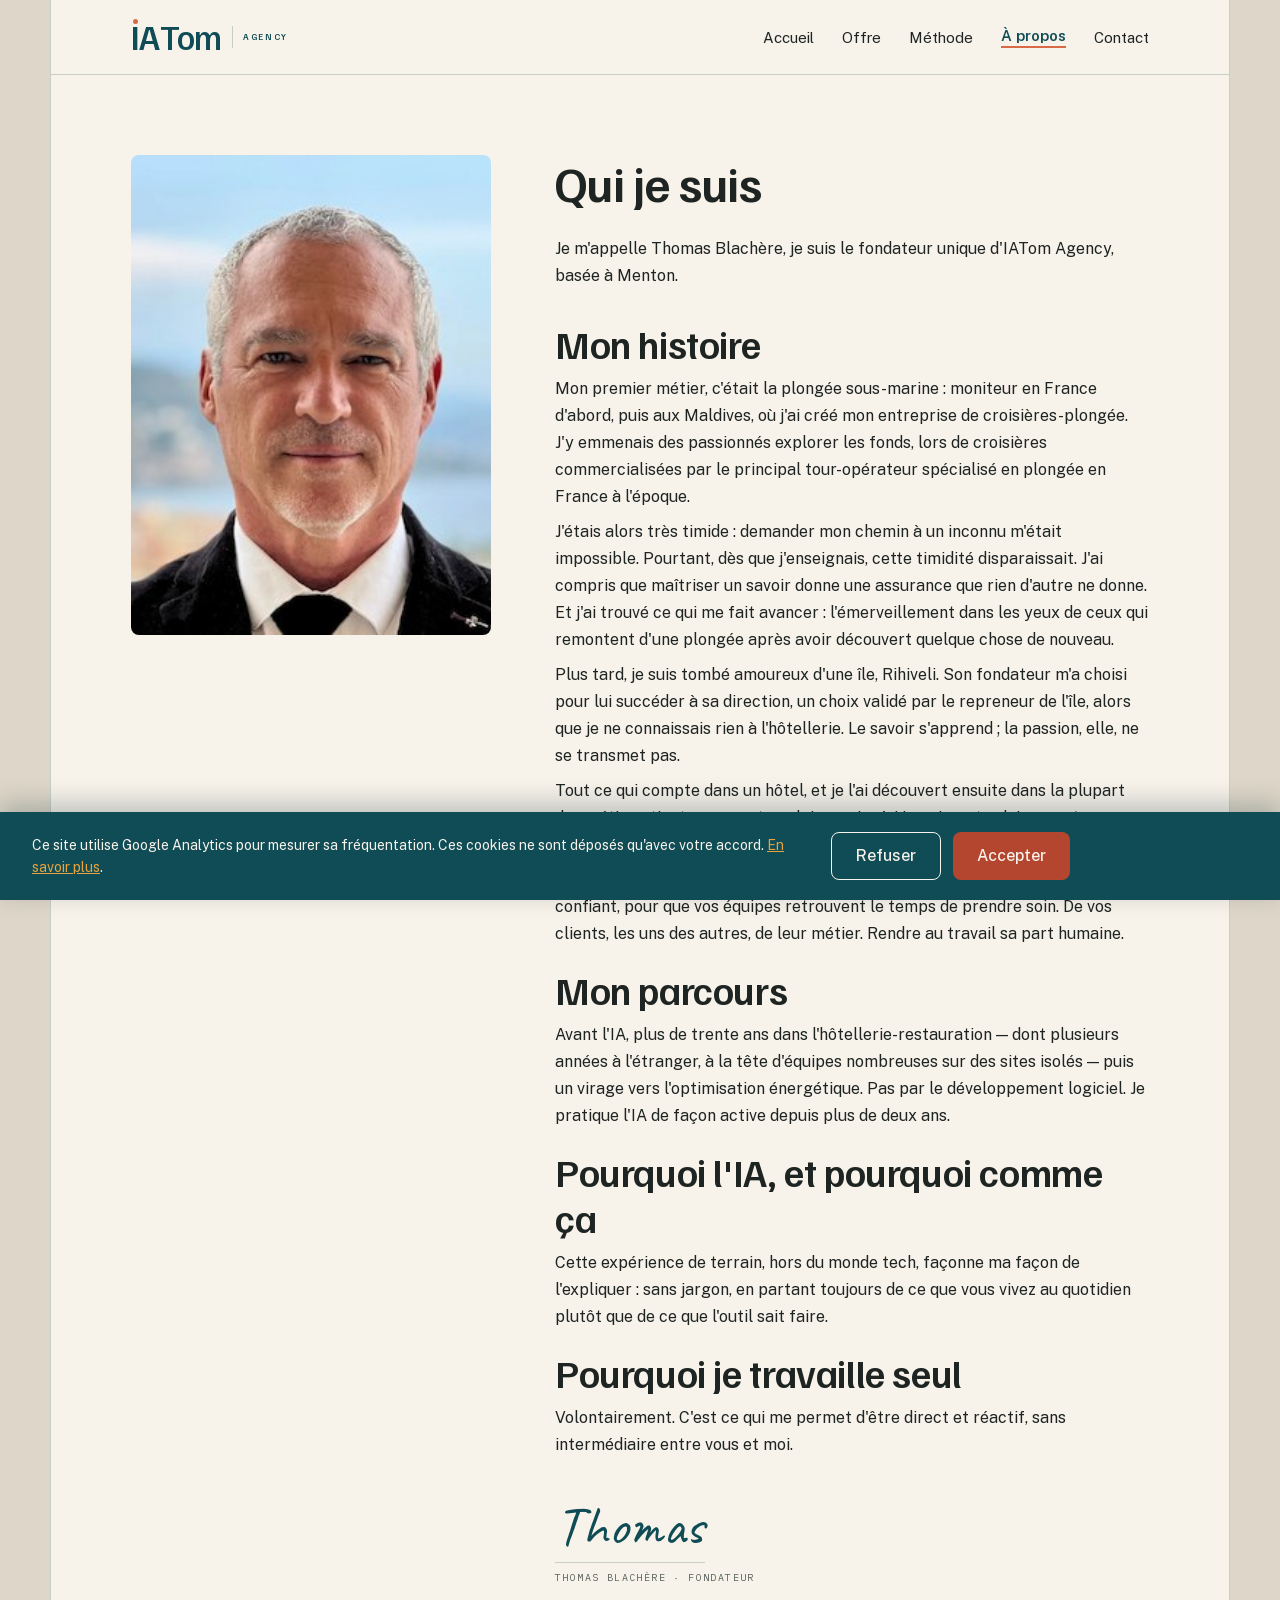
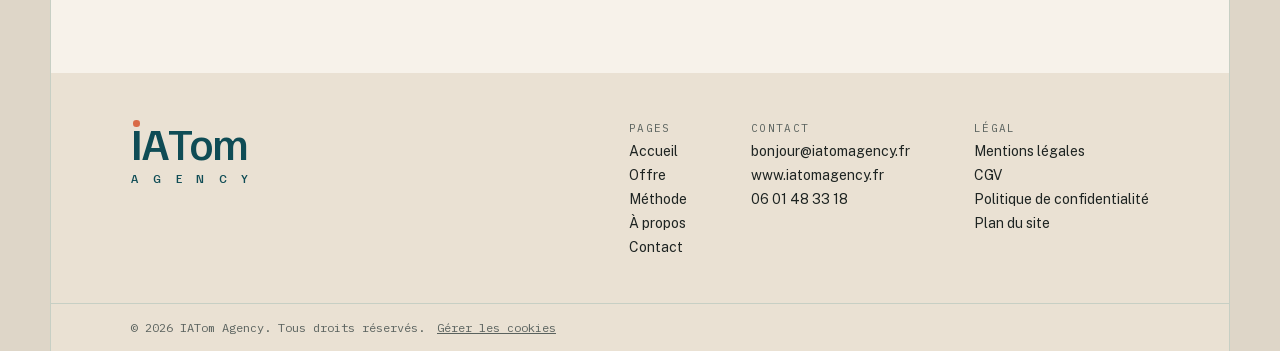
==== a-propos.html @ 8ddca134 "Merge pull request #6 from iatom-agency/siret-mentions-legales-textes Ajoute le SIRET et met à jour " ====
<!DOCTYPE html>
<html lang="fr">
<head>
<meta charset="UTF-8">
<meta name="viewport" content="width=device-width, initial-scale=1">
<link rel="icon" href="assets/favicon.svg" type="image/svg+xml">
<link rel="icon" href="assets/favicon-32x32.png" type="image/png" sizes="32x32">
<link rel="icon" href="favicon.ico" sizes="any">
<link rel="apple-touch-icon" href="assets/apple-touch-icon.png">
<title>À propos — IATom Agency</title>
<meta name="description" content="Thomas Blachère, fondateur d'IATom Agency : parcours et conviction sur l'adoption de l'IA.">
<link rel="canonical" href="https://iatomagency.fr/a-propos.html">
<meta property="og:type" content="website">
<meta property="og:site_name" content="IATom Agency">
<meta property="og:locale" content="fr_FR">
<meta property="og:title" content="À propos — IATom Agency">
<meta property="og:description" content="Thomas Blachère, fondateur d'IATom Agency : parcours et conviction sur l'adoption de l'IA.">
<meta property="og:url" content="https://iatomagency.fr/a-propos.html">
<meta property="og:image" content="https://iatomagency.fr/assets/img/thomas-blachere.jpg">
<meta name="twitter:card" content="summary">
<meta name="twitter:title" content="À propos — IATom Agency">
<meta name="twitter:description" content="Thomas Blachère, fondateur d'IATom Agency : parcours et conviction sur l'adoption de l'IA.">
<meta name="twitter:image" content="https://iatomagency.fr/assets/img/thomas-blachere.jpg">
<link rel="stylesheet" href="assets/fonts.css">
<link rel="stylesheet" href="assets/styles.css">
<link rel="stylesheet" href="assets/site.css">
<link rel="stylesheet" href="assets/effects.css">
<script type="application/ld+json">
{
  "@context": "https://schema.org",
  "@type": "ProfessionalService",
  "name": "IATom Agency",
  "description": "Accompagnement à l'adoption de l'IA pour PME, collectivités et syndics des Alpes-Maritimes et de Monaco.",
  "url": "https://iatomagency.fr/",
  "image": "https://iatomagency.fr/assets/img/thomas-blachere.jpg",
  "email": "bonjour@iatomagency.fr",
  "telephone": "+33601483318",
  "address": {
    "@type": "PostalAddress",
    "streetAddress": "Allée du 8 mai 1945, Les Bruyères, entrée A",
    "addressLocality": "Menton",
    "postalCode": "06500",
    "addressCountry": "FR"
  },
  "areaServed": ["Alpes-Maritimes", "Monaco"],
  "founder": {
    "@type": "Person",
    "name": "Thomas Blachère"
  }
}
</script>
</head>
<body>
<div class="iat-progress" aria-hidden="true"><div class="iat-progress__bar" id="scrollProgress"></div></div>
<div class="page">
<div class="site-header" style="display: flex; align-items: center; justify-content: space-between; padding: 20px 80px; border-bottom: 1px solid var(--iat-bordure);">
    <a href="index.html" style="text-decoration:none;" aria-label="Retour à l&#39;accueil"><span class="iat-logo iat-logo--principal iat-logo--horizontal" role="img" aria-label="IATom Agency" style="font-size: 34px;"><span class="iat-logo__mot"><span class="iat-logo__i">I<span class="iat-logo__point"></span></span><span class="iat-logo__ia">A</span><span class="iat-logo__tom">Tom</span></span><span class="iat-logo__filet"></span><span class="iat-logo__descripteur-inline">Agency</span></span></a>
    <button class="nav-burger" type="button" aria-label="Ouvrir le menu" aria-expanded="false"><span></span><span></span><span></span></button>
    <div class="site-nav" style="display: flex; align-items: center; gap: 28px; font-family: var(--iat-font-texte); font-size: 15px;">
      <a href="index.html" style="color: var(--iat-texte); text-decoration:none;">Accueil</a>
      <a href="offre.html" style="color: var(--iat-texte); text-decoration:none;">Offre</a>
      <a href="methode.html" style="color: var(--iat-texte); text-decoration:none;">Méthode</a>
      <a href="a-propos.html" style="color: var(--iat-petrole); font-weight: 600; border-bottom: 2px solid var(--iat-corail); padding-bottom: 2px; text-decoration:none;" aria-current="page">À propos</a>
      <a href="contact.html" style="color: var(--iat-texte); text-decoration:none;">Contact</a>
    </div>
  
  <div class="nav-backdrop"></div>
</div>
<main>

  <div class="grid-photo-bio" style="padding: 80px 80px 88px; display: grid; grid-template-columns: 360px 1fr; gap: 64px; align-items: start;">
    <div class="iat-photo" style="aspect-ratio: 3 / 4;"><img class="iat-photo__image" src="assets/img/thomas-blachere.jpg" alt="Thomas Blachère, fondateur d'IATom Agency"></div>
    <div style="display: flex; flex-direction: column; gap: 24px; max-width: 640px;">
      <h1 class="iat-heading iat-heading--h1" style="margin: 0px;">Qui je suis</h1>
      <p class="iat-text iat-text--corps" style="margin: 0px;">Je m'appelle Thomas Blachère, je suis le fondateur unique d'IATom Agency, basée à Menton.</p>
      <div style="display: flex; flex-direction: column; gap: 20px; padding-top: 8px;">
        <div style="display: flex; flex-direction: column; gap: 8px;">
        <h2 class="iat-heading iat-heading--h2" style="margin: 0px;">Mon histoire</h2>
        <p class="iat-text iat-text--corps" style="margin: 0px;">Mon premier métier, c'était la plongée sous-marine : moniteur en France d'abord, puis aux Maldives, où j'ai créé mon entreprise de croisières-plongée. J'y emmenais des passionnés explorer les fonds, lors de croisières commercialisées par le principal tour-opérateur spécialisé en plongée en France à l'époque.</p>
        <p class="iat-text iat-text--corps" style="margin: 0px;">J'étais alors très timide : demander mon chemin à un inconnu m'était impossible. Pourtant, dès que j'enseignais, cette timidité disparaissait. J'ai compris que maîtriser un savoir donne une assurance que rien d'autre ne donne. Et j'ai trouvé ce qui me fait avancer : l'émerveillement dans les yeux de ceux qui remontent d'une plongée après avoir découvert quelque chose de nouveau.</p>
        <p class="iat-text iat-text--corps" style="margin: 0px;">Plus tard, je suis tombé amoureux d'une île, Rihiveli. Son fondateur m'a choisi pour lui succéder à sa direction, un choix validé par le repreneur de l'île, alors que je ne connaissais rien à l'hôtellerie. Le savoir s'apprend ; la passion, elle, ne se transmet pas.</p>
        <p class="iat-text iat-text--corps" style="margin: 0px;">Tout ce qui compte dans un hôtel, et je l'ai découvert ensuite dans la plupart des métiers, tient en un mot anglais que je n'ai jamais su traduire : <em>caring</em>. Prendre soin de ses hôtes, de ses collègues, du travail bien fait.</p>
        <p class="iat-text iat-text--corps" style="margin: 0px;">C'est ce que je fais aujourd'hui avec l'IA : transmettre un savoir qui rend confiant, pour que vos équipes retrouvent le temps de prendre soin. De vos clients, les uns des autres, de leur métier. Rendre au travail sa part humaine.</p>
        </div>
        <div style="display: flex; flex-direction: column; gap: 8px;">
          <h2 class="iat-heading iat-heading--h2" style="margin: 0px;">Mon parcours</h2>
          <p class="iat-text iat-text--corps" style="margin: 0px;">Avant l'IA, plus de trente ans dans l'hôtellerie-restauration — dont plusieurs années à l'étranger, à la tête d'équipes nombreuses sur des sites isolés — puis un virage vers l'optimisation énergétique. Pas par le développement logiciel. Je pratique l'IA de façon active depuis plus de deux ans.</p>
        </div>
        <div style="display: flex; flex-direction: column; gap: 8px;">
          <h2 class="iat-heading iat-heading--h2" style="margin: 0px;">Pourquoi l'IA, et pourquoi comme ça</h2>
          <p class="iat-text iat-text--corps" style="margin: 0px;">Cette expérience de terrain, hors du monde tech, façonne ma façon de l'expliquer : sans jargon, en partant toujours de ce que vous vivez au quotidien plutôt que de ce que l'outil sait faire.</p>
        </div>
        <div style="display: flex; flex-direction: column; gap: 8px;">
          <h2 class="iat-heading iat-heading--h2" style="margin: 0px;">Pourquoi je travaille seul</h2>
          <p class="iat-text iat-text--corps" style="margin: 0px;">Volontairement. C'est ce qui me permet d'être direct et réactif, sans intermédiaire entre vous et moi.</p>
        </div>
      </div>
      
        <div style="padding-top: 16px;"><div class="iat-signature"><span class="iat-signature__trace iat-signature__trace--police" aria-label="Signature de Thomas Blachère" role="img" style="font-size: 56px;">Thomas</span><span class="iat-signature__filet"></span><span class="iat-signature__nom">Thomas Blachère · Fondateur</span></div></div>
      
    </div>
  </div>

  </main>
<div style="background: var(--iat-sable);">
  <div class="site-footer-top" style="padding: 48px 80px; display: flex; align-items: flex-start; justify-content: space-between; gap: 48px;">
    <span class="iat-logo iat-logo--principal iat-logo--standard" role="img" aria-label="IATom Agency" style="font-size: 44px;"><span class="iat-logo__mot"><span class="iat-logo__i">I<span class="iat-logo__point"></span></span><span class="iat-logo__ia">A</span><span class="iat-logo__tom">Tom</span></span><span class="iat-logo__descripteur"><span>A</span><span>G</span><span>E</span><span>N</span><span>C</span><span>Y</span></span></span>
    <div class="site-footer-cols" style="display: flex; gap: 64px; font-family: var(--iat-font-texte); font-size: 14px; color: var(--iat-texte);">
      <div style="display: flex; flex-direction: column; gap: 8px;">
        <div style="font-family: var(--iat-font-mono); font-size: 11px; letter-spacing: 0.12em; color: var(--iat-gris-texte);">PAGES</div>
        <a href="index.html" style="color:inherit;text-decoration:none;">Accueil</a><a href="offre.html" style="color:inherit;text-decoration:none;">Offre</a><a href="methode.html" style="color:inherit;text-decoration:none;">Méthode</a><a href="a-propos.html" style="color:inherit;text-decoration:none;">À propos</a><a href="contact.html" style="color:inherit;text-decoration:none;">Contact</a>
      </div>
      <div style="display: flex; flex-direction: column; gap: 8px;">
        <div style="font-family: var(--iat-font-mono); font-size: 11px; letter-spacing: 0.12em; color: var(--iat-gris-texte);">CONTACT</div>
        <a href="mailto:bonjour@iatomagency.fr" style="color:inherit;text-decoration:none;">bonjour@iatomagency.fr</a><a href="https://www.iatomagency.fr" style="color:inherit;text-decoration:none;">www.iatomagency.fr</a><a href="tel:+33601483318" style="color:inherit;text-decoration:none;">06 01 48 33 18</a>
      </div>
      <div style="display: flex; flex-direction: column; gap: 8px;">
        <div style="font-family: var(--iat-font-mono); font-size: 11px; letter-spacing: 0.12em; color: var(--iat-gris-texte);">LÉGAL</div>
        <a href="mentions-legales.html" style="color:inherit;text-decoration:none;">Mentions légales</a><a href="cgv.html" style="color:inherit;text-decoration:none;">CGV</a><a href="politique-confidentialite.html" style="color:inherit;text-decoration:none;">Politique de confidentialité</a><a href="plan-du-site.html" style="color:inherit;text-decoration:none;">Plan du site</a>
      </div>
    </div>
  </div>
  <div style="padding: 16px 80px; border-top: 1px solid var(--iat-bordure); font-family: var(--iat-font-mono); font-size: 12px; color: var(--iat-gris-texte);">© 2026 IATom Agency. Tous droits réservés.<button type="button" id="cookie-manage" class="cookie-manage-link">Gérer les cookies</button></div></div>
</div>
<div id="cookie-banner" class="cookie-banner" hidden>
  <p class="cookie-banner__text">Ce site utilise Google Analytics pour mesurer sa fréquentation. Ces cookies ne sont déposés qu'avec votre accord. <a href="politique-confidentialite.html">En savoir plus</a>.</p>
  <div class="cookie-banner__actions">
    <button type="button" id="cookie-refuse" class="iat-button iat-button--secondary">Refuser</button>
    <button type="button" id="cookie-accept" class="iat-button iat-button--primary">Accepter</button>
  </div>
</div>
<script src="assets/nav.js" defer></script>
<script src="assets/consent.js" defer></script>
<script src="assets/effects.js" defer></script>
</body>
</html>
---- assets/fonts.css ----
@font-face {
  font-family: "Caveat";
  font-style: normal;
  font-weight: 400;
  font-display: swap;
  src: url("fonts/caveat-400-normal.woff2") format("woff2");
}

@font-face {
  font-family: "Caveat";
  font-style: normal;
  font-weight: 500;
  font-display: swap;
  src: url("fonts/caveat-500-normal.woff2") format("woff2");
}

@font-face {
  font-family: "Caveat";
  font-style: normal;
  font-weight: 600;
  font-display: swap;
  src: url("fonts/caveat-600-normal.woff2") format("woff2");
}

@font-face {
  font-family: "Familjen Grotesk";
  font-style: normal;
  font-weight: 500;
  font-display: swap;
  src: url("fonts/familjen-grotesk-500-normal.woff2") format("woff2");
}

@font-face {
  font-family: "Familjen Grotesk";
  font-style: normal;
  font-weight: 600;
  font-display: swap;
  src: url("fonts/familjen-grotesk-600-normal.woff2") format("woff2");
}

@font-face {
  font-family: "Familjen Grotesk";
  font-style: normal;
  font-weight: 700;
  font-display: swap;
  src: url("fonts/familjen-grotesk-700-normal.woff2") format("woff2");
}

@font-face {
  font-family: "IBM Plex Mono";
  font-style: normal;
  font-weight: 400;
  font-display: swap;
  src: url("fonts/ibm-plex-mono-400-normal.woff2") format("woff2");
}

@font-face {
  font-family: "IBM Plex Mono";
  font-style: normal;
  font-weight: 500;
  font-display: swap;
  src: url("fonts/ibm-plex-mono-500-normal.woff2") format("woff2");
}

@font-face {
  font-family: "Public Sans";
  font-style: normal;
  font-weight: 400;
  font-display: swap;
  src: url("fonts/public-sans-400-normal.woff2") format("woff2");
}

@font-face {
  font-family: "Public Sans";
  font-style: normal;
  font-weight: 500;
  font-display: swap;
  src: url("fonts/public-sans-500-normal.woff2") format("woff2");
}

@font-face {
  font-family: "Public Sans";
  font-style: normal;
  font-weight: 600;
  font-display: swap;
  src: url("fonts/public-sans-600-normal.woff2") format("woff2");
}

@font-face {
  font-family: "Source Serif 4";
  font-style: italic;
  font-weight: 400;
  font-display: swap;
  src: url("fonts/source-serif-4-400-italic.woff2") format("woff2");
}

@font-face {
  font-family: "Source Serif 4";
  font-style: normal;
  font-weight: 400;
  font-display: swap;
  src: url("fonts/source-serif-4-400-normal.woff2") format("woff2");
}

@font-face {
  font-family: "Source Serif 4";
  font-style: normal;
  font-weight: 600;
  font-display: swap;
  src: url("fonts/source-serif-4-600-normal.woff2") format("woff2");
}
---- assets/styles.css ----
/* src/fonts.css */

/* src/tokens/tokens.css */
:root {
  --iat-petrole: #0F4C55;
  --iat-petrole-clair: #3C7A80;
  --iat-corail: #D96A47;
  --iat-ambre: #E8A33D;
  --iat-blanc-chaud: #F7F2EA;
  --iat-sable: #EAE1D3;
  --iat-sauge: #C7CFC4;
  --iat-gris-texte: #5A625E;
  --iat-anthracite: #1E2422;
  --iat-nuit: #0B2E33;
  --iat-nuit-surface: #123C42;
  --iat-succes: #4A7C59;
  --iat-alerte: #E8A33D;
  --iat-erreur: #B4462F;
  --iat-info: #3C7A80;
  --iat-serie-1: #0F4C55;
  --iat-serie-2: #D96A47;
  --iat-serie-3: #E8A33D;
  --iat-serie-4: #3C7A80;
  --iat-serie-5: #C7CFC4;
  --iat-serie-6: #5A625E;
  --iat-font-titre:
    "Familjen Grotesk",
    "Segoe UI",
    Helvetica,
    sans-serif;
  --iat-font-texte:
    "Public Sans",
    "Segoe UI",
    Helvetica,
    sans-serif;
  --iat-font-serif:
    "Source Serif 4",
    Georgia,
    serif;
  --iat-font-mono:
    "IBM Plex Mono",
    ui-monospace,
    monospace;
  --iat-font-signature: "Caveat", cursive;
  --iat-s1: 4px;
  --iat-s2: 8px;
  --iat-s3: 12px;
  --iat-s4: 16px;
  --iat-s5: 24px;
  --iat-s6: 32px;
  --iat-s7: 48px;
  --iat-s8: 64px;
  --iat-s9: 96px;
  --iat-s10: 128px;
  --iat-largeur-texte: 720px;
  --iat-largeur-contenu: 1200px;
  --iat-radius-s: 2px;
  --iat-radius-m: 8px;
  --iat-radius-l: 16px;
  --iat-ombre: 0 1px 2px rgba(30,36,34,.06), 0 8px 24px rgba(30,36,34,.06);
  --iat-ease: cubic-bezier(.22,1,.36,1);
  --iat-duree: 240ms;
  --iat-fond: var(--iat-blanc-chaud);
  --iat-surface: var(--iat-sable);
  --iat-surface-contraste: var(--iat-petrole);
  --iat-surface-neutre: var(--iat-blanc-chaud);
  --iat-fond-sombre: var(--iat-petrole);
  --iat-texte: var(--iat-anthracite);
  --iat-texte-secondaire: var(--iat-gris-texte);
  --iat-texte-sur-contraste: var(--iat-blanc-chaud);
  --iat-titre: var(--iat-petrole);
  --iat-bordure: var(--iat-sauge);
  --iat-bordure-forte: var(--iat-petrole);
  --iat-accent: var(--iat-corail);
  --iat-accent-survol: #B4462F;
  --iat-texte-sur-accent: var(--iat-blanc-chaud);
  --iat-focus: var(--iat-corail);
  --iat-lien: #B4462F;
  --iat-lien-hover: var(--iat-petrole);
  --iat-etat-succes: var(--iat-succes);
  --iat-etat-alerte: var(--iat-alerte);
  --iat-etat-erreur: var(--iat-erreur);
  --iat-etat-info: var(--iat-info);
  /* Correctif contraste (finding accessibilité Lighthouse, 2026-09-07) :
     --iat-corail (#D96A47) est trop clair pour du texte ou pour du texte
     blanc en fond plein sur les surfaces claires du site (ratios WCAG
     mesurés : 2.66:1 en texte sur --iat-surface, 3.09:1 en texte blanc sur
     fond corail — le seuil AA texte normal est 4.5:1). Ces deux variantes
     assombries, même teinte, comblent l'écart sans toucher --iat-corail
     lui-même (qui reste utilisé tel quel ailleurs — ex. les numéros
     01/02/03 de methode.html, en 32px, où le ratio de 3.09:1 respecte déjà
     le seuil AA "grand texte" de 3:1). Uniquement défini ici (thème clair) :
     le thème sombre n'est pas activé sur le site actuel.
  */
  --iat-corail-bouton: #B4462F;      /* fond des boutons primaires : 4.88:1 avec du texte blanc-chaud */
  --iat-corail-bouton-survol: #A94323; /* survol du bouton primaire : 5.36:1 */
  --iat-corail-texte: #A94323;       /* corail utilisé comme texte (eyebrow de carte) : 4.61:1 sur --iat-surface, 5.36:1 sur --iat-surface-neutre */
}
[data-theme=dark] {
  --iat-fond: var(--iat-nuit);
  --iat-surface: var(--iat-nuit-surface);
  --iat-surface-contraste: var(--iat-nuit-surface);
  --iat-surface-neutre: var(--iat-nuit-surface);
  --iat-fond-sombre: var(--iat-nuit);
  --iat-texte: var(--iat-blanc-chaud);
  --iat-texte-secondaire: var(--iat-sauge);
  --iat-texte-sur-contraste: var(--iat-blanc-chaud);
  --iat-titre: var(--iat-blanc-chaud);
  --iat-bordure: #2A555C;
  --iat-bordure-forte: var(--iat-sauge);
  --iat-accent: var(--iat-ambre);
  --iat-accent-survol: #F2B65C;
  --iat-texte-sur-accent: var(--iat-anthracite);
  --iat-focus: var(--iat-ambre);
  --iat-lien: var(--iat-blanc-chaud);
  --iat-lien-hover: var(--iat-ambre);
  --iat-etat-succes: #5F9F72;
  --iat-etat-alerte: var(--iat-ambre);
  --iat-etat-erreur: #D67763;
  --iat-etat-info: #4E9EA6;
  --iat-ombre: 0 1px 2px rgba(0,0,0,.35), 0 8px 24px rgba(0,0,0,.45);
  --iat-serie-1: #4E9EA6;
  --iat-serie-2: #E8865F;
  --iat-serie-3: #E8A33D;
  --iat-serie-4: #C7CFC4;
  --iat-serie-5: #7FA8A3;
  --iat-serie-6: #9AA6A1;
}

/* src/components/Button/Button.css */
.iat-button {
  display: inline-flex;
  align-items: center;
  justify-content: center;
  height: 48px;
  padding: 0 var(--iat-s5);
  border-radius: var(--iat-radius-m);
  border: none;
  font-family: var(--iat-font-texte);
  font-weight: 500;
  font-size: 16px;
  line-height: 1;
  cursor: pointer;
  transition:
    background-color var(--iat-duree) var(--iat-ease),
    color var(--iat-duree) var(--iat-ease),
    border-color var(--iat-duree) var(--iat-ease);
}
.iat-button:focus-visible {
  outline: 2px solid var(--iat-focus);
  outline-offset: 2px;
}
.iat-button:disabled {
  opacity: 0.5;
  cursor: not-allowed;
}
.iat-button--primary {
  background: var(--iat-corail-bouton);
  color: var(--iat-texte-sur-accent);
}
.iat-button--primary:hover:not(:disabled) {
  background: var(--iat-corail-bouton-survol);
}
.iat-button--secondary {
  background: transparent;
  color: var(--iat-bordure-forte);
  border: 1px solid var(--iat-bordure-forte);
}
.iat-button--secondary:hover:not(:disabled) {
  background: var(--iat-surface);
}
.iat-button--tertiary {
  background: transparent;
  color: var(--iat-bordure-forte);
  padding: 0 var(--iat-s2);
  text-decoration: underline solid transparent;
  text-underline-offset: 4px;
}
.iat-button--tertiary:hover:not(:disabled) {
  text-decoration-color: var(--iat-accent);
}

/* src/components/Card/Card.css */
.iat-card {
  border-radius: var(--iat-radius-m);
  padding: var(--iat-s5);
}
.iat-card--sable {
  background: var(--iat-surface);
  color: var(--iat-texte);
}
.iat-card--blanc {
  background: var(--iat-surface-neutre);
  color: var(--iat-texte);
}
.iat-card--petrole {
  background: var(--iat-surface-contraste);
  color: var(--iat-texte-sur-contraste);
}
.iat-card__eyebrow {
  margin: 0 0 var(--iat-s3);
  font-family: var(--iat-font-mono);
  font-size: 12px;
  font-weight: 500;
  letter-spacing: 0.12em;
  text-transform: uppercase;
  color: var(--iat-corail-texte);
}
.iat-card--petrole .iat-card__eyebrow {
  color: var(--iat-ambre);
}

/* src/components/Badge/Badge.css */
.iat-badge {
  display: inline-flex;
  align-items: center;
  height: 24px;
  padding: 0 var(--iat-s3);
  border-radius: var(--iat-radius-s);
  font-family: var(--iat-font-mono);
  font-size: 12px;
  font-weight: 500;
  letter-spacing: 0.04em;
  text-transform: uppercase;
  white-space: nowrap;
  background: color-mix(in srgb, currentColor 14%, transparent);
}
.iat-badge--succes {
  color: var(--iat-etat-succes);
}
.iat-badge--alerte {
  color: var(--iat-etat-alerte);
  background: color-mix(in srgb, var(--iat-etat-alerte) 22%, transparent);
}
.iat-badge--erreur {
  color: var(--iat-etat-erreur);
}
.iat-badge--info {
  color: var(--iat-etat-info);
}
.iat-badge--neutre {
  color: var(--iat-texte-secondaire);
  background: var(--iat-surface);
}
:root:not([data-theme=dark]) .iat-badge--alerte {
  color: var(--iat-anthracite);
}

/* src/components/Typography/Typography.css */
.iat-heading {
  margin: 0;
  font-family: var(--iat-font-titre);
  color: var(--iat-texte);
}
.iat-heading--display {
  font-size: 61px;
  line-height: 66px;
  font-weight: 600;
  letter-spacing: -0.02em;
}
.iat-heading--h1 {
  font-size: 49px;
  line-height: 56px;
  font-weight: 600;
  letter-spacing: -0.015em;
}
.iat-heading--h2 {
  font-size: 39px;
  line-height: 46px;
  font-weight: 600;
  letter-spacing: -0.01em;
}
.iat-heading--h3 {
  font-size: 31px;
  line-height: 38px;
  font-weight: 500;
}
.iat-heading--h4 {
  font-size: 25px;
  line-height: 32px;
  font-weight: 500;
}
.iat-text {
  margin: 0;
  color: var(--iat-texte);
}
.iat-text--chapo {
  font-family: var(--iat-font-texte);
  font-size: 20px;
  line-height: 32px;
  font-weight: 400;
}
.iat-text--corps {
  font-family: var(--iat-font-texte);
  font-size: 16px;
  line-height: 27px;
  font-weight: 400;
}
.iat-text--corps-rapport {
  font-family: var(--iat-font-serif);
  font-size: 17px;
  line-height: 29px;
  font-weight: 400;
}
.iat-text--petit {
  font-family: var(--iat-font-texte);
  font-size: 14px;
  line-height: 22px;
  font-weight: 400;
  color: var(--iat-texte-secondaire);
}
.iat-text--legende {
  font-family: var(--iat-font-mono);
  font-size: 12px;
  line-height: 18px;
  font-weight: 400;
  letter-spacing: 0.04em;
  color: var(--iat-texte-secondaire);
}
.iat-text--surtitre {
  font-family: var(--iat-font-mono);
  font-size: 12px;
  line-height: 16px;
  font-weight: 500;
  letter-spacing: 0.12em;
  text-transform: uppercase;
}

/* src/components/FormField/FormField.css */
.iat-field {
  display: flex;
  flex-direction: column;
  gap: var(--iat-s2);
}
.iat-field__label {
  font-family: var(--iat-font-texte);
  font-size: 14px;
  font-weight: 500;
  color: var(--iat-texte);
}
.iat-field__input {
  height: 48px;
  padding: 0 var(--iat-s4);
  border-radius: var(--iat-radius-m);
  border: 1px solid var(--iat-bordure);
  background: var(--iat-surface-neutre);
  color: var(--iat-texte);
  font-family: var(--iat-font-texte);
  font-size: 16px;
  transition: border-color var(--iat-duree) var(--iat-ease);
}
.iat-field__input::placeholder {
  color: var(--iat-texte-secondaire);
}
.iat-field__input:hover {
  border-color: var(--iat-bordure-forte);
}
.iat-field__input:focus-visible {
  outline: 2px solid var(--iat-focus);
  outline-offset: 2px;
  border-color: var(--iat-bordure-forte);
}
.iat-field__help {
  margin: 0;
  font-family: var(--iat-font-texte);
  font-size: 14px;
  color: var(--iat-texte-secondaire);
}
.iat-field--error .iat-field__input {
  border-color: var(--iat-etat-erreur);
}
.iat-field--error .iat-field__help {
  color: var(--iat-etat-erreur);
}

/* src/components/Logo/Logo.css */
.iat-logo {
  display: inline-flex;
  flex-direction: column;
  gap: 0.19em;
  width: fit-content;
  font-family: var(--iat-font-titre);
  line-height: 1;
  letter-spacing: -0.02em;
  color: var(--iat-petrole);
}
.iat-logo__mot {
  display: flex;
  align-items: baseline;
}
.iat-logo__i {
  position: relative;
  display: inline-block;
  font-weight: 600;
}
.iat-logo__point {
  position: absolute;
  left: 50%;
  top: -0.022em;
  width: 0.15em;
  height: 0.15em;
  margin-left: -0.075em;
  border-radius: 50%;
  background: var(--iat-corail);
}
@keyframes iat-point-tombe {
  from {
    transform: translateY(-0.30em);
  }
  to {
    transform: translateY(0);
  }
}
.iat-logo--anime .iat-logo__point {
  animation: iat-point-tombe 480ms var(--iat-ease) 1 both;
}
.iat-logo--anime.iat-logo--small .iat-logo__point {
  animation-name: iat-point-tombe-small;
}
@keyframes iat-point-tombe-small {
  from {
    transform: translateY(-0.42em);
  }
  to {
    transform: translateY(0);
  }
}
@media (prefers-reduced-motion: reduce) {
  .iat-logo--anime .iat-logo__point,
  .iat-logo--anime.iat-logo--small .iat-logo__point {
    animation: none;
  }
}
.iat-logo--small .iat-logo__point {
  top: -0.112em;
  width: 0.21em;
  height: 0.21em;
  margin-left: -0.105em;
}
.iat-logo__ia {
  font-weight: 600;
}
.iat-logo__tom {
  font-weight: 400;
}
.iat-logo__descripteur {
  display: flex;
  justify-content: space-between;
  width: 100%;
  box-sizing: border-box;
  padding: 0 0.03em;
  font-size: 0.27em;
  font-weight: 500;
  line-height: 1;
  letter-spacing: 0;
  text-transform: uppercase;
}
.iat-logo--inverse {
  color: var(--iat-blanc-chaud);
}
.iat-logo--inverse .iat-logo__point {
  background: var(--iat-ambre);
}
.iat-logo--mono-noir {
  color: var(--iat-anthracite);
}
.iat-logo--mono-noir .iat-logo__point {
  background: var(--iat-anthracite);
}
.iat-logo--mono-blanc {
  color: var(--iat-blanc-chaud);
}
.iat-logo--mono-blanc .iat-logo__point {
  background: var(--iat-blanc-chaud);
}
[data-theme=dark] .iat-logo--principal {
  color: var(--iat-blanc-chaud);
}
[data-theme=dark] .iat-logo--principal .iat-logo__point {
  background: var(--iat-ambre);
}
[data-theme=dark] .iat-logo--icone.iat-logo--principal {
  background: var(--iat-nuit-surface);
}
.iat-logo--icone {
  display: inline-flex;
  align-items: center;
  justify-content: center;
  width: 1.7em;
  height: 1.7em;
  border-radius: 0.22em;
  font-weight: 600;
}
.iat-logo--icone.iat-logo--principal {
  background: var(--iat-petrole);
  color: var(--iat-blanc-chaud);
}
.iat-logo--icone.iat-logo--principal .iat-logo__point {
  background: var(--iat-ambre);
}
.iat-logo--icone.iat-logo--inverse {
  background: var(--iat-blanc-chaud);
  color: var(--iat-petrole);
}
.iat-logo--icone.iat-logo--inverse .iat-logo__point {
  background: var(--iat-corail);
}
.iat-logo--icone.iat-logo--mono-noir {
  background: var(--iat-anthracite);
  color: var(--iat-blanc-chaud);
}
.iat-logo--icone.iat-logo--mono-noir .iat-logo__point {
  background: var(--iat-blanc-chaud);
}
.iat-logo--icone.iat-logo--mono-blanc {
  background: transparent;
  color: var(--iat-blanc-chaud);
}
.iat-logo--tagline {
  gap: 0.19em;
}
.iat-logo__tagline {
  margin-top: 0.28em;
  font-family: var(--iat-font-texte);
  font-size: 0.23em;
  font-weight: 400;
  line-height: 1.3;
  letter-spacing: 0;
  color: var(--iat-texte-secondaire);
}
.iat-logo--inverse .iat-logo__tagline,
.iat-logo--mono-blanc .iat-logo__tagline {
  color: currentColor;
  opacity: 0.85;
}
.iat-logo--mono-noir .iat-logo__tagline {
  color: currentColor;
}
.iat-logo--horizontal {
  flex-direction: row;
  align-items: center;
  gap: 0.3em;
}
.iat-logo__filet {
  width: 1px;
  height: 0.62em;
  background: var(--iat-bordure);
}
.iat-logo--inverse .iat-logo__filet,
.iat-logo--mono-blanc .iat-logo__filet {
  background: currentColor;
  opacity: 0.45;
}
.iat-logo--mono-noir .iat-logo__filet {
  background: currentColor;
  opacity: 0.35;
}
.iat-logo__descripteur-inline {
  font-size: 0.27em;
  font-weight: 500;
  line-height: 1;
  letter-spacing: 0.18em;
  text-transform: uppercase;
}

/* src/components/Signature/Signature.css */
.iat-signature {
  display: inline-flex;
  flex-direction: column;
  align-items: flex-start;
  gap: var(--iat-s2);
  color: var(--iat-titre);
}
.iat-signature__trace {
  display: block;
  line-height: 1;
  color: currentColor;
}
.iat-signature__trace--police {
  font-family: var(--iat-font-signature);
  font-weight: 400;
}
.iat-signature__filet {
  width: 150px;
  max-width: 100%;
  height: 1px;
  background: var(--iat-bordure);
}
.iat-signature__nom {
  font-family: var(--iat-font-mono);
  font-size: 10px;
  font-weight: 400;
  line-height: 1.4;
  letter-spacing: 0.14em;
  text-transform: uppercase;
  color: var(--iat-texte-secondaire);
}
.iat-signature--monochrome {
  color: var(--iat-texte);
}
.iat-signature--monochrome .iat-signature__nom {
  color: var(--iat-texte);
}

/* src/components/Link/Link.css */
.iat-link {
  color: var(--iat-lien);
  text-decoration: underline;
  text-underline-offset: 3px;
  text-decoration-thickness: 1px;
  transition: color var(--iat-duree) var(--iat-ease);
}
.iat-link:hover {
  color: var(--iat-lien-hover);
}
.iat-link:focus-visible {
  outline: 2px solid var(--iat-focus);
  outline-offset: 2px;
  border-radius: var(--iat-radius-s);
}
.iat-link--sombre {
  color: var(--iat-blanc-chaud);
}
.iat-link--sombre:hover {
  color: var(--iat-ambre);
}

/* src/components/Citation/Citation.css */
.iat-citation {
  margin: 0;
  display: flex;
  flex-direction: column;
  gap: var(--iat-s3);
}
.iat-citation__texte {
  margin: 0;
  font-family: var(--iat-font-serif);
  font-style: italic;
  font-size: 20px;
  line-height: 1.6;
  font-weight: 400;
  color: var(--iat-titre);
}
.iat-citation__source {
  font-family: var(--iat-font-mono);
  font-size: 12px;
  font-weight: 400;
  line-height: 1.4;
  letter-spacing: 0.12em;
  text-transform: uppercase;
  color: var(--iat-texte-secondaire);
}
.iat-citation__auteur {
  font-weight: 500;
}
.iat-citation--sombre .iat-citation__texte {
  color: var(--iat-texte-sur-contraste);
}
.iat-citation--sombre .iat-citation__source {
  color: var(--iat-ambre);
}

/* src/components/Icon/Icon.css */
.iat-icon {
  display: inline-block;
  flex: none;
  vertical-align: middle;
  color: var(--iat-titre);
}
.iat-icon--actif {
  color: var(--iat-accent);
}

/* src/components/Modal/Modal.css */
.iat-modal__voile {
  position: fixed;
  inset: 0;
  z-index: 100;
  display: flex;
  align-items: center;
  justify-content: center;
  padding: var(--iat-s5);
  background: rgba(15, 76, 85, 0.8);
}
.iat-modal {
  width: 100%;
  max-width: 520px;
  max-height: 100%;
  overflow-y: auto;
  display: flex;
  flex-direction: column;
  gap: var(--iat-s4);
  padding: var(--iat-s6);
  border-radius: var(--iat-radius-l);
  background: var(--iat-fond);
  color: var(--iat-texte);
  box-shadow: var(--iat-ombre);
}
.iat-modal:focus-visible {
  outline: 2px solid var(--iat-focus);
  outline-offset: 2px;
}
.iat-modal__entete {
  display: flex;
  align-items: flex-start;
  justify-content: space-between;
  gap: var(--iat-s4);
}
.iat-modal__titre {
  margin: 0;
  font-family: var(--iat-font-titre);
  font-size: 25px;
  line-height: 32px;
  font-weight: 500;
  color: var(--iat-titre);
}
.iat-modal__fermer {
  flex: none;
  display: inline-flex;
  align-items: center;
  justify-content: center;
  width: 32px;
  height: 32px;
  padding: 0;
  border: none;
  border-radius: var(--iat-radius-s);
  background: transparent;
  color: var(--iat-texte-secondaire);
  cursor: pointer;
}
.iat-modal__fermer:hover {
  color: var(--iat-texte);
}
.iat-modal__fermer:focus-visible {
  outline: 2px solid var(--iat-focus);
  outline-offset: 2px;
}
.iat-modal__corps {
  font-family: var(--iat-font-texte);
  font-size: 16px;
  line-height: 27px;
}
.iat-modal__actions {
  display: flex;
  justify-content: flex-end;
  gap: var(--iat-s3);
  flex-wrap: wrap;
}

/* src/components/Menu/Menu.css */
.iat-menu {
  position: relative;
  display: inline-block;
  align-self: flex-start;
}
.iat-menu__declencheur {
  display: inline-flex;
  align-items: center;
  gap: var(--iat-s2);
  height: 48px;
  padding: 0 var(--iat-s4);
  border: 1px solid var(--iat-bordure);
  border-radius: var(--iat-radius-m);
  background: transparent;
  color: var(--iat-texte);
  font-family: var(--iat-font-texte);
  font-size: 16px;
  font-weight: 500;
  cursor: pointer;
  transition: border-color var(--iat-duree) var(--iat-ease);
}
.iat-menu__declencheur:hover {
  border-color: var(--iat-bordure-forte);
}
.iat-menu__declencheur:focus-visible {
  outline: 2px solid var(--iat-focus);
  outline-offset: 2px;
}
.iat-menu__chevron {
  flex: none;
  color: var(--iat-texte-secondaire);
}
.iat-menu__panneau {
  position: absolute;
  top: calc(100% + var(--iat-s2));
  left: 0;
  z-index: 50;
  min-width: 220px;
  padding: var(--iat-s2);
  display: flex;
  flex-direction: column;
  border-radius: var(--iat-radius-m);
  background: var(--iat-fond);
  box-shadow: var(--iat-ombre);
  border: 1px solid var(--iat-bordure);
}
.iat-menu__panneau--droite {
  left: auto;
  right: 0;
}
.iat-menu__item {
  display: block;
  width: 100%;
  padding: var(--iat-s3) var(--iat-s3);
  border: none;
  border-radius: var(--iat-radius-s);
  background: transparent;
  color: var(--iat-texte);
  font-family: var(--iat-font-texte);
  font-size: 16px;
  text-align: left;
  cursor: pointer;
}
.iat-menu__item:hover:not(:disabled) {
  background: var(--iat-surface);
}
.iat-menu__item:focus-visible {
  outline: 2px solid var(--iat-focus);
  outline-offset: -2px;
}
.iat-menu__item:disabled {
  opacity: 0.5;
  cursor: not-allowed;
}

/* src/components/SignatureEmail/SignatureEmail.css */
.iat-signature-email {
  max-width: 480px;
}

/* src/components/CarteVisite/CarteVisite.css */
.iat-carte {
  box-sizing: border-box;
  width: 85mm;
  height: 55mm;
  padding: 12mm;
  display: flex;
  flex-direction: column;
  overflow: hidden;
}
.iat-carte--recto {
  justify-content: center;
  gap: 4mm;
  background: var(--iat-blanc-chaud);
}
.iat-carte__tagline {
  font-family: var(--iat-font-texte);
  font-size: 8pt;
  line-height: 1.3;
  color: var(--iat-gris-texte);
}
.iat-carte--verso {
  justify-content: space-between;
  background: var(--iat-petrole);
}
.iat-carte__identite {
  display: flex;
  flex-direction: column;
  gap: 1.5mm;
}
.iat-carte__nom {
  font-family: var(--iat-font-titre);
  font-weight: 600;
  font-size: 11pt;
  line-height: 1.1;
  color: var(--iat-blanc-chaud);
}
.iat-carte__fonction {
  font-family: var(--iat-font-mono);
  font-size: 7.5pt;
  line-height: 1.1;
  letter-spacing: 0.14em;
  text-transform: uppercase;
  color: var(--iat-ambre);
}
.iat-carte__pied {
  display: flex;
  align-items: flex-end;
  justify-content: space-between;
  gap: 6mm;
}
.iat-carte--verso .iat-logo--icone {
  color: var(--iat-ambre);
}
.iat-carte--verso .iat-logo--icone .iat-logo__point {
  background: var(--iat-ambre);
}
.iat-carte__coordonnees {
  display: flex;
  flex-direction: column;
  font-family: var(--iat-font-texte);
  font-size: 8pt;
  line-height: 4mm;
  color: var(--iat-blanc-chaud);
}

/* src/components/Slide/Slide.css */
.iat-slide-cadre {
  position: relative;
  overflow: hidden;
  flex: none;
}
.iat-slide {
  position: absolute;
  top: 0;
  left: 0;
  transform-origin: top left;
  box-sizing: border-box;
  width: 1920px;
  height: 1080px;
  padding: 120px;
  display: flex;
  flex-direction: column;
  font-family: var(--iat-font-texte);
  background: var(--iat-blanc-chaud);
  color: var(--iat-anthracite);
}
.iat-slide__surtitre {
  font-family: var(--iat-font-mono);
  font-size: 26px;
  font-weight: 500;
  line-height: 1;
  letter-spacing: 0.14em;
  text-transform: uppercase;
  color: var(--iat-petrole-clair);
}
.iat-slide__titre {
  margin: 0;
  font-family: var(--iat-font-titre);
  font-weight: 600;
  letter-spacing: -0.02em;
  line-height: 1.05;
  text-wrap: pretty;
}
.iat-slide__contenu {
  flex: 1;
  min-height: 0;
  display: flex;
  flex-direction: column;
  justify-content: center;
}
.iat-slide__source {
  font-family: var(--iat-font-mono);
  font-size: 24px;
  line-height: 1.4;
  color: var(--iat-gris-texte);
}
.iat-slide__logo {
  margin-top: auto;
  align-self: flex-start;
}
.iat-slide--couverture,
.iat-slide--section,
.iat-slide--cloture {
  background: var(--iat-petrole);
  color: var(--iat-blanc-chaud);
  justify-content: space-between;
}
.iat-slide--couverture .iat-slide__surtitre,
.iat-slide--section .iat-slide__surtitre,
.iat-slide--cloture .iat-slide__surtitre {
  color: var(--iat-ambre);
}
.iat-slide--couverture .iat-slide__titre {
  font-size: 120px;
  max-width: 20ch;
  margin-top: auto;
  padding-bottom: 56px;
}
.iat-slide--couverture .iat-slide__logo {
  margin-top: 0;
}
.iat-slide--section .iat-slide__titre {
  font-size: 96px;
  max-width: 22ch;
  margin-top: auto;
  padding-bottom: 56px;
}
.iat-slide--section .iat-slide__logo {
  margin-top: 0;
}
.iat-slide--enonce {
  justify-content: center;
}
.iat-slide--enonce .iat-slide__titre {
  font-size: 72px;
  max-width: 60%;
  color: var(--iat-petrole);
}
.iat-slide--deux-colonnes .iat-slide__titre {
  font-size: 72px;
  color: var(--iat-petrole);
  padding-bottom: 64px;
}
.iat-slide__colonnes {
  flex: 1;
  min-height: 0;
  display: flex;
  align-items: flex-start;
  gap: 64px;
}
.iat-slide__colonne {
  flex: 1;
  font-size: 32px;
  line-height: 1.5;
}
.iat-slide__filet {
  align-self: stretch;
  width: 1px;
  flex: none;
  background: var(--iat-sauge);
}
.iat-slide--donnees .iat-slide__titre {
  font-size: 56px;
  color: var(--iat-petrole);
  padding-bottom: 40px;
}
.iat-slide--donnees .iat-slide__contenu {
  justify-content: stretch;
  padding-bottom: 32px;
}
.iat-slide .iat-graphique {
  flex: 1;
  min-height: 0;
  gap: 32px;
}
.iat-slide .iat-graphique__barres {
  flex: 1;
  height: auto;
  min-height: 0;
  gap: 48px;
}
.iat-slide .iat-graphique__valeur {
  font-size: 40px;
}
.iat-slide .iat-graphique__libelle,
.iat-slide .iat-graphique__legende-item {
  font-size: 24px;
  line-height: 32px;
}
.iat-slide .iat-graphique__abscisse,
.iat-slide .iat-graphique__annotation {
  font-size: 22px;
}
.iat-slide .iat-graphique__parts-valeur {
  font-size: 40px;
}
.iat-slide .iat-graphique__parts-libelle {
  font-size: 28px;
}
.iat-slide .iat-graphique__titre:empty {
  display: none;
}
.iat-slide--cloture .iat-slide__titre {
  font-size: 88px;
  margin-top: auto;
}
.iat-slide__coordonnees {
  font-size: 32px;
  line-height: 1.5;
  padding-top: 40px;
}
.iat-slide--cloture .iat-slide__logo {
  margin-top: 40px;
}

/* src/components/GraphiqueBarres/Graphique.css */
.iat-graphique {
  margin: 0;
  display: flex;
  flex-direction: column;
  gap: var(--iat-s4);
  max-width: 100%;
}
.iat-graphique__titre {
  font-family: var(--iat-font-titre);
  font-size: 25px;
  line-height: 32px;
  font-weight: 500;
  color: var(--iat-titre);
  text-wrap: pretty;
}
.iat-graphique__source {
  font-family: var(--iat-font-mono);
  font-size: 12px;
  line-height: 18px;
  letter-spacing: 0.04em;
  color: var(--iat-texte-secondaire);
}
.iat-graphique__barres {
  display: flex;
  align-items: flex-end;
  gap: var(--iat-s5);
  height: 220px;
}
.iat-graphique__colonne {
  flex: 1;
  min-width: 0;
  height: 100%;
  display: flex;
  flex-direction: column;
  justify-content: flex-end;
  align-items: stretch;
  gap: var(--iat-s2);
}
.iat-graphique__valeur {
  font-family: var(--iat-font-titre);
  font-size: 20px;
  font-weight: 600;
  line-height: 1;
  color: var(--iat-titre);
  text-align: center;
}
.iat-graphique__barre {
  border-radius: var(--iat-radius-s) var(--iat-radius-s) 0 0;
  min-height: 2px;
}
.iat-graphique__libelle {
  font-family: var(--iat-font-mono);
  font-size: 12px;
  line-height: 16px;
  letter-spacing: 0.04em;
  text-transform: uppercase;
  color: var(--iat-texte-secondaire);
  text-align: center;
  overflow-wrap: anywhere;
}
.iat-graphique__svg {
  width: 100%;
  height: auto;
  overflow: visible;
}
.iat-graphique__annotation {
  font-family: var(--iat-font-titre);
  font-size: 17px;
  font-weight: 600;
}
.iat-graphique__abscisse {
  font-family: var(--iat-font-mono);
  font-size: 12px;
  letter-spacing: 0.04em;
  fill: var(--iat-texte-secondaire);
}
.iat-graphique__legende {
  display: flex;
  flex-wrap: wrap;
  gap: var(--iat-s4);
}
.iat-graphique__legende-item {
  display: inline-flex;
  align-items: center;
  gap: var(--iat-s2);
  font-family: var(--iat-font-mono);
  font-size: 12px;
  letter-spacing: 0.04em;
  text-transform: uppercase;
  color: var(--iat-texte-secondaire);
}
.iat-graphique__pastille {
  width: 10px;
  height: 10px;
  border-radius: var(--iat-radius-s);
  flex: none;
}
.iat-graphique__parts {
  display: flex;
  align-items: center;
  gap: var(--iat-s6);
  flex-wrap: wrap;
}
.iat-graphique__parts-liste {
  margin: 0;
  padding: 0;
  list-style: none;
  display: flex;
  flex-direction: column;
  gap: var(--iat-s3);
}
.iat-graphique__parts-liste li {
  display: flex;
  align-items: baseline;
  gap: var(--iat-s3);
}
.iat-graphique__parts-valeur {
  font-family: var(--iat-font-titre);
  font-size: 20px;
  font-weight: 600;
  color: var(--iat-titre);
  min-width: 3.5ch;
}
.iat-graphique__parts-libelle {
  font-family: var(--iat-font-texte);
  font-size: 16px;
  color: var(--iat-texte);
}
.iat-graphique__refus {
  margin: 0;
  padding: var(--iat-s4);
  border-radius: var(--iat-radius-m);
  background: var(--iat-surface);
  font-family: var(--iat-font-texte);
  font-size: 14px;
  line-height: 22px;
  color: var(--iat-etat-erreur);
}

/* src/components/PostReseau/PostReseau.css */
.iat-post-cadre {
  position: relative;
  overflow: hidden;
  flex: none;
}
.iat-post {
  position: absolute;
  top: 0;
  left: 0;
  transform-origin: top left;
  box-sizing: border-box;
  display: flex;
  flex-direction: column;
  font-family: var(--iat-font-texte);
  background: var(--iat-petrole);
  color: var(--iat-blanc-chaud);
}
.iat-post--avatar {
  width: 512px;
  height: 512px;
  align-items: center;
  justify-content: center;
}
.iat-post--avatar .iat-logo--icone {
  background: transparent;
}
.iat-post--banniere {
  width: 1584px;
  height: 396px;
  flex-direction: row;
  align-items: center;
  justify-content: space-between;
  padding: 0 96px;
}
.iat-post__tagline {
  font-family: var(--iat-font-titre);
  font-weight: 600;
  font-size: 60px;
  line-height: 1.1;
  letter-spacing: -0.02em;
}
.iat-post--citation,
.iat-post--carrousel-couverture,
.iat-post--carrousel-page {
  width: 1080px;
  height: 1350px;
  padding: 88px;
  justify-content: space-between;
}
.iat-post--citation {
  background: var(--iat-blanc-chaud);
  color: var(--iat-petrole);
}
.iat-post--citation.iat-post--sombre,
.iat-post--carrousel-couverture {
  background: var(--iat-petrole);
  color: var(--iat-blanc-chaud);
}
.iat-post--carrousel-page {
  background: var(--iat-blanc-chaud);
  color: var(--iat-petrole);
}
.iat-post--carrousel-page.iat-post--sombre {
  background: var(--iat-petrole);
  color: var(--iat-blanc-chaud);
}
.iat-post__surtitre {
  font-family: var(--iat-font-mono);
  font-size: 28px;
  font-weight: 500;
  line-height: 1;
  letter-spacing: 0.14em;
  text-transform: uppercase;
  color: var(--iat-ambre);
}
.iat-post--citation:not(.iat-post--sombre) .iat-post__surtitre,
.iat-post--carrousel-page:not(.iat-post--sombre) .iat-post__surtitre {
  color: var(--iat-corail);
}
.iat-post__texte {
  flex: 1;
  display: flex;
  align-items: center;
  font-family: var(--iat-font-titre);
  font-weight: 600;
  font-size: 64px;
  line-height: 1.2;
  letter-spacing: -0.02em;
  text-wrap: pretty;
}
.iat-post__contenu {
  flex: 1;
  display: flex;
  flex-direction: column;
  justify-content: center;
  font-size: 34px;
  line-height: 1.5;
}
.iat-post__pied {
  display: flex;
  align-items: flex-end;
  justify-content: space-between;
  gap: 48px;
}
.iat-post__numero {
  font-family: var(--iat-font-mono);
  font-size: 28px;
  letter-spacing: 0.14em;
  opacity: 0.7;
}
.iat-post--sous-titre {
  width: 1080px;
  height: 300px;
  align-items: center;
  justify-content: center;
  padding: 0 72px;
  background: rgba(15, 76, 85, 0.85);
}
.iat-post__sous-titre {
  font-family: var(--iat-font-texte);
  font-weight: 600;
  font-size: 56px;
  line-height: 1.3;
  text-align: center;
  color: var(--iat-blanc-chaud);
  text-wrap: pretty;
}

/* src/components/Photo/Photo.css */
.iat-photo {
  position: relative;
  overflow: hidden;
  border-radius: var(--iat-radius-m);
  display: flex;
  align-items: center;
  justify-content: center;
  padding: var(--iat-s5);
}
.iat-photo__image {
  position: absolute;
  inset: 0;
  width: 100%;
  height: 100%;
  object-fit: cover;
}
.iat-photo--raye {
  background-color: var(--iat-sable);
  background-image:
    repeating-linear-gradient(
      -45deg,
      transparent 0 10px,
      var(--iat-sauge) 10px 11px);
}
.iat-photo--raye .iat-photo__libelle {
  background: var(--iat-sable);
  padding: var(--iat-s2) var(--iat-s3);
  border-radius: var(--iat-radius-s);
  color: var(--iat-gris-texte);
}
.iat-photo--aplat {
  background: var(--iat-petrole);
}
.iat-photo--aplat .iat-photo__libelle {
  font-family: var(--iat-font-titre);
  font-size: 25px;
  line-height: 32px;
  font-weight: 500;
  letter-spacing: 0;
  text-transform: none;
  color: var(--iat-blanc-chaud);
  max-width: 24ch;
}
.iat-photo__libelle {
  position: relative;
  font-family: var(--iat-font-mono);
  font-size: 12px;
  line-height: 18px;
  letter-spacing: 0.12em;
  text-transform: uppercase;
  text-align: center;
  text-wrap: pretty;
}
.iat-photo--voile::after {
  content: "";
  position: absolute;
  inset: 0;
  background: rgba(15, 76, 85, 0.8);
}
.iat-photo__surcouche {
  position: relative;
  z-index: 1;
  display: flex;
  flex-direction: column;
  align-items: flex-start;
  gap: var(--iat-s3);
  width: 100%;
}

/* src/styles.css */
* {
  box-sizing: border-box;
}
body {
  background: var(--iat-fond);
  color: var(--iat-texte);
  font-family: var(--iat-font-texte);
}
[data-theme=dark] {
  background: var(--iat-fond);
  color: var(--iat-texte);
}
---- assets/site.css ----
/* site.css — mise en page du site réel (habillage autour du design system IATom) */

html {
  box-sizing: border-box;
}
body {
  margin: 0;
  background: #DED6C8;
}

.page {
  max-width: 1180px;
  margin: 0 auto;
  background: var(--iat-fond);
  border-left: 1px solid var(--iat-bordure);
  border-right: 1px solid var(--iat-bordure);
  min-height: 100vh;
  overflow-x: hidden;
}

a {
  color: inherit;
}

img {
  max-width: 100%;
  height: auto;
}

/* ---------------------------------------------------------------------
   Burger (bouton menu mobile) — masqué par défaut, affiché sous 900px
   --------------------------------------------------------------------- */
.nav-burger {
  display: none;
  flex-direction: column;
  justify-content: center;
  align-items: center;
  gap: 5px;
  width: 36px;
  height: 36px;
  padding: 0;
  border: none;
  background: transparent;
  cursor: pointer;
  flex: none;
  z-index: 210;
}
.nav-burger span {
  display: block;
  width: 22px;
  height: 2px;
  background: var(--iat-anthracite);
  transition: transform 0.2s ease, opacity 0.2s ease;
}
.nav-burger--open span:nth-child(1) { transform: translateY(7px) rotate(45deg); }
.nav-burger--open span:nth-child(2) { opacity: 0; }
.nav-burger--open span:nth-child(3) { transform: translateY(-7px) rotate(-45deg); }

.nav-backdrop {
  display: none;
  position: fixed;
  inset: 0;
  background: rgba(11, 46, 51, 0.45);
  z-index: 190;
  opacity: 0;
  transition: opacity 0.2s ease;
}

/* ---------------------------------------------------------------------
   Grilles structurelles → empilées en une colonne sur tablette/mobile.
   Ces classes sont posées par build_site.py sur les grid-template-columns
   fixes du design (sidebar 260/360/120px, cartes 3 colonnes, formulaire).
   --------------------------------------------------------------------- */
@media (max-width: 900px) {
  .grid-photo-bio,
  .grid-offre-section,
  .grid-methode-step,
  .grid-contact-layout,
  .grid-cards-3,
  .grid-form-pair {
    grid-template-columns: 1fr !important;
  }
  .grid-photo-bio { gap: 32px !important; }
  .grid-contact-layout { gap: 40px !important; }
}

/* ---------------------------------------------------------------------
   Header : bascule vers le menu burger sous 900px
   --------------------------------------------------------------------- */
@media (max-width: 900px) {
  .nav-burger { display: flex; }

  .site-nav {
    position: fixed;
    top: 0;
    right: 0;
    height: 100vh;
    width: min(320px, 82vw);
    background: var(--iat-fond);
    flex-direction: column !important;
    align-items: flex-start !important;
    justify-content: flex-start !important;
    gap: 4px !important;
    padding: 96px 32px 32px !important;
    margin: 0;
    transform: translateX(100%);
    transition: transform 0.25s var(--iat-ease, ease);
    box-shadow: -12px 0 32px rgba(11, 46, 51, 0.18);
    z-index: 200;
    font-size: 17px !important;
    box-sizing: border-box;
  }
  .site-nav--open {
    transform: translateX(0);
  }
  .site-nav a {
    display: block;
    width: 100%;
    padding: 14px 0;
    border-bottom: 1px solid var(--iat-bordure);
  }
  body.nav-open {
    overflow: hidden;
  }
  body.nav-open .nav-backdrop {
    display: block;
    opacity: 1;
  }
}

/* ---------------------------------------------------------------------
   Bannière CTA pleine largeur (accueil) : passe en colonne sur mobile
   --------------------------------------------------------------------- */
@media (max-width: 700px) {
  [style*="padding: 72px 80px"] {
    flex-direction: column !important;
    align-items: flex-start !important;
  }
}

/* ---------------------------------------------------------------------
   Pied de page : logo + colonnes de liens empilés
   --------------------------------------------------------------------- */
@media (max-width: 700px) {
  .site-footer-top {
    flex-direction: column !important;
    gap: 28px !important;
  }
  .site-footer-cols {
    flex-direction: column !important;
    gap: 24px !important;
    width: 100%;
  }
}

/* ---------------------------------------------------------------------
   Réduction des marges horizontales (80px de base sur tout le site).
   Vérifié : "80px" n'apparaît en dur, dans le HTML généré, que sur les
   paddings horizontaux — la substitution est donc sûre sur tout le site.
   --------------------------------------------------------------------- */
@media (max-width: 900px) {
  .page [style*="80px"] {
    padding-left: 40px !important;
    padding-right: 40px !important;
  }
}
@media (max-width: 560px) {
  .page [style*="80px"] {
    padding-left: 20px !important;
    padding-right: 20px !important;
  }
}

/* ---------------------------------------------------------------------
   Typographie : on resserre l'échelle sur mobile pour éviter les titres
   disproportionnés par rapport à la largeur d'écran.
   --------------------------------------------------------------------- */
@media (max-width: 700px) {
  .iat-heading--display { font-size: 38px; line-height: 44px; }
  .iat-heading--h1      { font-size: 32px; line-height: 38px; }
  .iat-heading--h2      { font-size: 27px; line-height: 33px; }
  .iat-heading--h3      { font-size: 23px; line-height: 29px; }
  .iat-heading--h4      { font-size: 20px; line-height: 27px; }
  .iat-text--chapo      { font-size: 17px; line-height: 26px; }
}

/* Logos (en-tête 34px / pied de page 44px) légèrement réduits sur mobile */
@media (max-width: 560px) {
  [style*="font-size: 34px"] { font-size: 26px !important; }
  [style*="font-size: 44px"] { font-size: 32px !important; }
}

/* ---------------------------------------------------------------------
   Pied de page : les colonnes de liens gardent une largeur lisible
   quand elles sont empilées (évite un texte étiré sur toute la largeur)
   --------------------------------------------------------------------- */
@media (max-width: 700px) {
  .site-footer-cols > div {
    max-width: 100%;
  }
}

/* ---------------------------------------------------------------------
   Bandeau de consentement cookies (Google Analytics)
   --------------------------------------------------------------------- */
.cookie-banner {
  position: fixed;
  left: 0;
  right: 0;
  bottom: 0;
  z-index: 300;
  display: flex;
  align-items: center;
  justify-content: space-between;
  gap: 24px;
  /* Le padding-right réserve l'espace occupé par le badge "Powered by
     Netlify" (plan gratuit), fixé lui aussi en bas à droite avec un
     z-index supérieur au nôtre : sans cette marge, le badge recouvre
     et intercepte les clics sur le bouton "Accepter". */
  padding: 20px 210px 20px 32px;
  background: var(--iat-petrole);
  color: var(--iat-blanc-chaud);
  box-shadow: 0 -8px 24px rgba(11, 46, 51, 0.25);
}
/* Le sélecteur [hidden] seul a la même spécificité que .cookie-banner et
   perd la cascade puisque site.css est chargé après le style natif du
   navigateur : sans cette règle, le bandeau reste "display:flex" (donc
   visible et cliquable) même avec l'attribut hidden posé par consent.js. */
.cookie-banner[hidden] {
  display: none;
}
.cookie-banner__text {
  margin: 0;
  font-family: var(--iat-font-texte);
  font-size: 14px;
  line-height: 22px;
  max-width: 760px;
}
.cookie-banner__text a {
  color: var(--iat-ambre);
  text-decoration: underline;
}
.cookie-banner__actions {
  display: flex;
  gap: 12px;
  flex: none;
}
.cookie-banner__actions .iat-button--secondary {
  color: var(--iat-blanc-chaud);
  border-color: var(--iat-blanc-chaud);
}
.cookie-banner__actions .iat-button--secondary:hover {
  background: rgba(247, 242, 234, 0.12);
}
@media (max-width: 700px) {
  .cookie-banner {
    flex-direction: column;
    align-items: stretch;
    /* Sur mobile, la ligne de boutons passe en bas du bandeau : on la
       remonte au-dessus du badge "Powered by Netlify" (lui aussi fixé
       en bas d'écran) via ce padding-bottom, plutôt que de réserver de
       la largeur comme en desktop. */
    padding: 20px 20px 68px;
  }
  .cookie-banner__actions {
    justify-content: stretch;
  }
  .cookie-banner__actions .iat-button {
    flex: 1;
  }
}

.cookie-manage-link {
  margin-left: 12px;
  color: inherit;
  text-decoration: underline;
  cursor: pointer;
  background: none;
  border: none;
  padding: 0;
  font: inherit;
}

/* ---------------------------------------------------------------------
   Bloc de réservation Google Agenda (page contact) : on habille le
   conteneur avec les codes visuels du site (ombre, angles arrondis),
   sans toucher au code de l'iframe fourni par Google, qui est déjà
   responsive nativement (width: 100%). La largeur générale (80px, puis
   40px/20px sous 900px/560px) est reprise via la règle générique
   .page [style*="80px"] déjà en place plus haut dans ce fichier.
   --------------------------------------------------------------------- */
.iat-booking-frame {
  border-radius: var(--iat-radius-m);
  box-shadow: var(--iat-ombre);
  overflow: hidden;
  max-width: 820px;
}
.iat-booking-frame iframe {
  display: block;
}
---- assets/effects.css ----
/* effects.css — améliorations UI "site moderne" (sept. 2026, validé par
   Thomas le 24/09/2026 : en-tête sticky, apparition au scroll, survol
   cartes/boutons, barre de progression, défilement fluide, feedback
   formulaire contact — mode sombre explicitement exclu du périmètre).
   Complété le 24/09/2026 (deuxième vague, validée par Thomas) : transition
   douce entre les pages, FAQ en accordéon (accueil), coche animée sur la
   page de confirmation (merci.html), sous-menu scroll-spy (offre.html).
   Complété le 25/09/2026 (troisième vague, niveaux 1 et 2 validés par
   Thomas) : pulsation du point du logo, soulignement animé de la nav,
   flèche des CTA au survol, reveal dédié du titre d'accueil, ligne de
   connexion des étapes (méthode.html), focus animé des champs de contact,
   spinner d'envoi (contact.html).

   Fichier additif et autonome : n'importe quelle règle ci-dessous peut être
   retirée sans toucher à site.css ni styles.css. Pour tout annuler d'un
   coup : supprimer ce fichier + effects.js + les balises <link>/<script>
   correspondantes + la classe "site-header" injectée par add_mobile_nav
   dans build_site.py. */

/* ---------------------------------------------------------------------
   1) En-tête sticky + masquage au scroll vers le bas / réapparition au
   scroll vers le haut — mobile ET tablette (même seuil que le burger).
   --------------------------------------------------------------------- */
@media (max-width: 900px) {
  /* position: sticky ne fonctionne pas ici : .page a "overflow-x: hidden"
     (nécessaire pour éviter le débordement horizontal des éléments à
     largeur fixe du design), ce qui force overflow-y à "auto" par la
     spec CSS et neutralise le sticky de tout descendant. On utilise donc
     position: fixed, ancré à la fenêtre plutôt qu'à .page, avec un
     padding-top compensatoire sur <main> (calculé par effects.js selon
     la hauteur réelle de l'en-tête) pour ne pas masquer le haut de page. */
  .site-header {
    position: fixed;
    top: 0;
    left: 0;
    right: 0;
    z-index: 150;
    background: var(--iat-fond);
    transition:
      transform 0.25s var(--iat-ease, ease),
      box-shadow 0.25s var(--iat-ease, ease);
  }
  .site-header--hidden {
    transform: translateY(-100%);
  }
  .site-header--scrolled {
    box-shadow: var(--iat-ombre);
  }
  main {
    padding-top: var(--iat-header-h, 0px);
  }
}

/* ---------------------------------------------------------------------
   2) Apparition progressive au scroll (sections de <main> + cartes).
   Appliquée par effects.js via IntersectionObserver. --iat-reveal-order
   sert à décaler légèrement les cartes d'une même grille (effet de
   cascade) ; 0 par défaut pour les blocs qui ne sont pas des cartes.
   --------------------------------------------------------------------- */
.iat-reveal {
  opacity: 0;
  transform: translateY(24px);
  transition:
    opacity 600ms var(--iat-ease, ease),
    transform 600ms var(--iat-ease, ease);
  transition-delay: calc(var(--iat-reveal-order, 0) * 80ms);
}
.iat-reveal--visible {
  opacity: 1;
  transform: translateY(0);
}

/* ---------------------------------------------------------------------
   3) Survol plus "vivant" sur les cartes et les boutons — s'ajoute aux
   transitions de couleur déjà définies dans styles.css, ne les remplace
   pas (une seule propriété "transition" par sélecteur au final, le
   navigateur combine simplement les deux fichiers).
   --------------------------------------------------------------------- */
.iat-card {
  transition:
    transform var(--iat-duree, 240ms) var(--iat-ease, ease),
    box-shadow var(--iat-duree, 240ms) var(--iat-ease, ease);
}
.iat-card:hover {
  transform: translateY(-4px);
  box-shadow: var(--iat-ombre);
}
.iat-button {
  transition:
    transform var(--iat-duree, 240ms) var(--iat-ease, ease),
    box-shadow var(--iat-duree, 240ms) var(--iat-ease, ease);
}
.iat-button--primary:hover:not(:disabled),
.iat-button--secondary:hover:not(:disabled) {
  transform: translateY(-2px);
  box-shadow: var(--iat-ombre);
}

/* ---------------------------------------------------------------------
   4) Barre de progression de lecture — fine ligne fixée en haut de
   l'écran, couleurs de marque, au-dessus de tout le reste (z-index 300).
   --------------------------------------------------------------------- */
.iat-progress {
  position: fixed;
  top: 0;
  left: 0;
  right: 0;
  height: 3px;
  z-index: 300;
  background: transparent;
  pointer-events: none;
}
.iat-progress__bar {
  height: 100%;
  width: 0%;
  background: linear-gradient(90deg, var(--iat-corail), var(--iat-ambre));
  transition: width 100ms linear;
}

/* ---------------------------------------------------------------------
   5) Défilement fluide vers les ancres (ex. sommaire de offre.html).
   --------------------------------------------------------------------- */
html {
  scroll-behavior: smooth;
}

/* ---------------------------------------------------------------------
   6) Feedback d'envoi du formulaire de contact — le bouton passe déjà en
   opacité réduite via .iat-button:disabled (styles.css) ; on ajoute
   juste un curseur "attente" tant que l'envoi est en cours.
   --------------------------------------------------------------------- */
.iat-button--loading {
  cursor: wait;
}

/* ---------------------------------------------------------------------
   7) Transition douce entre les pages (View Transitions API, navigation
   multi-documents). Purement progressif : un navigateur qui ne connaît
   pas @view-transition ignore simplement la règle et garde le
   comportement actuel (aucun fallback à écrire). Le fondu par défaut du
   navigateur suffit ; on ne personnalise pas la durée pour rester sur des
   valeurs éprouvées et cohérentes entre navigateurs.
   --------------------------------------------------------------------- */
@view-transition {
  navigation: auto;
}

/* ---------------------------------------------------------------------
   8) FAQ en accordéon (accueil, section "Vos questions avant de vous
   lancer"). Une seule question ouverte à la fois (logique dans
   effects.js) ; l'ouverture/fermeture est animée en CSS pur via la
   technique grid-template-rows 0fr -> 1fr (pas de mesure de hauteur en
   JS, pas de saut visuel).
   --------------------------------------------------------------------- */
.iat-faq__item {
  border-top: 1px solid var(--iat-bordure);
}
.iat-faq__item:last-child {
  border-bottom: 1px solid var(--iat-bordure);
}
.iat-faq__question {
  display: flex;
  align-items: center;
  justify-content: space-between;
  gap: 16px;
  width: 100%;
  padding: 18px 0;
  margin: 0;
  background: none;
  border: none;
  text-align: left;
  color: inherit;
  cursor: pointer;
  font: inherit;
  -webkit-appearance: none;
  appearance: none;
}
.iat-faq__question:hover {
  color: var(--iat-petrole);
}
.iat-faq__chevron {
  flex-shrink: 0;
  width: 10px;
  height: 10px;
  margin-top: 2px;
  border-right: 2px solid currentColor;
  border-bottom: 2px solid currentColor;
  transform: rotate(45deg);
  transition: transform var(--iat-duree, 240ms) var(--iat-ease, ease);
}
.iat-faq__item--open .iat-faq__chevron {
  transform: rotate(-135deg);
  margin-top: 6px;
}
.iat-faq__panel {
  display: grid;
  grid-template-rows: 0fr;
  transition: grid-template-rows var(--iat-duree, 240ms) var(--iat-ease, ease);
}
.iat-faq__panel > .iat-faq__answer-inner {
  overflow: hidden;
  min-height: 0;
}
.iat-faq__answer {
  margin: 0;
  padding-bottom: 20px;
}
.iat-faq__item--open .iat-faq__panel {
  grid-template-rows: 1fr;
}

/* ---------------------------------------------------------------------
   9) Coche animée sur la page de confirmation (merci.html) — le tracé du
   cercle puis de la coche se dessine au chargement (stroke-dashoffset),
   séquence courte (cercle puis coche) pour marquer visuellement "c'est
   fait" après l'envoi du formulaire de contact.
   --------------------------------------------------------------------- */
.iat-check {
  display: block;
  margin-bottom: 4px;
}
.iat-check__circle,
.iat-check__mark {
  fill: none;
  stroke: var(--iat-corail);
  stroke-width: 2.5;
  stroke-linecap: round;
  stroke-linejoin: round;
}
.iat-check__circle {
  stroke-dasharray: 160;
  stroke-dashoffset: 160;
  animation: iat-check-draw 500ms var(--iat-ease, ease) forwards;
}
.iat-check__mark {
  stroke-dasharray: 36;
  stroke-dashoffset: 36;
  animation: iat-check-draw 300ms var(--iat-ease, ease) 450ms forwards;
}
@keyframes iat-check-draw {
  to {
    stroke-dashoffset: 0;
  }
}

/* ---------------------------------------------------------------------
   10) Sous-menu "scroll-spy" (offre.html uniquement) — PME / Collectivités
   / Syndics. Périmètre volontairement réduit à cette seule page (validé
   par Thomas le 24/09/2026) : methode.html est trop courte pour justifier
   une navigation de ce type.

   position: sticky ne fonctionne PAS ici, pour la même raison que
   l'en-tête (règle 1 ci-dessus) : .page a "overflow-x: hidden", ce qui
   force overflow-y à "auto" par la spec CSS et neutralise le sticky de
   tout descendant. On reproduit donc le même mécanisme que l'en-tête :
   position: fixed appliquée par effects.js (classe .iat-offre-subnav--
   pinned) une fois que le scroll dépasse la position d'origine du
   sous-menu, avec un "espaceur" (.iat-offre-subnav-spacer, hauteur
   calculée en JS) pour éviter tout saut de mise en page au moment de
   l'épinglage/désépinglage. Sous le bandeau d'en-tête fixe sur
   mobile/tablette (--iat-header-h, même variable que la règle 1) ;
   directement en haut au-delà de 900px puisque l'en-tête n'y est pas
   fixe et a déjà défilé hors champ à ce moment-là.

   La mise en évidence de la section active (indépendante de
   l'épinglage) est gérée par effects.js via IntersectionObserver.
   --------------------------------------------------------------------- */
.iat-offre-subnav {
  z-index: 120;
  display: flex;
  gap: 32px;
  padding: 14px 80px;
  background: var(--iat-fond);
  border-bottom: 1px solid var(--iat-bordure);
}
.iat-offre-subnav--pinned {
  position: fixed;
  top: 0;
  left: 0;
  right: 0;
}
.iat-offre-subnav-spacer {
  height: 0px;
}
@media (max-width: 900px) {
  .iat-offre-subnav {
    padding: 14px 24px;
    gap: 20px;
  }
  .iat-offre-subnav--pinned {
    top: var(--iat-header-h, 0px);
  }
}
.iat-offre-subnav__link {
  font-family: var(--iat-font-mono);
  font-size: 11px;
  letter-spacing: 0.12em;
  color: var(--iat-gris-texte);
  text-decoration: none;
  padding-bottom: 4px;
  border-bottom: 2px solid transparent;
  transition:
    color var(--iat-duree, 240ms) var(--iat-ease, ease),
    border-color var(--iat-duree, 240ms) var(--iat-ease, ease);
}
.iat-offre-subnav__link:hover {
  color: var(--iat-petrole);
}
.iat-offre-subnav__link--active {
  color: var(--iat-petrole);
  border-bottom-color: var(--iat-corail);
}

/* Ancres des 3 sous-sections (PME / Collectivités / Syndics) : marge de
   défilement augmentée par rapport à l'origine (24px) pour tenir compte
   du sous-menu qui peut désormais se trouver épinglé par-dessus au
   moment du clic. */
.iat-offre-anchor {
  scroll-margin-top: 90px;
}
@media (max-width: 900px) {
  .iat-offre-anchor {
    scroll-margin-top: calc(var(--iat-header-h, 0px) + 90px);
  }
}

/* ---------------------------------------------------------------------
   11) Point du logo qui respire — pulsation douce et continue, sur toutes
   les occurrences du logo (en-tête, pied de page), quelle que soit la
   variante. Purement décoratif, n'affecte ni la position ni la taille de
   l'élément (déjà positionné en absolu par styles.css) : seules opacity
   et transform sont animées. Si la classe .iat-logo--anime (déjà définie
   dans styles.css pour une animation ponctuelle "le point tombe" au
   chargement) est un jour posée sur un logo, elle reprend la main sans
   conflit — sa règle est plus spécifique que celle-ci.
   --------------------------------------------------------------------- */
@keyframes iat-logo-respire {
  0%,
  100% {
    opacity: 1;
    transform: scale(1);
  }
  50% {
    opacity: 0.55;
    transform: scale(1.35);
  }
}
.iat-logo__point {
  animation: iat-logo-respire 3200ms ease-in-out infinite;
  transform-origin: center;
}

/* ---------------------------------------------------------------------
   12) Soulignement animé de la navigation au survol — trait corail qui
   grandit de gauche à droite (0 → 100% de la largeur du lien). Exclut le
   lien de la page active : celui-ci garde son soulignement statique déjà
   posé par build_site.py (linkify_header_nav), pour éviter un double
   trait au survol.
   --------------------------------------------------------------------- */
.site-nav a {
  position: relative;
}
.site-nav a:not([aria-current="page"])::after {
  content: "";
  position: absolute;
  left: 0;
  right: 100%;
  bottom: -4px;
  height: 2px;
  background: var(--iat-corail);
  transition: right var(--iat-duree, 240ms) var(--iat-ease, ease);
}
.site-nav a:not([aria-current="page"]):hover::after {
  right: 0;
}

/* ---------------------------------------------------------------------
   13) Flèche des boutons/CTA principaux et secondaires au survol — en
   plus du léger soulèvement déjà en place (règle 3). Positionnée en
   absolu dans la zone de padding du bouton (jamais dans la zone de texte,
   quelle que soit la longueur du libellé) : n'affecte donc jamais la
   largeur ni le centrage du bouton, contrairement à un ajout dans le flux
   normal. Exclue des boutons tertiaires (simples liens soulignés).
   --------------------------------------------------------------------- */
.iat-button--primary,
.iat-button--secondary {
  position: relative;
}
.iat-button--primary::after,
.iat-button--secondary::after {
  content: "→";
  position: absolute;
  right: 8px;
  top: 50%;
  opacity: 0;
  transform: translate(-6px, -50%);
  transition:
    opacity var(--iat-duree, 240ms) var(--iat-ease, ease),
    transform var(--iat-duree, 240ms) var(--iat-ease, ease);
  pointer-events: none;
}
.iat-button--primary:hover:not(:disabled)::after,
.iat-button--secondary:hover:not(:disabled)::after {
  opacity: 1;
  transform: translate(0, -50%);
}

/* ---------------------------------------------------------------------
   14) Titre de l'accueil ("L'IA, version humaine.") : apparition dédiée
   au chargement, plus marquée que le fade générique appliqué au reste de
   <main> (règle 2 ci-dessus, qui continue de s'appliquer au bloc parent
   — les deux effets se superposent sans se contredire, même direction et
   même famille d'easing). .iat-heading--display n'existe qu'une fois sur
   tout le site (le H1 de l'accueil) : aucun risque de débordement sur
   d'autres pages.
   --------------------------------------------------------------------- */
@keyframes iat-hero-titre {
  from {
    opacity: 0;
    transform: translateY(18px);
  }
  to {
    opacity: 1;
    transform: translateY(0);
  }
}
.iat-heading--display {
  animation: iat-hero-titre 900ms var(--iat-ease, ease) 150ms both;
}

/* ---------------------------------------------------------------------
   15) Méthode : ligne de connexion entre les 3 étapes (Observer /
   Diagnostiquer / Accompagner), qui se dessine au fil du scroll
   (méthode.html uniquement). Piste fixe discrète + remplissage corail
   dont la hauteur est pilotée en JS (effects.js, section 7) selon la
   progression du lecteur entre le premier et le dernier numéro. Purement
   décorative (aria-hidden) : la grille de contenu (grid-methode-step)
   n'est pas modifiée. Masquée sous 900px, où grid-methode-step repasse
   en une colonne (site.css) — la ligne, alignée sur la colonne des
   numéros à 120px, n'a alors plus de sens géométrique.
   --------------------------------------------------------------------- */
.iat-methode-etapes {
  position: relative;
}
.iat-methode-ligne {
  position: absolute;
  top: 32px;
  bottom: 32px;
  left: 60px;
  width: 2px;
  background: var(--iat-bordure);
  transform: translateX(-1px);
}
.iat-methode-ligne__remplissage {
  width: 100%;
  height: 0%;
  background: var(--iat-corail);
}
@media (max-width: 900px) {
  .iat-methode-ligne {
    display: none;
  }
}

/* ---------------------------------------------------------------------
   16) Contact : trait corail qui se dessine sous le champ actif (au
   focus), en plus de l'anneau de focus déjà présent (styles.css,
   accessibilité — non touché). :focus-within sur .iat-field plutôt que
   :focus sur l'input : couvre aussi bien les champs texte que le select
   et le textarea sans règle dédiée à chacun.
   --------------------------------------------------------------------- */
.iat-field {
  position: relative;
}
.iat-field::after {
  content: "";
  position: absolute;
  left: 0;
  bottom: 0;
  height: 2px;
  width: 0%;
  background: var(--iat-corail);
  transition: width var(--iat-duree, 240ms) var(--iat-ease, ease);
  pointer-events: none;
}
.iat-field:focus-within::after {
  width: 100%;
}

/* ---------------------------------------------------------------------
   17) Contact : petit indicateur de chargement (spinner SVG en rotation)
   inséré par effects.js à côté du texte "Envoi en cours…", même famille
   technique que la coche animée de merci.html (cercle SVG, stroke
   corail) mais en rotation continue plutôt qu'en tracé unique — plus
   adapté à une attente de durée inconnue.
   --------------------------------------------------------------------- */
@keyframes iat-spin {
  to {
    transform: rotate(360deg);
  }
}
.iat-spinner {
  display: inline-block;
  margin-right: 8px;
  vertical-align: -3px;
  animation: iat-spin 800ms linear infinite;
}

/* ---------------------------------------------------------------------
   Accessibilité : si l'utilisateur a demandé "reduce motion" au niveau
   système, on neutralise tous les effets de mouvement ci-dessus (même
   principe que l'animation du logo déjà présente dans styles.css) sans
   rien retirer côté contenu ou fonctionnalité.
   --------------------------------------------------------------------- */
@media (prefers-reduced-motion: reduce) {
  .site-header {
    transition: none;
  }
  .site-header--hidden {
    transform: none;
  }
  .iat-reveal {
    opacity: 1;
    transform: none;
    transition: none;
  }
  .iat-card,
  .iat-button {
    transition:
      background-color var(--iat-duree, 240ms) var(--iat-ease, ease),
      color var(--iat-duree, 240ms) var(--iat-ease, ease),
      border-color var(--iat-duree, 240ms) var(--iat-ease, ease);
  }
  .iat-card:hover,
  .iat-button--primary:hover:not(:disabled),
  .iat-button--secondary:hover:not(:disabled) {
    transform: none;
  }
  html {
    scroll-behavior: auto;
  }
  .iat-progress__bar {
    transition: none;
  }
  @view-transition {
    navigation: none;
  }
  .iat-faq__chevron,
  .iat-faq__panel {
    transition: none;
  }
  .iat-check__circle,
  .iat-check__mark {
    animation: none;
    stroke-dashoffset: 0;
  }
  .iat-offre-subnav__link {
    transition: none;
  }
  .iat-logo__point {
    animation: none;
  }
  .site-nav a:not([aria-current="page"])::after {
    transition: none;
  }
  .iat-button--primary::after,
  .iat-button--secondary::after {
    transition: none;
  }
  .iat-heading--display {
    animation: none;
    opacity: 1;
    transform: none;
  }
  .iat-methode-ligne__remplissage {
    height: 100%;
  }
  .iat-field::after {
    transition: none;
  }
  .iat-spinner {
    animation: none;
  }
}
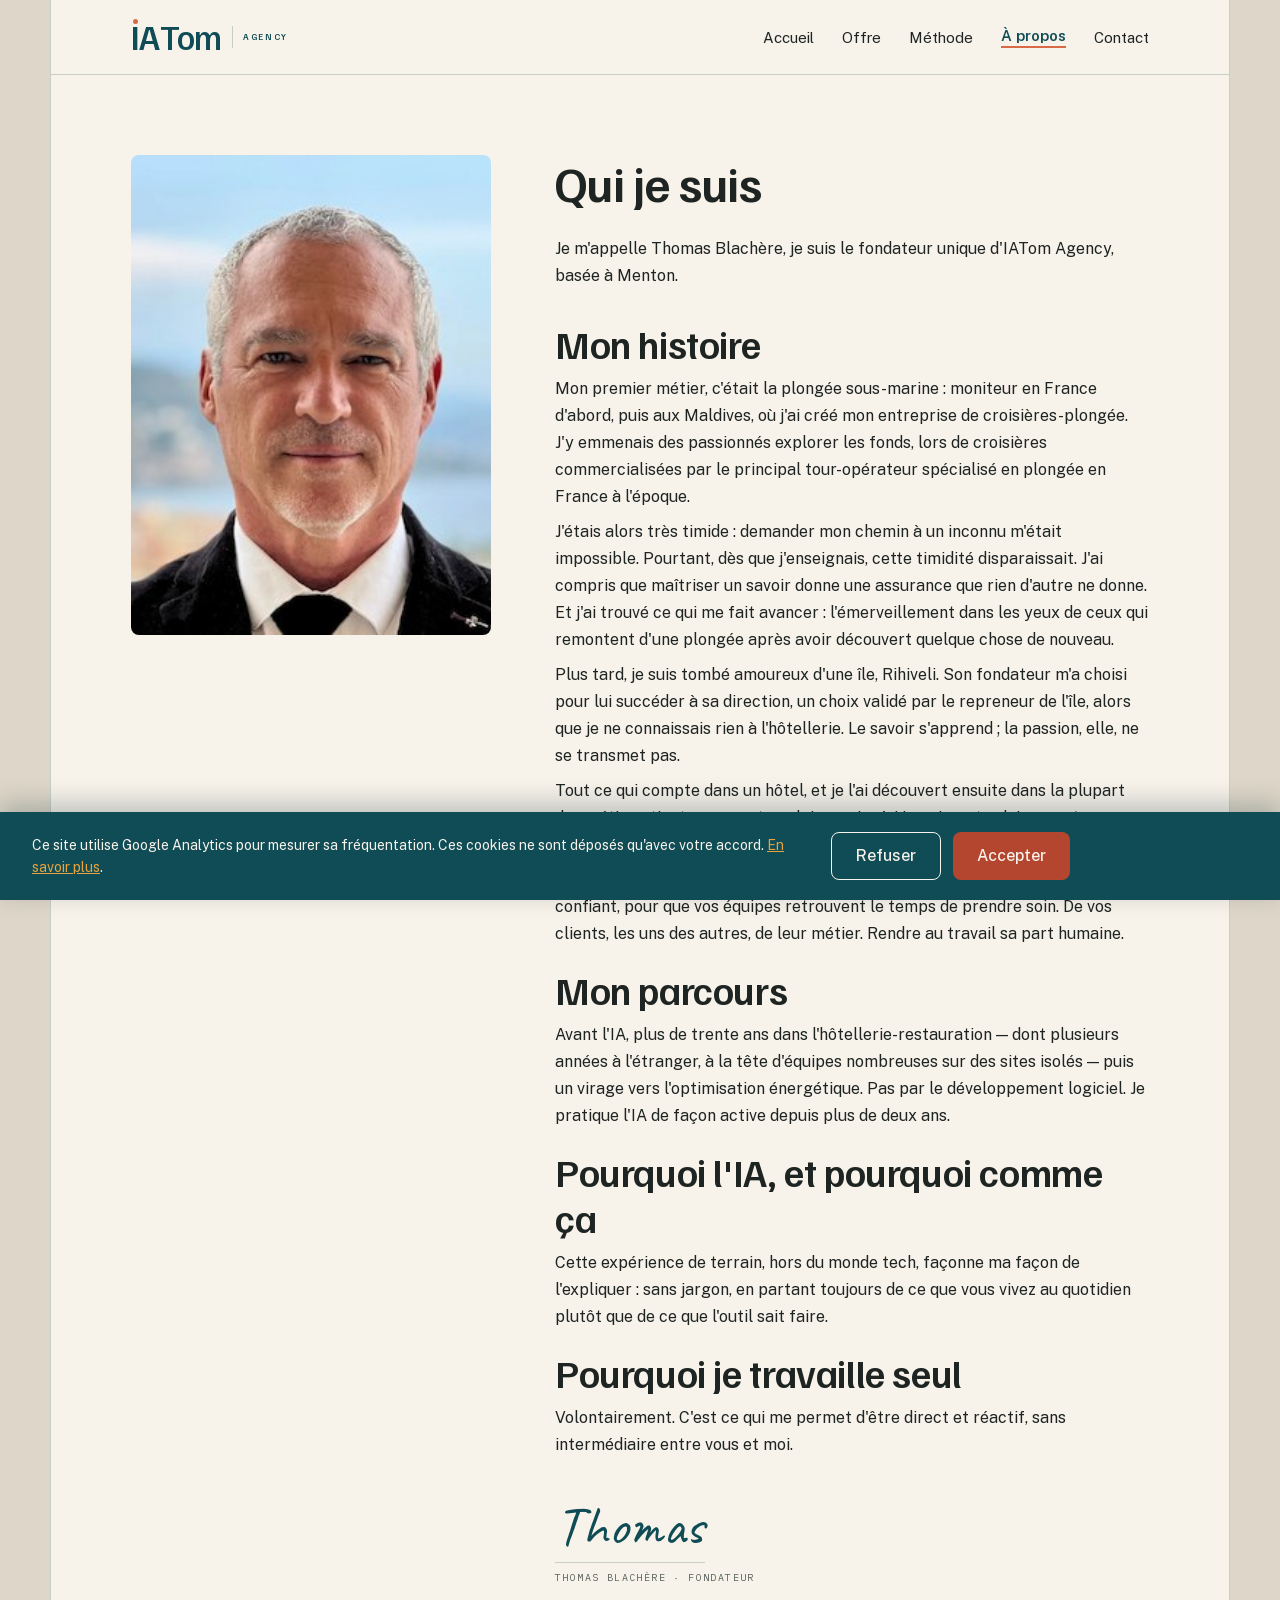
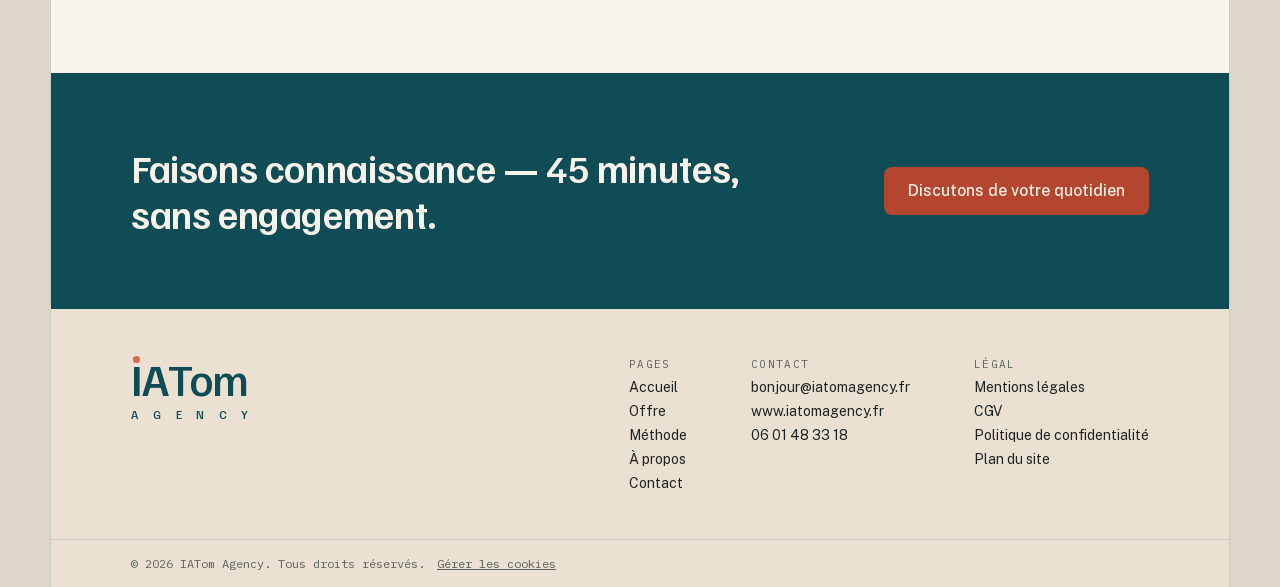
==== commit 957c88bc: "Accueil : visuels, exemples concrets, avant/après, boutons d'action et animations - Accueil en deux " ====
--- a/a-propos.html
+++ b/a-propos.html
@@ -16,11 +16,13 @@
 <meta property="og:title" content="À propos — IATom Agency">
 <meta property="og:description" content="Thomas Blachère, fondateur d'IATom Agency : parcours et conviction sur l'adoption de l'IA.">
 <meta property="og:url" content="https://iatomagency.fr/a-propos.html">
-<meta property="og:image" content="https://iatomagency.fr/assets/img/thomas-blachere.jpg">
-<meta name="twitter:card" content="summary">
+<meta property="og:image" content="https://iatomagency.fr/assets/img/og-image.png">
+<meta property="og:image:width" content="1200">
+<meta property="og:image:height" content="630">
+<meta name="twitter:card" content="summary_large_image">
 <meta name="twitter:title" content="À propos — IATom Agency">
 <meta name="twitter:description" content="Thomas Blachère, fondateur d'IATom Agency : parcours et conviction sur l'adoption de l'IA.">
-<meta name="twitter:image" content="https://iatomagency.fr/assets/img/thomas-blachere.jpg">
+<meta name="twitter:image" content="https://iatomagency.fr/assets/img/og-image.png">
 <link rel="stylesheet" href="assets/fonts.css">
 <link rel="stylesheet" href="assets/styles.css">
 <link rel="stylesheet" href="assets/site.css">
@@ -37,9 +39,7 @@
   "telephone": "+33601483318",
   "address": {
     "@type": "PostalAddress",
-    "streetAddress": "Allée du 8 mai 1945, Les Bruyères, entrée A",
     "addressLocality": "Menton",
-    "postalCode": "06500",
     "addressCountry": "FR"
   },
   "areaServed": ["Alpes-Maritimes", "Monaco"],
@@ -101,6 +101,12 @@
     </div>
   </div>
 
+  <!-- refonte : appel à l'action en bas de page -->
+  <div style="background: var(--iat-petrole); padding: 72px 80px; display: flex; align-items: center; justify-content: space-between; gap: 48px;">
+    <h2 class="iat-heading iat-heading--h2" style="margin: 0px; color: var(--iat-blanc-chaud); max-width: 640px;">Faisons connaissance — 45 minutes, sans engagement.</h2>
+    <a class="iat-button iat-button--primary" href="contact.html" style="text-decoration:none;">Discutons de votre quotidien</a>
+  </div>
+
   </main>
 <div style="background: var(--iat-sable);">
   <div class="site-footer-top" style="padding: 48px 80px; display: flex; align-items: flex-start; justify-content: space-between; gap: 48px;">
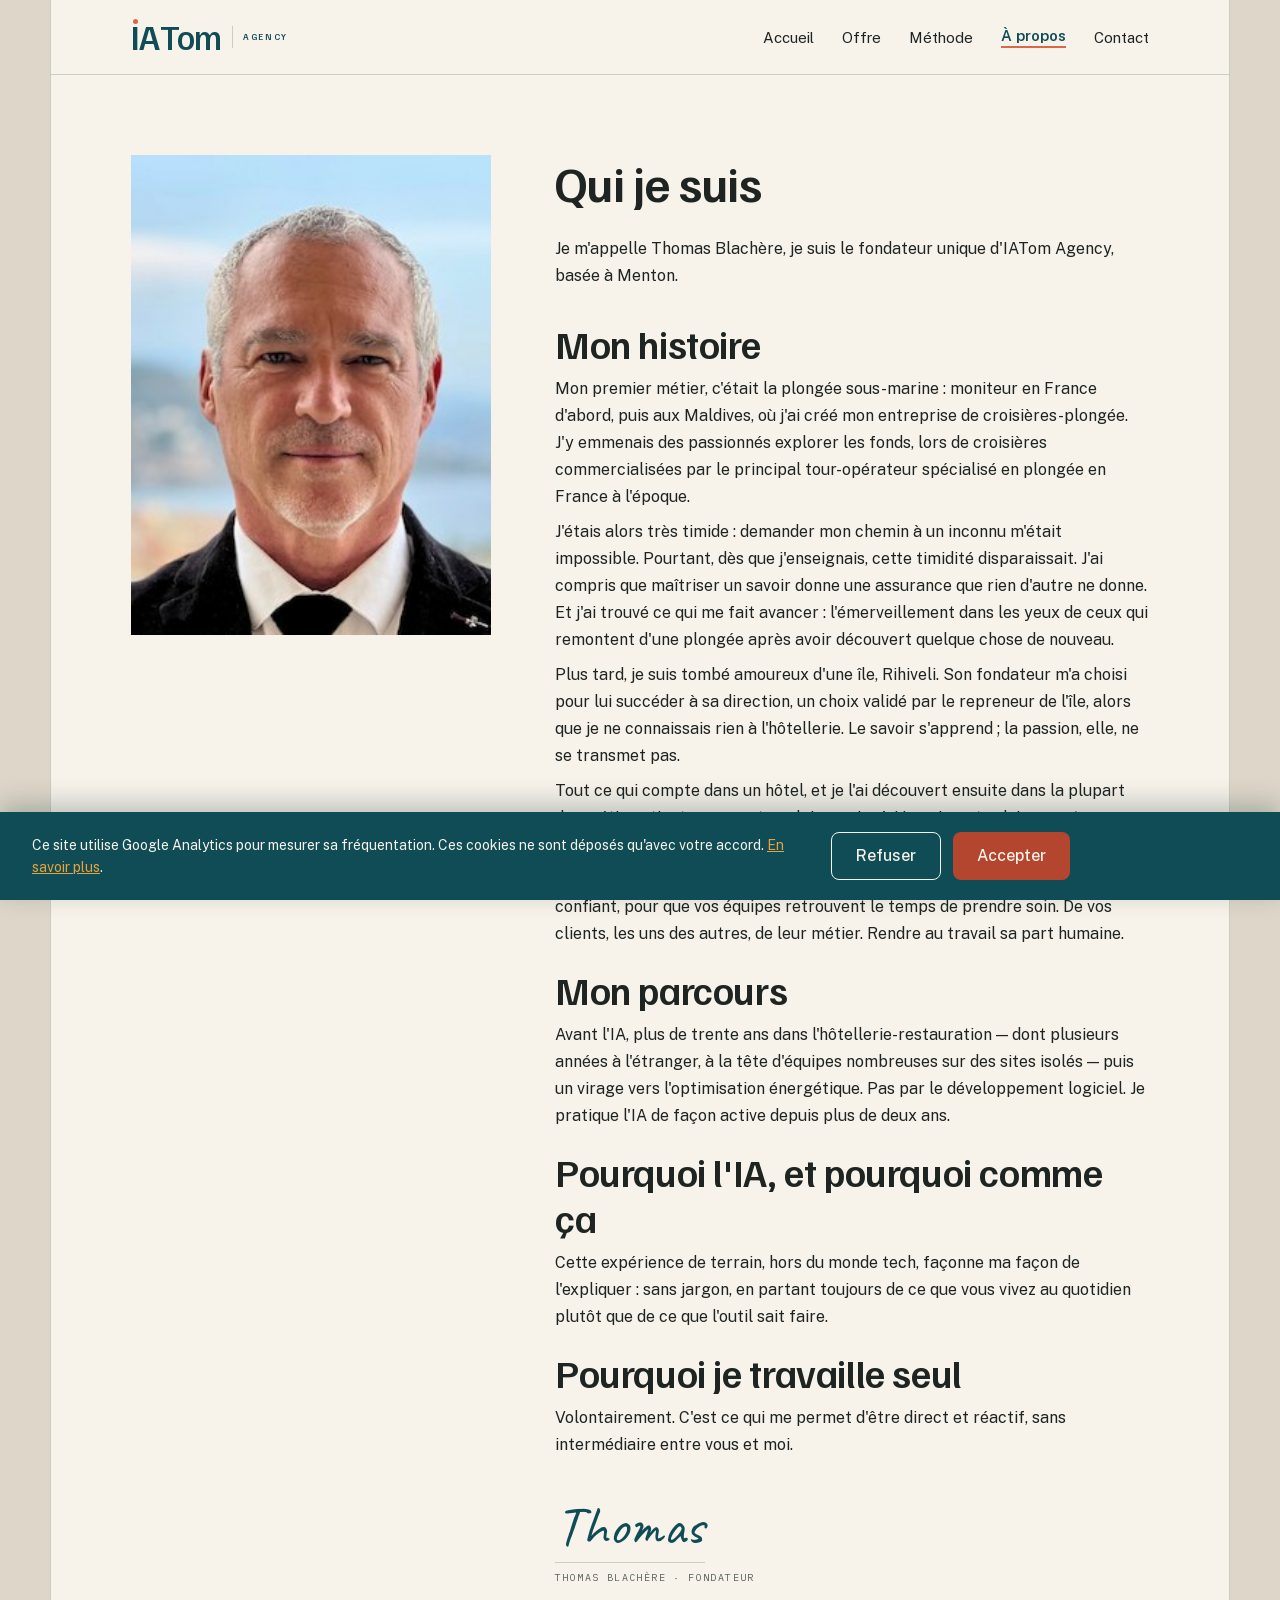
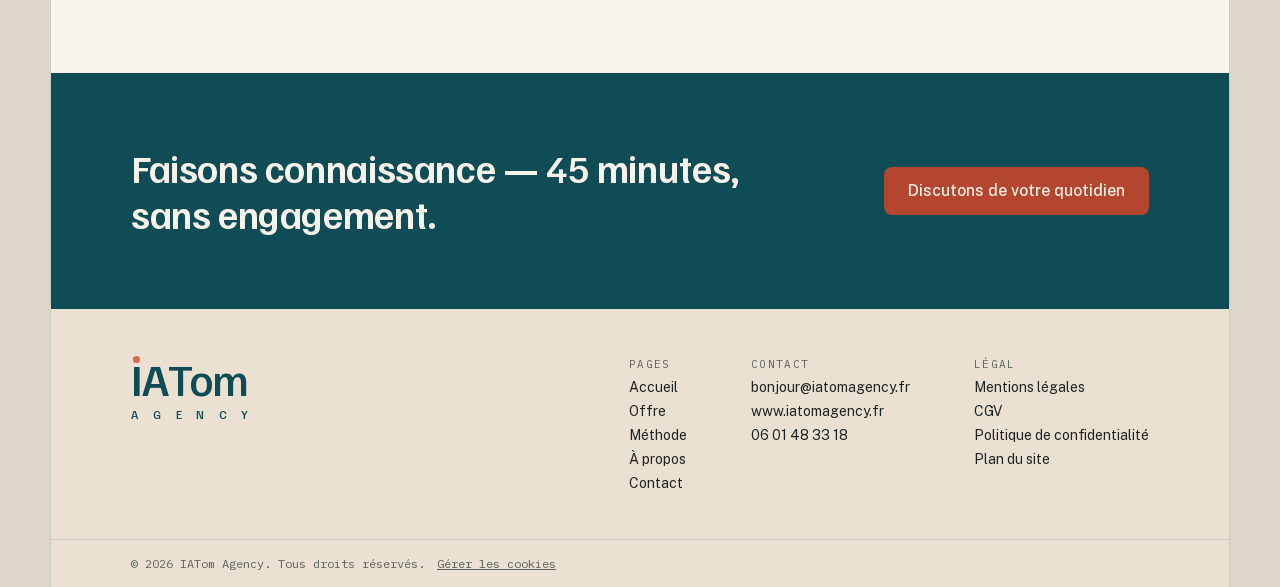
==== commit b25d1233: "Survol : tuiles qui changent de motif, lueur, inclinaison, boutons aimantés, bandeau défilant - Cart" ====
--- a/a-propos.html
+++ b/a-propos.html
@@ -27,6 +27,7 @@
 <link rel="stylesheet" href="assets/styles.css">
 <link rel="stylesheet" href="assets/site.css">
 <link rel="stylesheet" href="assets/effects.css">
+<link rel="stylesheet" href="assets/survol.css">
 <script type="application/ld+json">
 {
   "@context": "https://schema.org",
@@ -138,5 +139,6 @@
 <script src="assets/nav.js" defer></script>
 <script src="assets/consent.js" defer></script>
 <script src="assets/effects.js" defer></script>
+<script src="assets/survol.js" defer></script>
 </body>
 </html>
--- a/assets/survol.css
+++ b/assets/survol.css
@@ -0,0 +1,485 @@
+/* survol.css — interactions au passage de la souris : tuiles qui changent
+   de fond et de motif, lueur qui suit le curseur, inclinaison 3D, boutons
+   aimantés, bandeau défilant, survols de la Méthode, de
+   la FAQ, du pied de page et de la photo (novembre 2026). Fichier additif,
+   dans l'esprit de effects.css / refonte.css : pour tout annuler, retirer
+   ce fichier, survol.js et les balises correspondantes.
+
+   Principe : survol.js pose la classe .iat-tuile sur les blocs concernés et
+   bascule .iat-actif quand la souris (ou le clavier : focus) est dessus.
+   Aucun effet n'existe au toucher, et tout mouvement est coupé en mode
+   « réduire les animations » (les changements de couleur restent). */
+
+:root {
+  /* Motifs en SVG intégré (clair = sur fond sombre, sombre = sur fond clair) */
+  --motif-points: url("data:image/svg+xml,%3Csvg xmlns='http://www.w3.org/2000/svg' width='24' height='24'%3E%3Ccircle cx='4' cy='4' r='1.8' fill='%23F7F2EA' fill-opacity='.4'/%3E%3C/svg%3E");
+  --motif-colonnes: url("data:image/svg+xml,%3Csvg xmlns='http://www.w3.org/2000/svg' width='28' height='28'%3E%3Crect width='1.6' height='28' fill='%23F7F2EA' fill-opacity='.28'/%3E%3C/svg%3E");
+  --motif-grille: url("data:image/svg+xml,%3Csvg xmlns='http://www.w3.org/2000/svg' width='28' height='28'%3E%3Cpath d='M0 .8H28M.8 0V28' stroke='%23F7F2EA' stroke-opacity='.25' stroke-width='1.6' fill='none'/%3E%3C/svg%3E");
+  --motif-hachures: url("data:image/svg+xml,%3Csvg xmlns='http://www.w3.org/2000/svg' width='20' height='20'%3E%3Cpath d='M0 20L20 0M-5 5L5 -5M15 25L25 15' stroke='%23F7F2EA' stroke-opacity='.3' stroke-width='1.6' fill='none'/%3E%3C/svg%3E");
+  --motif-diagonales: url("data:image/svg+xml,%3Csvg xmlns='http://www.w3.org/2000/svg' width='40' height='40'%3E%3Cpath d='M0 40L40 0M-10 10L10 -10M30 50L50 30' stroke='%23E8A33D' stroke-opacity='.4' stroke-width='1.6' fill='none'/%3E%3C/svg%3E");
+  --motif-points-sombre: url("data:image/svg+xml,%3Csvg xmlns='http://www.w3.org/2000/svg' width='24' height='24'%3E%3Ccircle cx='4' cy='4' r='1.8' fill='%230F4C55' fill-opacity='.2'/%3E%3C/svg%3E");
+  --motif-hachures-sombre: url("data:image/svg+xml,%3Csvg xmlns='http://www.w3.org/2000/svg' width='20' height='20'%3E%3Cpath d='M0 20L20 0M-5 5L5 -5M15 25L25 15' stroke='%230F4C55' stroke-opacity='.14' stroke-width='1.6' fill='none'/%3E%3C/svg%3E");
+}
+
+/* ---------------------------------------------------------------------
+   1) Tuiles : fond qui bascule, motif qui défile, lueur qui suit la souris.
+   Les deux couches (motif, lueur) sont des pseudo-éléments sous le contenu
+   (z-index négatif dans un contexte d'empilement isolé).
+   --------------------------------------------------------------------- */
+.iat-tuile {
+  position: relative;
+  isolation: isolate;
+  transition:
+    background-color 450ms var(--iat-ease, ease),
+    box-shadow 450ms var(--iat-ease, ease),
+    transform 600ms var(--iat-ease, ease),
+    opacity 600ms var(--iat-ease, ease);
+}
+.iat-tuile::before,
+.iat-tuile::after {
+  content: "";
+  position: absolute;
+  inset: 0;
+  z-index: -1;
+  opacity: 0;
+  pointer-events: none;
+  border-radius: inherit;
+  transition: opacity 450ms var(--iat-ease, ease);
+}
+.iat-tuile::before {
+  background-image: var(--motif);
+  background-size: var(--taille, 24px);
+}
+.iat-tuile::after {
+  background: radial-gradient(
+    420px circle at var(--mx, 50%) var(--my, 50%),
+    var(--lueur, rgba(232, 163, 61, 0.22)),
+    transparent 65%
+  );
+}
+.iat-tuile.iat-actif::before,
+.iat-tuile.iat-actif::after {
+  opacity: 1;
+}
+.iat-tuile.iat-actif::before {
+  animation: iat-motif 8s linear infinite;
+}
+@keyframes iat-motif {
+  to {
+    background-position: var(--taille, 24px) var(--taille, 24px);
+  }
+}
+.iat-tuile[data-motif="points"] { --motif: var(--motif-points); --taille: 24px; }
+.iat-tuile[data-motif="colonnes"] { --motif: var(--motif-colonnes); --taille: 28px; }
+.iat-tuile[data-motif="grille"] { --motif: var(--motif-grille); --taille: 28px; }
+.iat-tuile[data-motif="hachures"] { --motif: var(--motif-hachures); --taille: 20px; }
+.iat-tuile[data-motif="diagonales"] { --motif: var(--motif-diagonales); --taille: 40px; }
+.iat-tuile[data-motif="points-sombre"] { --motif: var(--motif-points-sombre); --taille: 24px; }
+.iat-tuile[data-motif="hachures-sombre"] { --motif: var(--motif-hachures-sombre); --taille: 20px; }
+
+/* Tuiles qui s'inversent (fond pétrole, texte clair) : cartes des cibles et
+   exemples concrets. !important car le fond est posé en ligne dans le HTML. */
+.iat-tuile--sombre :is(.iat-heading, .iat-text, .iat-cible__qui, .iat-exemple__apres, .iat-exemple__avant, .iat-exemple__garde, .iat-note, .iat-exemple__unite) {
+  transition: color 450ms var(--iat-ease, ease), border-color 450ms var(--iat-ease, ease);
+}
+.iat-tuile--sombre {
+  overflow: hidden;
+}
+.iat-tuile--sombre.iat-actif {
+  background-color: var(--iat-petrole) !important;
+  box-shadow: 0 18px 40px rgba(11, 46, 51, 0.28);
+  --lueur: rgba(232, 163, 61, 0.28);
+}
+.iat-tuile--sombre.iat-actif :is(.iat-heading, .iat-text) {
+  color: var(--iat-blanc-chaud);
+}
+.iat-tuile--sombre.iat-actif .iat-cible__qui {
+  color: var(--iat-ambre);
+}
+.iat-tuile--sombre.iat-actif .iat-exemple__avant {
+  color: var(--iat-sauge);
+  text-decoration-color: var(--iat-ambre);
+}
+.iat-tuile--sombre.iat-actif .iat-exemple__apres,
+.iat-tuile--sombre.iat-actif .iat-exemple__apres .iat-exemple__chiffre,
+.iat-tuile--sombre.iat-actif .iat-exemple__apres .iat-exemple__unite {
+  color: var(--iat-ambre);
+}
+.iat-tuile--sombre.iat-actif .iat-exemple__garde {
+  color: var(--iat-blanc-chaud);
+  border-top-color: rgba(247, 242, 234, 0.3);
+}
+.iat-tuile--sombre.iat-actif .iat-button--secondary {
+  color: var(--iat-blanc-chaud);
+  border-color: var(--iat-blanc-chaud);
+}
+.iat-tuile--sombre.iat-actif .iat-button--secondary:hover {
+  background: var(--iat-blanc-chaud);
+  color: var(--iat-petrole);
+}
+.iat-tuile--sombre.iat-actif .iat-cible__img {
+  scale: 1.07;
+  translate: var(--ix, 0px) 0;
+}
+.iat-tuile--sombre .iat-cible__img {
+  transition:
+    scale 700ms var(--iat-ease, ease),
+    translate 250ms var(--iat-ease, ease);
+}
+/* le petit trait corail de chaque carte s'allonge */
+.iat-tuile--sombre > div:first-of-type[style*="height: 2px"] {
+  transition: width 600ms var(--iat-ease, ease);
+}
+.iat-tuile--sombre.iat-actif > div:first-of-type[style*="height: 2px"] {
+  width: 96px !important;
+  background: var(--iat-ambre) !important;
+}
+
+/* Tuiles claires (cartes sable, avant/après) : seuls motif et lueur */
+.iat-tuile--douce {
+  --lueur: rgba(217, 106, 71, 0.16);
+}
+
+/* Bandeau d'appel à l'action (fond pétrole) : motif et lueur ambre */
+.iat-tuile--bandeau {
+  overflow: hidden;
+  --lueur: rgba(232, 163, 61, 0.26);
+}
+.iat-tuile--bandeau .iat-heading {
+  transition: letter-spacing 700ms var(--iat-ease, ease);
+}
+.iat-tuile--bandeau.iat-actif .iat-heading {
+  letter-spacing: 0.005em;
+}
+
+/* Inclinaison 3D (cartes des cibles, exemples, visuel d'accueil) */
+.iat-incline {
+  transform: perspective(900px) rotateX(var(--rx, 0deg)) rotateY(var(--ry, 0deg));
+}
+.iat-incline.iat-actif {
+  transition:
+    background-color 450ms var(--iat-ease, ease),
+    box-shadow 450ms var(--iat-ease, ease),
+    transform 140ms ease-out;
+}
+
+/* ---------------------------------------------------------------------
+   2) Accueil : le visuel suit la souris, une trame de points se révèle
+   sous le curseur et une lueur éclaire le fond.
+   --------------------------------------------------------------------- */
+.iat-hero {
+  position: relative;
+  isolation: isolate;
+}
+.iat-hero::before,
+.iat-hero::after {
+  content: "";
+  position: absolute;
+  inset: 0;
+  z-index: -1;
+  pointer-events: none;
+  opacity: 0;
+  transition: opacity 500ms var(--iat-ease, ease);
+}
+.iat-hero::before {
+  background: radial-gradient(
+    520px circle at var(--hx, 50%) var(--hy, 50%),
+    rgba(232, 163, 61, 0.16),
+    transparent 65%
+  );
+}
+.iat-hero::after {
+  background-image: var(--motif-points-sombre);
+  background-size: 24px 24px;
+  -webkit-mask-image: radial-gradient(260px circle at var(--hx, 50%) var(--hy, 50%), #000, transparent);
+  mask-image: radial-gradient(260px circle at var(--hx, 50%) var(--hy, 50%), #000, transparent);
+}
+.iat-hero.iat-actif::before,
+.iat-hero.iat-actif::after {
+  opacity: 1;
+}
+.iat-hero__visuel {
+  transition: transform 700ms var(--iat-ease, ease);
+}
+.iat-hero__visuel.iat-incline {
+  transform: perspective(1000px) rotateX(var(--rx, 0deg)) rotateY(var(--ry, 0deg));
+}
+.iat-hero__visuel img {
+  translate: calc(var(--px, 0) * -16px) calc(var(--py, 0) * -16px);
+  transition: translate 500ms var(--iat-ease, ease);
+}
+.iat-hero__lignes {
+  translate: calc(var(--px, 0) * 12px) calc(var(--py, 0) * 12px);
+  transition: translate 500ms var(--iat-ease, ease);
+}
+
+/* ---------------------------------------------------------------------
+   3) Boutons aimantés (translate individuel : sans conflit avec le
+   transform du survol déjà défini dans effects.css).
+   --------------------------------------------------------------------- */
+.iat-magnet {
+  translate: var(--tx, 0px) var(--ty, 0px);
+  transition:
+    translate 300ms var(--iat-ease, ease),
+    transform var(--iat-duree, 240ms) var(--iat-ease, ease),
+    box-shadow var(--iat-duree, 240ms) var(--iat-ease, ease),
+    background-color var(--iat-duree, 240ms) var(--iat-ease, ease),
+    color var(--iat-duree, 240ms) var(--iat-ease, ease);
+}
+
+/* ---------------------------------------------------------------------
+   4) Bandeau défilant sous l'accueil : mots en contour qui se remplissent
+   au survol ; le défilement se met en pause.
+   --------------------------------------------------------------------- */
+.iat-defile {
+  overflow: hidden;
+  padding: 22px 0;
+  margin-bottom: 72px;
+  background: var(--iat-sable);
+  border-top: 1px solid var(--iat-bordure);
+  border-bottom: 1px solid var(--iat-bordure);
+}
+.iat-defile__piste {
+  display: flex;
+  align-items: center;
+  gap: 40px;
+  width: max-content;
+  animation: iat-defile 46s linear infinite;
+}
+.iat-defile:hover .iat-defile__piste {
+  animation-play-state: paused;
+}
+.iat-defile__mot {
+  font-family: var(--iat-font-titre);
+  font-size: 38px;
+  line-height: 1.1;
+  font-weight: 600;
+  letter-spacing: -0.01em;
+  color: transparent;
+  -webkit-text-stroke: 1.2px var(--iat-petrole);
+  white-space: nowrap;
+  transition: color 350ms var(--iat-ease, ease), -webkit-text-stroke-color 350ms var(--iat-ease, ease);
+  cursor: default;
+}
+.iat-defile__mot:hover {
+  color: var(--iat-petrole);
+}
+.iat-defile__mot--calli {
+  font-family: var(--iat-font-signature);
+  font-size: 46px;
+  -webkit-text-stroke: 0;
+  color: var(--iat-corail);
+}
+.iat-defile__mot--calli:hover {
+  color: var(--iat-petrole);
+}
+.iat-defile__sep {
+  flex: none;
+  width: 10px;
+  height: 10px;
+  border-radius: 50%;
+  background: var(--iat-ambre);
+  transition: transform 400ms var(--iat-ease, ease);
+}
+.iat-defile:hover .iat-defile__sep {
+  transform: scale(1.5);
+}
+@keyframes iat-defile {
+  to {
+    transform: translateX(-50%);
+  }
+}
+@media (max-width: 700px) {
+  .iat-defile__mot { font-size: 28px; }
+  .iat-defile__mot--calli { font-size: 34px; }
+  .iat-defile { margin-bottom: 48px; }
+}
+
+/* ---------------------------------------------------------------------
+   5) Méthode : au survol, un fond sable glisse derrière l'étape, le
+   numéro grossit et le titre se décale.
+   --------------------------------------------------------------------- */
+@media (hover: hover) and (pointer: fine) {
+  .grid-methode-step {
+    position: relative;
+    isolation: isolate;
+  }
+  .grid-methode-step::before {
+    content: "";
+    position: absolute;
+    inset: 0 -20px;
+    z-index: -1;
+    background: var(--iat-sable);
+    border-radius: 8px;
+    transform: scaleX(0);
+    transform-origin: left center;
+    transition: transform 550ms var(--iat-ease, ease);
+  }
+  .grid-methode-step:hover::before {
+    transform: scaleX(1);
+  }
+  .grid-methode-step .iat-methode-num {
+    display: inline-block;
+    transform-origin: left center;
+  }
+  .grid-methode-step:hover .iat-methode-num {
+    scale: 1.25;
+  }
+  .grid-methode-step:hover > div:last-child {
+    translate: 10px 0;
+  }
+  .grid-methode-step > div:last-child,
+  .grid-methode-step .iat-methode-num {
+    transition-property: opacity, transform, color, scale, translate;
+  }
+
+  /* FAQ : trait corail et fond qui glissent, question décalée */
+  .iat-faq__item {
+    position: relative;
+    isolation: isolate;
+  }
+  .iat-faq__item::before {
+    content: "";
+    position: absolute;
+    inset: 0 -12px;
+    z-index: -1;
+    background: var(--iat-sable);
+    border-radius: 6px;
+    transform: scaleX(0);
+    transform-origin: left center;
+    transition: transform 500ms var(--iat-ease, ease);
+  }
+  .iat-faq__item::after {
+    content: "";
+    position: absolute;
+    left: -12px;
+    top: 10px;
+    bottom: 10px;
+    width: 3px;
+    background: var(--iat-corail);
+    border-radius: 2px;
+    transform: scaleY(0);
+    transition: transform 400ms var(--iat-ease, ease);
+  }
+  .iat-faq__item:hover::before {
+    transform: scaleX(1);
+  }
+  .iat-faq__item:hover::after {
+    transform: scaleY(1);
+  }
+  .iat-faq__question {
+    transition: translate 350ms var(--iat-ease, ease), color 250ms ease;
+  }
+  .iat-faq__item:hover .iat-faq__question {
+    translate: 8px 0;
+  }
+
+  /* Pied de page : les liens glissent avec un trait corail */
+  .site-footer-cols a {
+    display: inline-block;
+    background-image: linear-gradient(var(--iat-corail), var(--iat-corail));
+    background-repeat: no-repeat;
+    background-size: 0% 2px;
+    background-position: 0 100%;
+    transition: background-size 350ms var(--iat-ease, ease), translate 350ms var(--iat-ease, ease);
+  }
+  .site-footer-cols a:hover {
+    background-size: 100% 2px;
+    translate: 4px 0;
+  }
+
+  /* Logo : le point rebondit */
+  .iat-logo:hover .iat-logo__point {
+    animation: iat-point-saut 700ms var(--iat-ease, ease);
+  }
+  @keyframes iat-point-saut {
+    0% { transform: translateY(0) scale(1); }
+    35% { transform: translateY(-9px) scale(1.5); }
+    70% { transform: translateY(2px) scale(0.9); }
+    100% { transform: translateY(0) scale(1); }
+  }
+
+  /* Photo : cadre corail décalé et léger zoom */
+  .iat-photo {
+    position: relative;
+    overflow: visible;
+  }
+  .iat-photo::after {
+    content: "";
+    position: absolute;
+    inset: 0;
+    border: 2px solid var(--iat-corail);
+    border-radius: inherit;
+    translate: 0 0;
+    opacity: 0;
+    z-index: -1;
+    transition: translate 500ms var(--iat-ease, ease), opacity 400ms ease;
+    pointer-events: none;
+  }
+  .iat-photo:hover::after {
+    translate: 14px 14px;
+    opacity: 1;
+  }
+  .iat-photo__image {
+    transition: scale 700ms var(--iat-ease, ease);
+  }
+  .iat-photo:hover .iat-photo__image {
+    scale: 1.03;
+  }
+
+  /* Pastilles « pour qui » : le fond se remplit de gauche à droite */
+  .iat-pour-qui a {
+    background-image: linear-gradient(var(--iat-petrole), var(--iat-petrole));
+    background-repeat: no-repeat;
+    background-size: 0% 100%;
+    background-position: 0 0;
+    transition:
+      background-size 400ms var(--iat-ease, ease),
+      color 300ms ease,
+      translate 300ms var(--iat-ease, ease),
+      transform var(--iat-duree, 240ms) var(--iat-ease, ease);
+  }
+  .iat-pour-qui a:hover {
+    background-color: transparent;
+    background-image: linear-gradient(var(--iat-petrole), var(--iat-petrole));
+    background-size: 100% 100%;
+    color: var(--iat-blanc-chaud);
+  }
+
+  /* Champs du formulaire : léger relief au survol */
+  .iat-field:hover :is(input, select, textarea) {
+    border-color: var(--iat-petrole);
+    box-shadow: 0 4px 14px rgba(15, 76, 85, 0.1);
+  }
+}
+.iat-photo {
+  isolation: isolate;
+}
+
+/* ---------------------------------------------------------------------
+   6) Mouvement réduit : plus de déplacement, d'inclinaison, de défilement
+   ni de curseur animé ; les changements de couleur restent.
+   --------------------------------------------------------------------- */
+@media (prefers-reduced-motion: reduce) {
+  .iat-incline,
+  .iat-incline.iat-actif,
+  .iat-hero__visuel.iat-incline {
+    transform: none;
+  }
+  .iat-tuile.iat-actif::before {
+    animation: none;
+  }
+  .iat-tuile--sombre.iat-actif .iat-cible__img,
+  .iat-hero__visuel img,
+  .iat-hero__lignes,
+  .iat-magnet {
+    scale: none;
+    translate: none;
+  }
+  .iat-defile__piste {
+    animation: none;
+  }
+  .iat-logo:hover .iat-logo__point {
+    animation: none;
+  }
+}
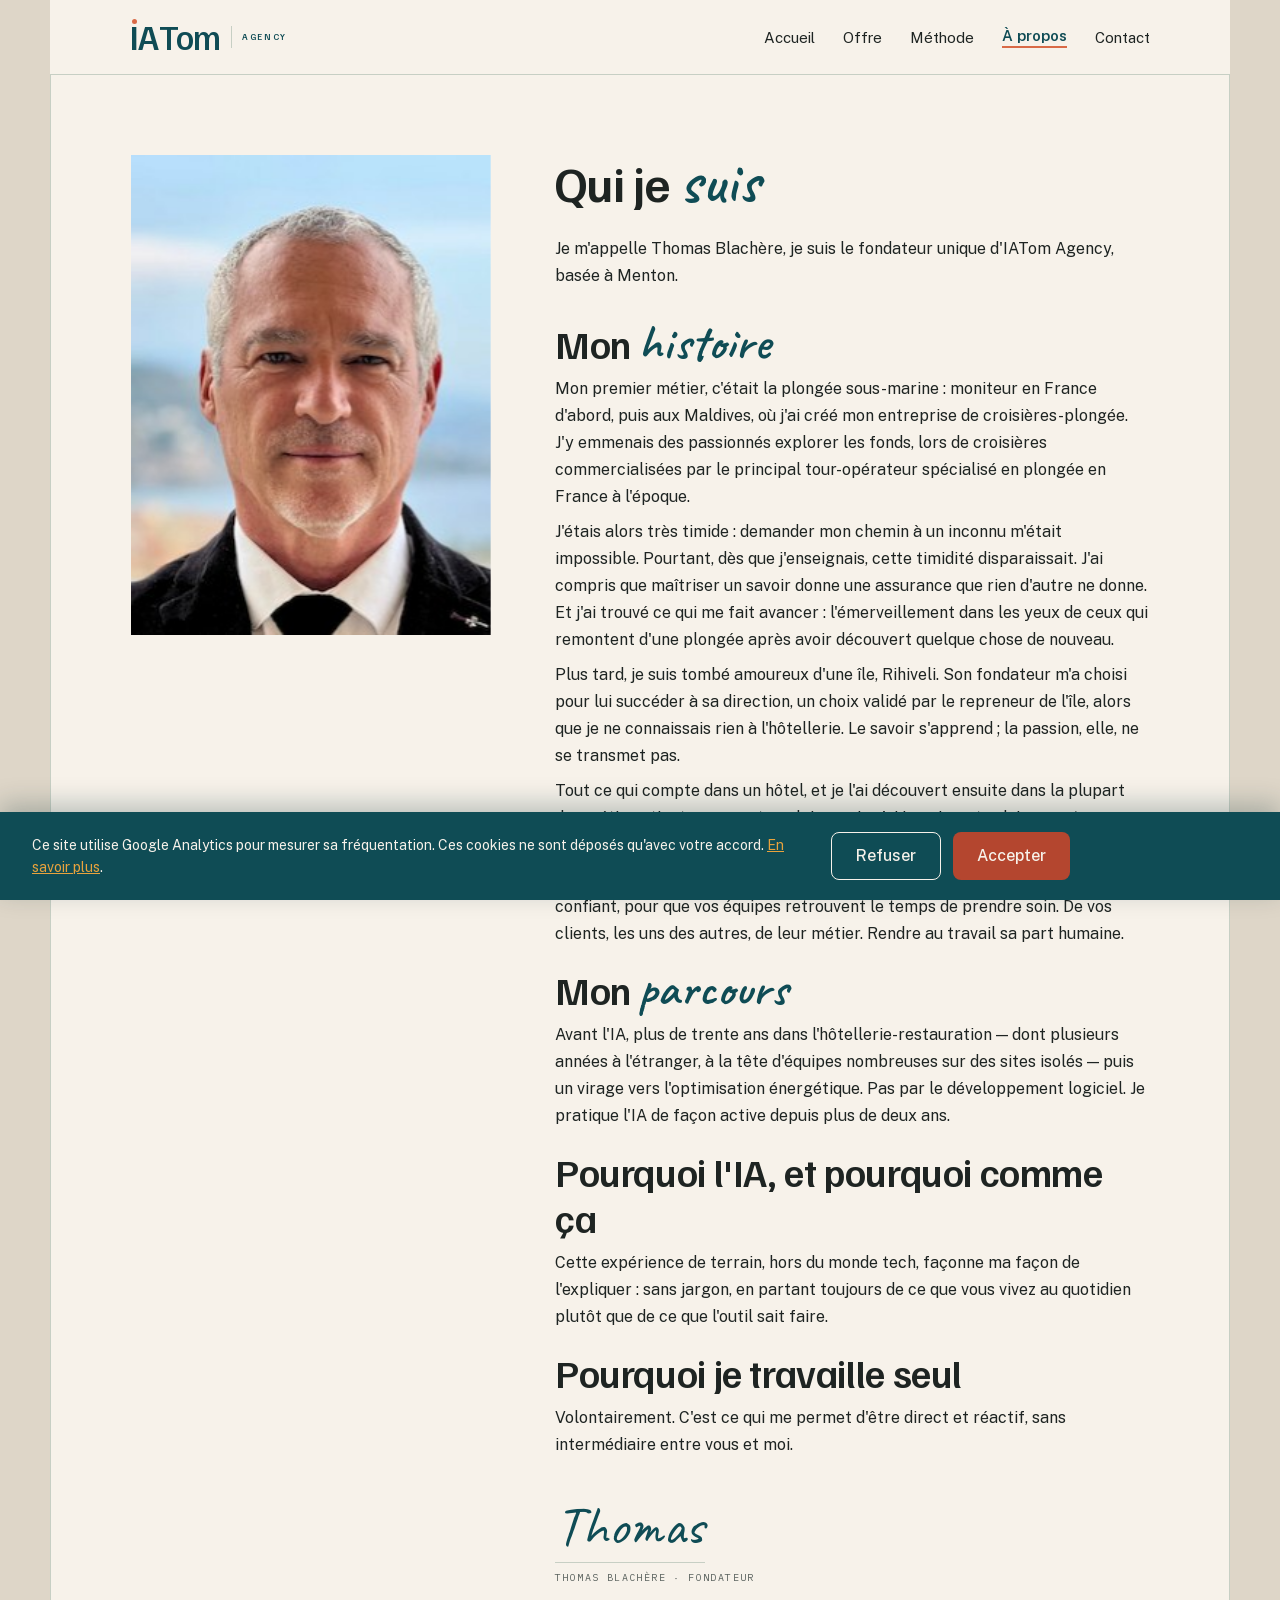
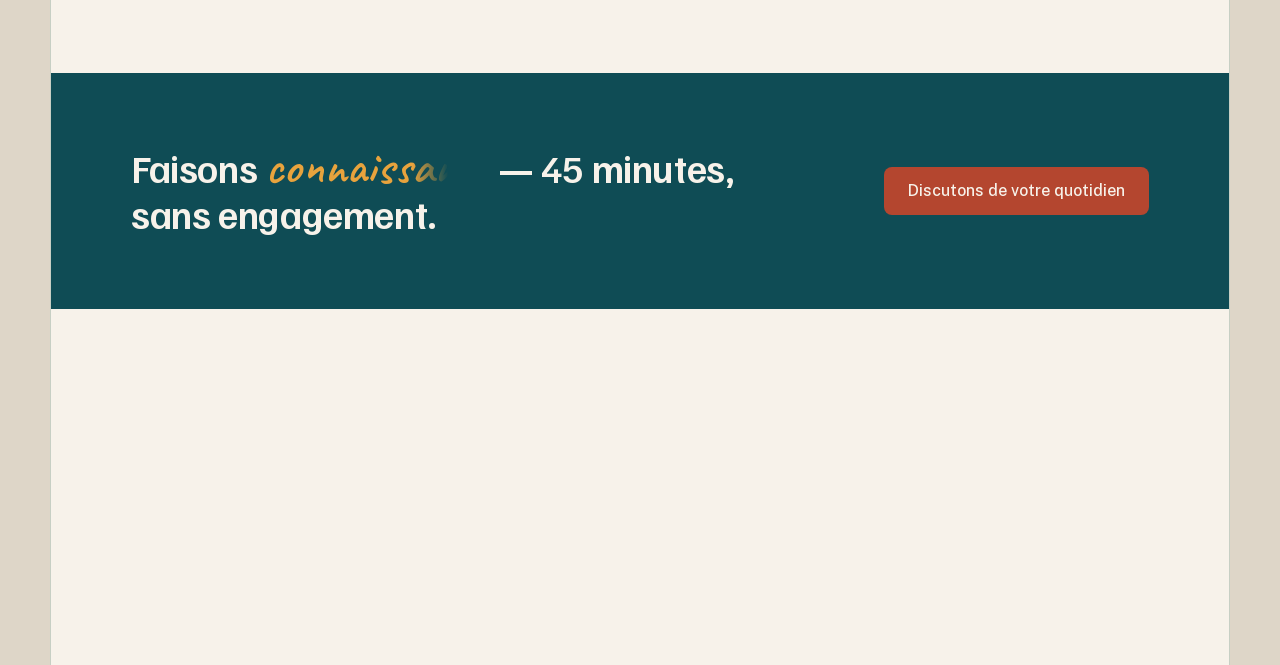
==== commit 5b409c21: "Animations reprises de la page d'Adeline, QR code et téléphone au format +33 (0)6 (vague 5) - Accuei" ====
--- a/a-propos.html
+++ b/a-propos.html
@@ -23,11 +23,25 @@
 <meta name="twitter:title" content="À propos — IATom Agency">
 <meta name="twitter:description" content="Thomas Blachère, fondateur d'IATom Agency : parcours et conviction sur l'adoption de l'IA.">
 <meta name="twitter:image" content="https://iatomagency.fr/assets/img/og-image.png">
+<script>
+/* Chorégraphie (choreo.js) : la classe « ch » n'est posée que si l'appareil n'a pas demandé de réduire les animations ;
+   retirée automatiquement si choreo.js ne démarre pas. L'ouverture en particules : accueil seulement, arrivée depuis l'extérieur du site. */
+(function(){var d=document.documentElement;try{
+if(window.matchMedia&&window.matchMedia('(prefers-reduced-motion: reduce)').matches){return;}
+d.classList.add('ch');
+var p=location.pathname,ext=true;
+try{ext=!document.referrer||new URL(document.referrer).origin!==location.origin;}catch(e){}
+var robot=/bot|crawl|spider|slurp|preview|lighthouse|headless|facebookexternalhit/i.test(navigator.userAgent);
+if((p==='/'||/\/index\.html$/.test(p))&&!location.hash&&ext&&!robot){d.classList.add('ouverture');}
+window.__chTimer=window.setTimeout(function(){if(!window.__ch){d.classList.remove('ch','ouverture');}},4000);
+}catch(e){}})();
+</script>
 <link rel="stylesheet" href="assets/fonts.css">
 <link rel="stylesheet" href="assets/styles.css">
 <link rel="stylesheet" href="assets/site.css">
 <link rel="stylesheet" href="assets/effects.css">
 <link rel="stylesheet" href="assets/survol.css">
+<link rel="stylesheet" href="assets/choreo.css">
 <script type="application/ld+json">
 {
   "@context": "https://schema.org",
@@ -72,11 +86,11 @@
   <div class="grid-photo-bio" style="padding: 80px 80px 88px; display: grid; grid-template-columns: 360px 1fr; gap: 64px; align-items: start;">
     <div class="iat-photo" style="aspect-ratio: 3 / 4;"><img class="iat-photo__image" src="assets/img/thomas-blachere.jpg" alt="Thomas Blachère, fondateur d'IATom Agency"></div>
     <div style="display: flex; flex-direction: column; gap: 24px; max-width: 640px;">
-      <h1 class="iat-heading iat-heading--h1" style="margin: 0px;">Qui je suis</h1>
+      <h1 class="iat-heading iat-heading--h1" style="margin: 0px;">Qui je <em>suis</em></h1>
       <p class="iat-text iat-text--corps" style="margin: 0px;">Je m'appelle Thomas Blachère, je suis le fondateur unique d'IATom Agency, basée à Menton.</p>
       <div style="display: flex; flex-direction: column; gap: 20px; padding-top: 8px;">
         <div style="display: flex; flex-direction: column; gap: 8px;">
-        <h2 class="iat-heading iat-heading--h2" style="margin: 0px;">Mon histoire</h2>
+        <h2 class="iat-heading iat-heading--h2" style="margin: 0px;">Mon <em>histoire</em></h2>
         <p class="iat-text iat-text--corps" style="margin: 0px;">Mon premier métier, c'était la plongée sous-marine : moniteur en France d'abord, puis aux Maldives, où j'ai créé mon entreprise de croisières-plongée. J'y emmenais des passionnés explorer les fonds, lors de croisières commercialisées par le principal tour-opérateur spécialisé en plongée en France à l'époque.</p>
         <p class="iat-text iat-text--corps" style="margin: 0px;">J'étais alors très timide : demander mon chemin à un inconnu m'était impossible. Pourtant, dès que j'enseignais, cette timidité disparaissait. J'ai compris que maîtriser un savoir donne une assurance que rien d'autre ne donne. Et j'ai trouvé ce qui me fait avancer : l'émerveillement dans les yeux de ceux qui remontent d'une plongée après avoir découvert quelque chose de nouveau.</p>
         <p class="iat-text iat-text--corps" style="margin: 0px;">Plus tard, je suis tombé amoureux d'une île, Rihiveli. Son fondateur m'a choisi pour lui succéder à sa direction, un choix validé par le repreneur de l'île, alors que je ne connaissais rien à l'hôtellerie. Le savoir s'apprend ; la passion, elle, ne se transmet pas.</p>
@@ -84,7 +98,7 @@
         <p class="iat-text iat-text--corps" style="margin: 0px;">C'est ce que je fais aujourd'hui avec l'IA : transmettre un savoir qui rend confiant, pour que vos équipes retrouvent le temps de prendre soin. De vos clients, les uns des autres, de leur métier. Rendre au travail sa part humaine.</p>
         </div>
         <div style="display: flex; flex-direction: column; gap: 8px;">
-          <h2 class="iat-heading iat-heading--h2" style="margin: 0px;">Mon parcours</h2>
+          <h2 class="iat-heading iat-heading--h2" style="margin: 0px;">Mon <em>parcours</em></h2>
           <p class="iat-text iat-text--corps" style="margin: 0px;">Avant l'IA, plus de trente ans dans l'hôtellerie-restauration — dont plusieurs années à l'étranger, à la tête d'équipes nombreuses sur des sites isolés — puis un virage vers l'optimisation énergétique. Pas par le développement logiciel. Je pratique l'IA de façon active depuis plus de deux ans.</p>
         </div>
         <div style="display: flex; flex-direction: column; gap: 8px;">
@@ -104,7 +118,7 @@
 
   <!-- refonte : appel à l'action en bas de page -->
   <div style="background: var(--iat-petrole); padding: 72px 80px; display: flex; align-items: center; justify-content: space-between; gap: 48px;">
-    <h2 class="iat-heading iat-heading--h2" style="margin: 0px; color: var(--iat-blanc-chaud); max-width: 640px;">Faisons connaissance — 45 minutes, sans engagement.</h2>
+    <h2 class="iat-heading iat-heading--h2" style="margin: 0px; color: var(--iat-blanc-chaud); max-width: 640px;">Faisons <em>connaissance</em> — 45 minutes, sans engagement.</h2>
     <a class="iat-button iat-button--primary" href="contact.html" style="text-decoration:none;">Discutons de votre quotidien</a>
   </div>
 
@@ -119,7 +133,7 @@
       </div>
       <div style="display: flex; flex-direction: column; gap: 8px;">
         <div style="font-family: var(--iat-font-mono); font-size: 11px; letter-spacing: 0.12em; color: var(--iat-gris-texte);">CONTACT</div>
-        <a href="mailto:bonjour@iatomagency.fr" style="color:inherit;text-decoration:none;">bonjour@iatomagency.fr</a><a href="https://www.iatomagency.fr" style="color:inherit;text-decoration:none;">www.iatomagency.fr</a><a href="tel:+33601483318" style="color:inherit;text-decoration:none;">06 01 48 33 18</a>
+        <a href="mailto:bonjour@iatomagency.fr" style="color:inherit;text-decoration:none;">bonjour@iatomagency.fr</a><a href="https://www.iatomagency.fr" style="color:inherit;text-decoration:none;">www.iatomagency.fr</a><a href="tel:+33601483318" style="color:inherit;text-decoration:none;">+33 (0)6 01 48 33 18</a><a class="footer-qr" href="https://s.vkard.io/p/30e7bf2a-7fc1-4e2c-b51f-27ae4fcb69c5/4a1ca84212?source=qr" target="_blank" rel="noopener"><img src="assets/img/qr-contact-thomas.svg" width="84" height="84" alt="QR code de la carte de contact de Thomas Blachère" loading="lazy"><span class="footer-qr-texte"><strong>Enregistrer mon contact</strong><span>Scannez ou cliquez pour ajouter Thomas à vos contacts.</span></span></a>
       </div>
       <div style="display: flex; flex-direction: column; gap: 8px;">
         <div style="font-family: var(--iat-font-mono); font-size: 11px; letter-spacing: 0.12em; color: var(--iat-gris-texte);">LÉGAL</div>
@@ -140,5 +154,6 @@
 <script src="assets/consent.js" defer></script>
 <script src="assets/effects.js" defer></script>
 <script src="assets/survol.js" defer></script>
+<script src="assets/choreo.js" defer></script>
 </body>
 </html>
--- a/assets/survol.css
+++ b/assets/survol.css
@@ -18,6 +18,8 @@
   --motif-hachures: url("data:image/svg+xml,%3Csvg xmlns='http://www.w3.org/2000/svg' width='20' height='20'%3E%3Cpath d='M0 20L20 0M-5 5L5 -5M15 25L25 15' stroke='%23F7F2EA' stroke-opacity='.3' stroke-width='1.6' fill='none'/%3E%3C/svg%3E");
   --motif-diagonales: url("data:image/svg+xml,%3Csvg xmlns='http://www.w3.org/2000/svg' width='40' height='40'%3E%3Cpath d='M0 40L40 0M-10 10L10 -10M30 50L50 30' stroke='%23E8A33D' stroke-opacity='.4' stroke-width='1.6' fill='none'/%3E%3C/svg%3E");
   --motif-points-sombre: url("data:image/svg+xml,%3Csvg xmlns='http://www.w3.org/2000/svg' width='24' height='24'%3E%3Ccircle cx='4' cy='4' r='1.8' fill='%230F4C55' fill-opacity='.2'/%3E%3C/svg%3E");
+  --motif-colonnes-sombre: url("data:image/svg+xml,%3Csvg xmlns='http://www.w3.org/2000/svg' width='28' height='28'%3E%3Crect width='1.6' height='28' fill='%230F4C55' fill-opacity='.16'/%3E%3C/svg%3E");
+  --motif-grille-sombre: url("data:image/svg+xml,%3Csvg xmlns='http://www.w3.org/2000/svg' width='28' height='28'%3E%3Cpath d='M0 .8H28M.8 0V28' stroke='%230F4C55' stroke-opacity='.14' stroke-width='1.6' fill='none'/%3E%3C/svg%3E");
   --motif-hachures-sombre: url("data:image/svg+xml,%3Csvg xmlns='http://www.w3.org/2000/svg' width='20' height='20'%3E%3Cpath d='M0 20L20 0M-5 5L5 -5M15 25L25 15' stroke='%230F4C55' stroke-opacity='.14' stroke-width='1.6' fill='none'/%3E%3C/svg%3E");
 }
 
@@ -483,3 +485,43 @@
     animation: none;
   }
 }
+
+/* ---------------------------------------------------------------------
+   8) Écrans tactiles (pas de survol) : chaque tuile garde en permanence
+   sa propre couleur et son motif, pour qu'elles se distinguent. Une tuile
+   sur trois est pétrole (état « actif » posé par survol.js), les deux
+   autres sont sauge et ambre clair. Les motifs sont fixes (pas d'animation).
+   --------------------------------------------------------------------- */
+@media (hover: none) {
+  .iat-tuile.iat-actif::before {
+    animation: none;
+  }
+  .grid-cards-3 > .iat-tuile:nth-child(2) {
+    background-color: var(--iat-sauge) !important;
+    --motif: var(--motif-colonnes-sombre);
+  }
+  .grid-cards-3 > .iat-tuile:nth-child(3) {
+    background-color: #f3ddb0 !important;
+    --motif: var(--motif-grille-sombre);
+  }
+  .iat-exemples-grille > .iat-exemple:nth-child(1) {
+    background-color: var(--iat-sauge);
+    --motif: var(--motif-hachures-sombre);
+  }
+  .iat-exemples-grille > .iat-exemple:nth-child(2) {
+    background-color: #f3ddb0;
+    --motif: var(--motif-hachures-sombre);
+  }
+  .grid-cards-3 > .iat-tuile:is(:nth-child(2), :nth-child(3))::before,
+  .iat-exemples-grille > .iat-exemple:is(:nth-child(1), :nth-child(2))::before {
+    opacity: 1;
+  }
+  /* textes secondaires plus foncés sur les fonds colorés (contraste) */
+  .grid-cards-3 > .iat-tuile:is(:nth-child(2), :nth-child(3)) .iat-cible__qui,
+  .iat-exemples-grille > .iat-exemple:is(:nth-child(1), :nth-child(2)) :is(.iat-cible__qui, .iat-exemple__avant) {
+    color: var(--iat-texte);
+  }
+  .grid-cards-3 > .iat-tuile:is(:nth-child(2), :nth-child(3)) .iat-cible__img {
+    border-bottom-color: rgba(15, 76, 85, 0.25);
+  }
+}
--- a/assets/choreo.css
+++ b/assets/choreo.css
@@ -0,0 +1,399 @@
+/* choreo.css — « chorégraphie » reprise de la page d'Adeline (novembre 2026) :
+   accueil en particules 3D, titres mot par mot, mots manuscrits qui
+   s'écrivent, paragraphes qui montent en flou, cartes en cascade, photos
+   qui se dévoilent, en-tête qui s'efface, bouton flottant, pied de page
+   qui se dévoile. Adaptée à la charte IATom (pétrole, corail, Caveat).
+   Fichier additif, avec choreo.js et particules.js : pour tout annuler,
+   retirer ces trois fichiers, le petit script en tête de chaque page et
+   les balises correspondantes.
+
+   Principe de sécurité (comme chez Adeline) : la classe « ch » n'est posée
+   (en tête de page) que si l'appareil n'a PAS demandé de réduire les
+   animations. Si choreo.js ne démarre pas dans les 4 s, la classe est
+   retirée et tout s'affiche. Sans JavaScript, rien n'est masqué. */
+
+/* Le contenu reste masqué quelques instants le temps que le script prépare
+   les éléments (évite d'afficher puis de masquer). */
+.ch:not(.ch-pret) main {
+  opacity: 0;
+}
+
+/* L'ancienne apparition d'effects.css est remplacée par celle-ci */
+.ch .iat-reveal {
+  opacity: 1 !important;
+  transform: none !important;
+  transition: none !important;
+}
+
+/* ---------------------------------------------------------------------
+   1) Titres mot par mot (chaque mot monte de son masque) + mots manuscrits.
+   --------------------------------------------------------------------- */
+.mot {
+  display: inline-block;
+  overflow: hidden;
+  vertical-align: top;
+  padding-bottom: 0.1em;
+  margin-bottom: -0.1em;
+}
+.mot > span {
+  display: inline-block;
+}
+.ch [data-ch="mots"]:not(.mots-prets) {
+  opacity: 0;
+}
+.ch .mots-prets:not(.ch-fait) .mot > span {
+  transform: translateY(110%);
+}
+
+/* Mots en écriture manuscrite (balise <em> des titres) */
+main h1 em,
+main h2 em {
+  font-family: var(--iat-font-signature);
+  font-style: normal;
+  font-weight: 600;
+  font-size: 1.28em;
+  line-height: 0.8;
+  letter-spacing: 0;
+  color: var(--iat-petrole);
+}
+.iat-bandeau h2 em {
+  color: var(--iat-ambre);
+}
+.ch em.ecrit {
+  --r: -18%;
+  -webkit-mask-image: linear-gradient(90deg, #000 var(--r), transparent calc(var(--r) + 16%));
+  mask-image: linear-gradient(90deg, #000 var(--r), transparent calc(var(--r) + 16%));
+}
+
+/* ---------------------------------------------------------------------
+   2) Paragraphes, blocs, enfants de groupes (cartes, FAQ, étapes…).
+   L'état de départ ne vaut que pour les éléments marqués par choreo.js ;
+   la classe « ch-fait » (posée à la fin de l'animation) le lève.
+   --------------------------------------------------------------------- */
+.ch [data-ch="p"]:not(.ch-fait),
+.ch [data-ch="bloc"]:not(.ch-fait),
+.ch [data-ch="enfant"]:not(.ch-fait) {
+  opacity: 0;
+}
+.ch [data-ch="photo"]:not(.ch-fait) {
+  clip-path: inset(0 100% 0 0);
+}
+
+/* Appui : léger enfoncement des boutons */
+.iat-button:active:not(:disabled) {
+  scale: 0.97;
+  transition: scale 0.12s ease-out;
+}
+
+/* ---------------------------------------------------------------------
+   3) En-tête : fixe à toute largeur, il s'efface quand on descend et
+   revient dès que l'on remonte (comme le bandeau d'Adeline).
+   --------------------------------------------------------------------- */
+.ch .site-header {
+  position: fixed;
+  top: 0;
+  left: 50%;
+  right: auto;
+  width: min(100%, 1180px);
+  translate: -50% 0;
+  z-index: 150;
+  background: var(--iat-fond);
+  transition: transform 0.45s var(--iat-ease, ease), box-shadow 0.3s ease, opacity 0.9s var(--iat-ease, ease);
+}
+.ch .site-header--hidden {
+  transform: translateY(-100%);
+}
+.ch .site-header--scrolled {
+  box-shadow: var(--iat-ombre);
+}
+.ch main {
+  padding-top: var(--iat-header-h, 0px);
+}
+/* Le sous-menu de l'Offre se cale sous l'en-tête, ou en haut quand il est caché */
+.ch .iat-offre-subnav--pinned {
+  top: var(--iat-header-h, 0px);
+  transition: top 0.45s var(--iat-ease, ease);
+}
+.ch.ch-entete-cache .iat-offre-subnav--pinned {
+  top: 0;
+}
+
+/* ---------------------------------------------------------------------
+   4) Bouton flottant « Discutons de votre quotidien » : il apparaît quand
+   l'en-tête s'efface (après l'accueil), en haut à droite.
+   --------------------------------------------------------------------- */
+.iat-flottant {
+  position: fixed;
+  top: 14px;
+  right: max(20px, calc((100vw - 1180px) / 2 + 24px));
+  z-index: 160;
+  opacity: 0;
+  visibility: hidden;
+  translate: 0 -14px;
+  text-decoration: none;
+  transition: opacity 0.35s ease, translate 0.35s ease, top 0.45s var(--iat-ease, ease), visibility 0s linear 0.35s;
+}
+.ch-flottant .iat-flottant {
+  opacity: 1;
+  visibility: visible;
+  translate: var(--tx, 0px) var(--ty, 0px);
+  transition: opacity 0.35s ease, translate 0.35s ease, top 0.45s var(--iat-ease, ease), visibility 0s;
+  /* sous l'en-tête quand il est visible, tout en haut quand il s'est effacé */
+  top: calc(var(--iat-header-h, 0px) + 12px);
+}
+.ch-flottant.ch-entete-cache .iat-flottant {
+  top: 14px;
+}
+/* le bandeau final propose déjà le même bouton : on masque le flottant pendant qu'il est à l'écran */
+.ch-bandeau-vu .iat-flottant {
+  opacity: 0;
+  visibility: hidden;
+  pointer-events: none;
+}
+@media (max-width: 560px) {
+  .iat-flottant {
+    right: 14px;
+    padding-left: 18px;
+    padding-right: 18px;
+  }
+}
+
+/* ---------------------------------------------------------------------
+   5) Pied de page qui se dévoile (grand écran) : il reste fixé en bas,
+   caché derrière la page ; en fin de défilement la page glisse et le
+   révèle, puis ses colonnes apparaissent en fondu flou.
+   --------------------------------------------------------------------- */
+.pied-actif main {
+  position: relative;
+  z-index: 1;
+  background: var(--iat-fond);
+}
+.pied-cale {
+  pointer-events: none;
+}
+.ch-pied.pied-revele {
+  position: fixed;
+  bottom: 0;
+  left: 50%;
+  width: min(calc(100% - 2px), 1178px);   /* à l'intérieur des liserés de la page */
+  translate: -50% 0;
+  z-index: 0;
+}
+.ch-pied:not(.pied-vu) > * {
+  opacity: 0;
+}
+
+/* ---------------------------------------------------------------------
+   6) Accueil immersif : le visuel apparaît en fondu, la phrase se compose
+   en particules 3D à la place du titre, puis le reste arrive.
+   Le vrai <h1> reste dans la page (référencement, lecteurs d'écran) ; il
+   n'est visible que si l'animation ne se joue pas.
+   --------------------------------------------------------------------- */
+.iat-hero .scene {
+  position: absolute;
+  inset: 0;
+  width: 100%;
+  height: 100%;
+  z-index: 2;
+  pointer-events: none;
+}
+.titre-sculpte {
+  position: relative;
+  display: none;
+  max-width: 100%;
+}
+.iat-hero.scene-active .titre-sculpte,
+html.ouverture .iat-hero .titre-sculpte {
+  display: block;
+}
+html.ouverture .iat-hero h1,
+.iat-hero.scene-active h1 {
+  position: absolute;
+  width: 1px;
+  height: 1px;
+  margin: -1px;
+  padding: 0;
+  overflow: hidden;
+  clip: rect(0 0 0 0);
+  white-space: nowrap;
+  border: 0;
+}
+.iat-hero__texte > :not(h1):not(.titre-sculpte) {
+  transition: opacity 0.9s var(--iat-ease, ease), transform 0.9s var(--iat-ease, ease);
+}
+.iat-hero__texte > :nth-child(4) { transition-delay: 0.45s; }
+.iat-hero__texte > :nth-child(5) { transition-delay: 0.6s; }
+.iat-hero__texte > :nth-child(6) { transition-delay: 0.75s; }
+.iat-hero__texte > :nth-child(7) { transition-delay: 0.9s; }
+html.ouverture .iat-hero__texte > :not(h1):not(.titre-sculpte) {
+  opacity: 0;
+  transform: translateY(22px);
+}
+html.ouverture .site-header {
+  opacity: 0;
+  pointer-events: none;
+  transform: translateY(-14px);
+}
+.iat-hero__visuel {
+  transition: transform 700ms var(--iat-ease, ease), opacity 1.8s var(--iat-ease, ease), filter 1.8s var(--iat-ease, ease);
+}
+html.ouverture .iat-hero:not(.devoile) .iat-hero__visuel {
+  opacity: 0;
+  filter: blur(10px);
+}
+.iat-passer-in {
+  position: absolute;
+  left: 50%;
+  bottom: 20px;
+  translate: -50% 0;
+  z-index: 5;
+}
+.iat-passer {
+  all: unset;
+  cursor: pointer;
+  font-family: var(--iat-font-mono);
+  font-size: 12px;
+  letter-spacing: 0.14em;
+  text-transform: uppercase;
+  color: var(--iat-gris-texte);
+  opacity: 0;
+  transition: opacity 0.6s;
+  pointer-events: none;
+}
+html.ouverture .iat-passer {
+  opacity: 0.8;
+  pointer-events: auto;
+}
+.iat-passer:hover,
+.iat-passer:focus-visible {
+  opacity: 1;
+}
+.iat-passer:focus-visible {
+  outline: 2px solid var(--iat-petrole);
+  outline-offset: 4px;
+}
+
+/* ---------------------------------------------------------------------
+   6 bis) Bouton « Discutons de votre quotidien » (accueil, bandeaux, bouton
+   flottant) : un reflet lumineux le traverse à intervalle régulier et un
+   halo corail pulse doucement pour attirer l'œil.
+   --------------------------------------------------------------------- */
+.ch a.iat-button--primary[href="contact.html"]:not(.iat-flottant) {
+  position: relative;
+}
+.ch a.iat-button--primary[href="contact.html"] {
+  overflow: hidden;
+  isolation: isolate;
+  animation: iat-halo 3.2s ease-in-out 2.2s infinite;
+}
+.ch a.iat-button--primary[href="contact.html"]::after {
+  content: "";
+  position: absolute;
+  top: 0;
+  bottom: 0;
+  left: -60%;
+  width: 40%;
+  background: linear-gradient(100deg, transparent, rgba(255, 255, 255, 0.38), transparent);
+  transform: skewX(-18deg);
+  pointer-events: none;
+  animation: iat-reflet 3.2s ease-in-out 2.2s infinite;
+}
+.ch a.iat-button--primary[href="contact.html"]:hover,
+.ch a.iat-button--primary[href="contact.html"]:focus-visible {
+  animation-play-state: paused;
+}
+@keyframes iat-reflet {
+  0%, 55% { left: -60%; }
+  100% { left: 130%; }
+}
+@keyframes iat-halo {
+  0%, 60%, 100% { box-shadow: 0 0 0 0 rgba(217, 106, 71, 0); }
+  75% { box-shadow: 0 0 0 10px rgba(217, 106, 71, 0.22); }
+}
+
+/* ---------------------------------------------------------------------
+   7) Mouvement réduit : la classe « ch » n'est jamais posée ; on couvre
+   aussi le cas où le réglage change en cours de visite.
+   --------------------------------------------------------------------- */
+@media (prefers-reduced-motion: reduce) {
+  .ch a.iat-button--primary[href="contact.html"],
+  .ch a.iat-button--primary[href="contact.html"]::after {
+    animation: none;
+  }
+  .ch:not(.ch-pret) main {
+    opacity: 1;
+  }
+  .ch [data-ch] {
+    opacity: 1 !important;
+    clip-path: none !important;
+  }
+  .ch .mots-prets .mot > span {
+    transform: none !important;
+  }
+  .ch em.ecrit {
+    -webkit-mask-image: none;
+    mask-image: none;
+  }
+  .iat-hero__texte > *,
+  html.ouverture .site-header {
+    opacity: 1 !important;
+    transform: none !important;
+  }
+}
+
+/* ---------------------------------------------------------------------
+   Pied de page : QR code de la carte de contact (cliquable)
+   --------------------------------------------------------------------- */
+.footer-qr {
+  display: flex;
+  align-items: center;
+  gap: 14px;
+  margin-top: 12px;
+  padding: 10px 12px;
+  max-width: 20rem;
+  background: #fff;
+  border: 1px solid var(--iat-bordure);
+  border-radius: 10px;
+  color: var(--iat-texte);
+  text-decoration: none;
+  transition: border-color 0.3s ease, box-shadow 0.3s ease, translate 0.3s var(--iat-ease, ease);
+}
+.footer-qr:hover,
+.footer-qr:focus-visible {
+  border-color: var(--iat-corail);
+  box-shadow: var(--iat-ombre);
+  translate: 0 -2px;
+}
+.footer-qr:focus-visible {
+  outline: 2px solid var(--iat-petrole);
+  outline-offset: 3px;
+}
+.footer-qr img {
+  flex: none;
+  width: 84px;
+  height: 84px;
+  padding: 4px;
+  background: #fff;
+  image-rendering: pixelated;
+}
+.footer-qr-texte {
+  display: flex;
+  flex-direction: column;
+  gap: 3px;
+  font-size: 13px;
+  line-height: 1.35;
+  color: var(--iat-gris-texte);
+}
+.footer-qr-texte strong {
+  font-size: 14px;
+  color: var(--iat-petrole);
+}
+/* le QR n'est pas un simple lien de colonne : on neutralise le trait corail / glissement des liens du pied */
+.site-footer-cols a.footer-qr {
+  display: flex;
+  background-image: none;
+}
+.site-footer-cols a.footer-qr:hover,
+.site-footer-cols a.footer-qr:focus-visible {
+  translate: 0 -2px;
+}
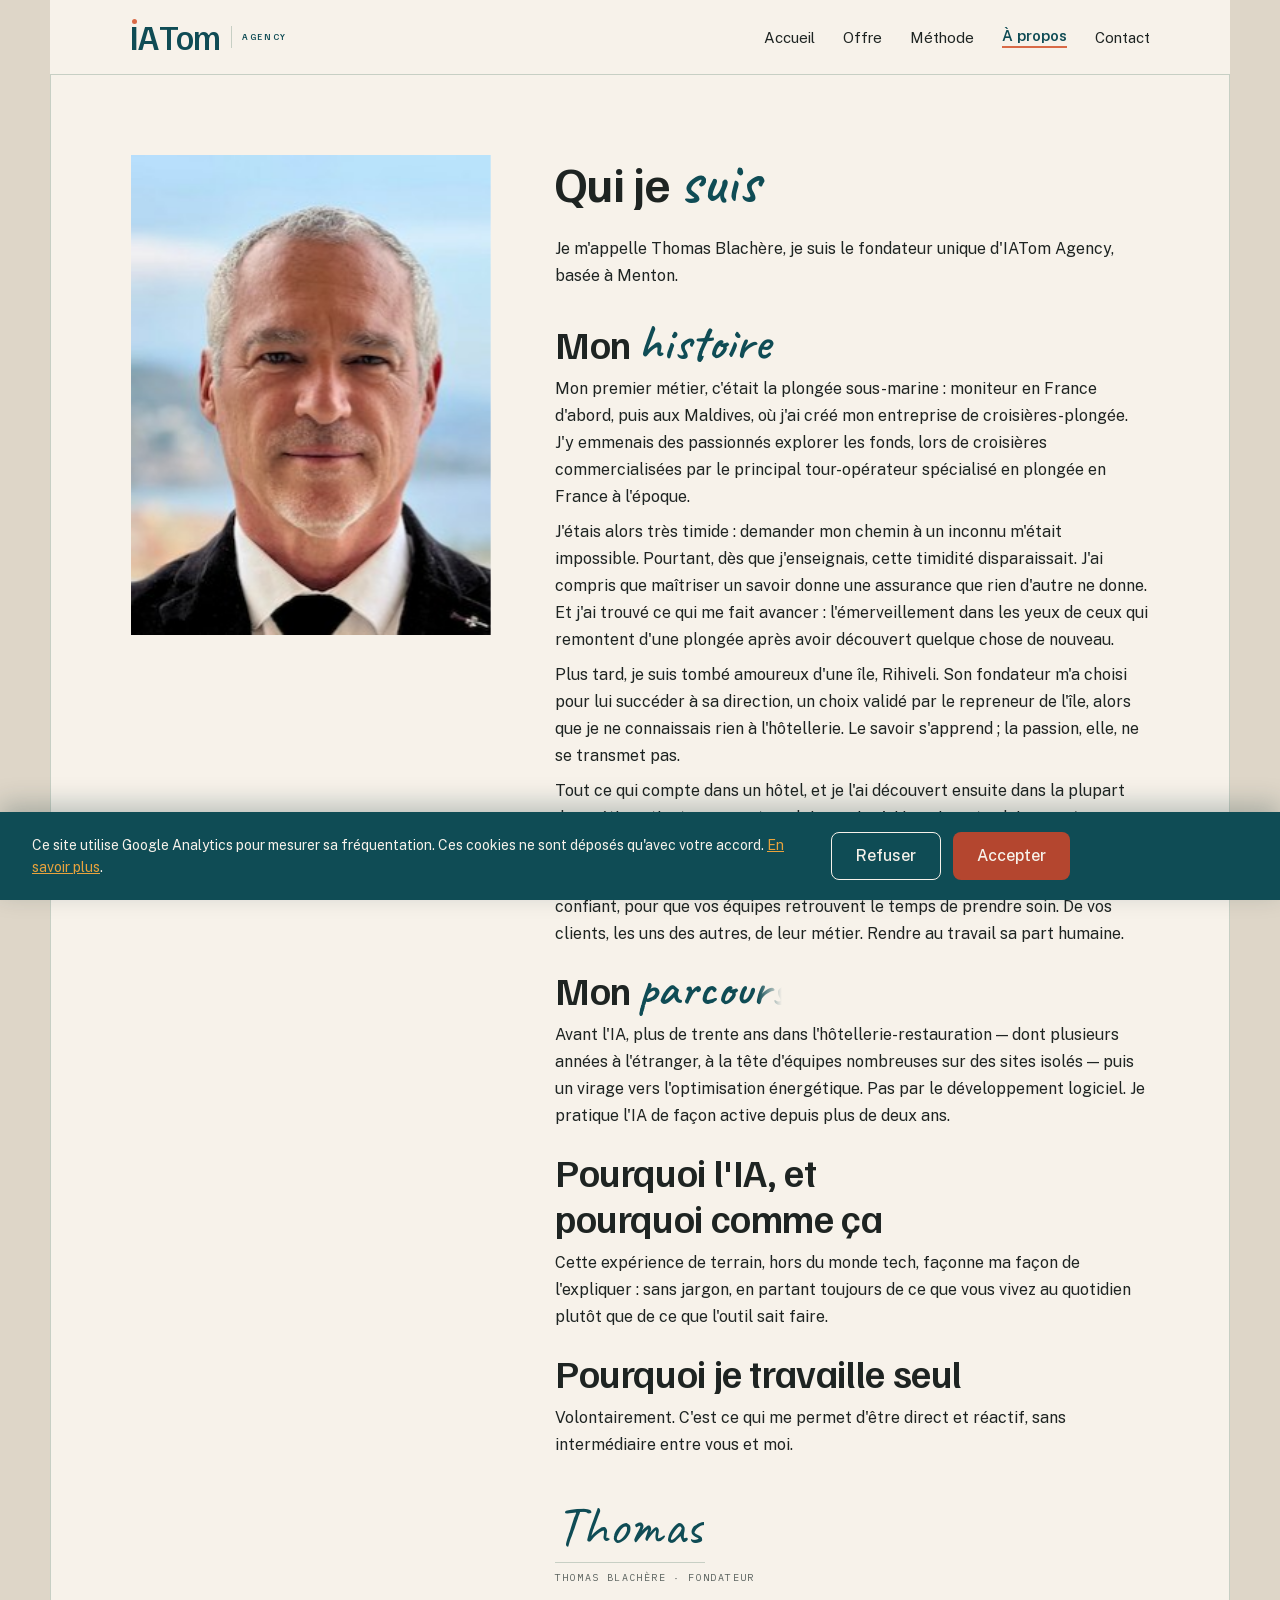
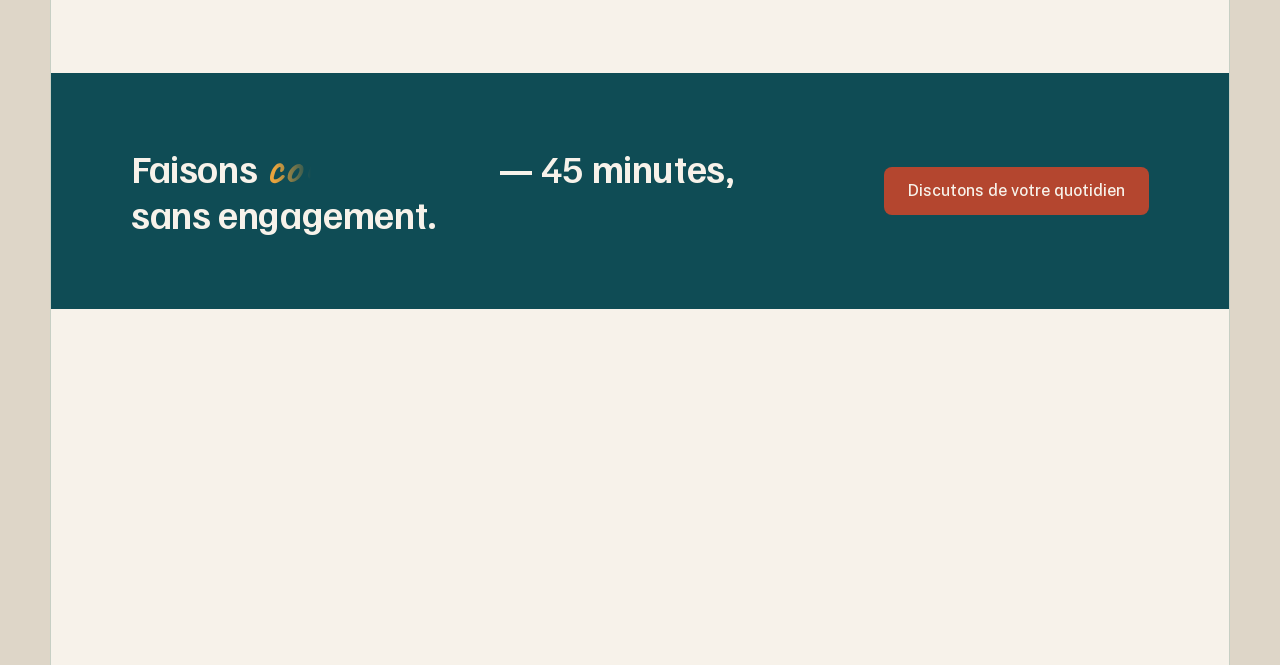
==== commit a95b8f9c: "Mode sombre : pas d'intro en particules (titre illisible) ; l'image du hero arrive en dernier Co-Aut" ====
--- a/a-propos.html
+++ b/a-propos.html
@@ -2,6 +2,7 @@
 <html lang="fr">
 <head>
 <meta charset="UTF-8">
+  <meta name="color-scheme" content="light">
 <meta name="viewport" content="width=device-width, initial-scale=1">
 <link rel="icon" href="assets/favicon.svg" type="image/svg+xml">
 <link rel="icon" href="assets/favicon-32x32.png" type="image/png" sizes="32x32">
@@ -32,7 +33,7 @@
 var p=location.pathname,ext=true;
 try{ext=!document.referrer||new URL(document.referrer).origin!==location.origin;}catch(e){}
 var robot=/bot|crawl|spider|slurp|preview|lighthouse|headless|facebookexternalhit/i.test(navigator.userAgent);
-if((p==='/'||/\/index\.html$/.test(p))&&!location.hash&&ext&&!robot){d.classList.add('ouverture');}
+if((p==='/'||/\/index\.html$/.test(p))&&!location.hash&&ext&&!robot&&!(window.matchMedia&&matchMedia('(prefers-color-scheme: dark)').matches)){d.classList.add('ouverture');}
 window.__chTimer=window.setTimeout(function(){if(!window.__ch){d.classList.remove('ch','ouverture');}},4000);
 }catch(e){}})();
 </script>
--- a/assets/survol.css
+++ b/assets/survol.css
@@ -525,3 +525,231 @@
     border-bottom-color: rgba(15, 76, 85, 0.25);
   }
 }
+
+/* ---------------------------------------------------------------------
+   9) Pages intérieures : Offre, À propos, Méthode, Contact (3 nov. 2026).
+   --------------------------------------------------------------------- */
+
+/* --- Offre : chaque grand bloc (PME / Collectivités / Syndics) --- */
+.grid-offre-section {
+  position: relative;
+  isolation: isolate;
+}
+.iat-offre__visuel {
+  margin-top: 8px;
+  overflow: hidden;
+  border-radius: 8px;
+  border: 1px solid var(--iat-bordure);
+}
+.iat-offre__visuel img {
+  display: block;
+  width: 100%;
+  height: auto;
+  transition: scale 800ms var(--iat-ease, ease), translate 400ms var(--iat-ease, ease);
+}
+.iat-offre-bloc .iat-heading--h4 {
+  background-image: linear-gradient(var(--iat-corail), var(--iat-corail));
+  background-repeat: no-repeat;
+  background-size: 0% 3px;
+  background-position: 0 100%;
+  padding-bottom: 4px;
+  width: fit-content;
+  transition: background-size 600ms var(--iat-ease, ease);
+}
+.iat-puce {
+  transition: translate 350ms var(--iat-ease, ease);
+}
+.iat-puce > div:first-child {
+  transition: scale 350ms var(--iat-ease, ease), background-color 350ms ease;
+}
+.iat-lecture {
+  position: relative;
+  isolation: isolate;
+}
+
+/* --- À propos : photo qui reste en vue, signature qui se trace --- */
+@media (min-width: 901px) {
+  body:has(.grid-photo-bio) .page {
+    overflow-x: clip;
+  }
+  .grid-photo-bio > .iat-photo {
+    position: sticky;
+    top: 32px;
+    align-self: start;
+  }
+}
+.iat-signature--trace {
+  clip-path: inset(-20% 100% -20% 0);
+  transition: clip-path 1700ms cubic-bezier(0.6, 0, 0.2, 1);
+}
+.iat-signature--on {
+  clip-path: inset(-20% 0 -20% 0);
+}
+
+/* --- Méthode : icône par étape --- */
+.grid-methode-step {
+  position: relative;
+}
+.iat-etape__icone {
+  display: none;
+}
+@media (min-width: 1180px) {
+  .iat-etape__icone {
+    display: block;
+    position: absolute;
+    right: 0;
+    top: 50%;
+    width: 132px;
+    height: auto;
+    translate: 0 -50%;
+    transform-origin: center;
+    pointer-events: none;
+    transition: opacity 700ms var(--iat-ease, ease), scale 500ms var(--iat-ease, ease), rotate 500ms var(--iat-ease, ease);
+  }
+  .iat-js .grid-methode-step:not(.iat-etape--active) .iat-etape__icone {
+    opacity: 0.12;
+  }
+}
+
+/* --- Contact : coordonnées --- */
+.iat-coordonnees > div:last-child > div {
+  transition: translate 350ms var(--iat-ease, ease), color 250ms ease;
+}
+.iat-coordonnees .iat-icon {
+  transition: color 250ms ease, scale 350ms var(--iat-ease, ease);
+}
+
+@media (hover: hover) and (pointer: fine) {
+  /* Offre : fond sable + motif qui défile derrière le bloc survolé */
+  .iat-offre-bloc::before {
+    content: "";
+    position: absolute;
+    inset: 0 -24px -24px;
+    z-index: -1;
+    background-color: var(--iat-sable);
+    background-image: var(--motif);
+    background-size: var(--taille, 24px);
+    border-radius: 10px;
+    opacity: 0;
+    transform: translateY(12px);
+    transition: opacity 500ms var(--iat-ease, ease), transform 600ms var(--iat-ease, ease);
+    pointer-events: none;
+  }
+  .iat-offre-bloc:hover::before {
+    opacity: 1;
+    transform: translateY(0);
+    animation: iat-motif 9s linear infinite;
+  }
+  .iat-offre-bloc:hover .iat-offre__visuel img {
+    scale: 1.08;
+  }
+  .iat-offre-bloc:hover .iat-heading--h4 {
+    background-size: 100% 3px;
+  }
+  .iat-offre-bloc .iat-card--sable {
+    transition: background-color 400ms ease;
+  }
+  .iat-offre-bloc:hover .iat-card--sable {
+    background-color: var(--iat-blanc-chaud);
+  }
+  .iat-puce:hover {
+    translate: 8px 0;
+  }
+  .iat-puce:hover > div:first-child {
+    scale: 1.9;
+    background-color: var(--iat-ambre) !important;
+  }
+
+  /* À propos : fond sable et trait corail qui glissent derrière chaque section */
+  .iat-lecture::before {
+    content: "";
+    position: absolute;
+    inset: -14px -18px;
+    z-index: -1;
+    background: var(--iat-sable);
+    border-radius: 10px;
+    transform: scaleX(0);
+    transform-origin: left center;
+    transition: transform 550ms var(--iat-ease, ease);
+  }
+  .iat-lecture::after {
+    content: "";
+    position: absolute;
+    left: -18px;
+    top: -4px;
+    bottom: -4px;
+    width: 3px;
+    background: var(--iat-corail);
+    border-radius: 2px;
+    transform: scaleY(0);
+    transition: transform 450ms var(--iat-ease, ease);
+  }
+  .iat-lecture:hover::before {
+    transform: scaleX(1);
+  }
+  .iat-lecture:hover::after {
+    transform: scaleY(1);
+  }
+
+  /* Méthode : motif propre à chaque étape sous le fond sable */
+  .grid-methode-step:nth-child(2)::before { background-image: var(--motif-points-sombre); background-size: 24px; }
+  .grid-methode-step:nth-child(3)::before { background-image: var(--motif-hachures-sombre); background-size: 20px; }
+  .grid-methode-step:nth-child(4)::before { background-image: var(--motif-grille-sombre); background-size: 28px; }
+  .grid-methode-step:hover::before {
+    animation: iat-motif 9s linear infinite;
+    --taille: 24px;
+  }
+  .grid-methode-step:hover .iat-etape__icone {
+    scale: 1.12;
+    rotate: -4deg;
+  }
+
+  /* Contact : lignes de coordonnées qui glissent */
+  .iat-coordonnees > div:last-child > div:hover {
+    translate: 8px 0;
+    color: var(--iat-petrole);
+  }
+  .iat-coordonnees > div:last-child > div:hover .iat-icon {
+    color: var(--iat-corail);
+    scale: 1.25;
+  }
+}
+
+/* Écrans tactiles : chaque bloc d'Offre a sa teinte (même logique que les
+   cartes de l'accueil : pétrole clair / sauge / ambre clair). */
+@media (hover: none) {
+  .iat-offre-bloc {
+    padding: 28px 22px;
+    border-radius: 10px;
+  }
+  .iat-offre-bloc[data-teinte="0"] { background-color: #d8e6e5; }
+  .iat-offre-bloc[data-teinte="1"] { background-color: var(--iat-sauge); }
+  .iat-offre-bloc[data-teinte="2"] { background-color: #f3ddb0; }
+  .iat-offre-bloc .iat-card--sable {
+    background-color: var(--iat-blanc-chaud);
+  }
+  .iat-offre-bloc :is(.iat-text, .iat-heading) {
+    color: var(--iat-texte);
+  }
+}
+
+@media (prefers-reduced-motion: reduce) {
+  .iat-signature--trace {
+    clip-path: none;
+    transition: none;
+  }
+  .iat-offre__visuel img,
+  .iat-etape__icone,
+  .iat-puce,
+  .iat-puce > div:first-child {
+    scale: none;
+    rotate: none;
+    translate: none;
+  }
+}
+
+
+/* À propos : plus de mot orphelin en fin de titre (« …comme / ça ») */
+.grid-photo-bio h2 {
+  text-wrap: balance;
+}
--- a/assets/choreo.css
+++ b/assets/choreo.css
@@ -16,6 +16,13 @@
    les éléments (évite d'afficher puis de masquer). */
 .ch:not(.ch-pret) main {
   opacity: 0;
+}
+
+/* Le site n'a qu'un thème clair : on le déclare pour que le navigateur n'applique
+   pas son « mode sombre forcé » (qui assombrissait le fond et rendait le titre,
+   dessiné en sombre, invisible). */
+:root {
+  color-scheme: light;
 }
 
 /* L'ancienne apparition d'effects.css est remplacée par celle-ci */
@@ -236,10 +243,20 @@
 }
 .iat-hero__visuel {
   transition: transform 700ms var(--iat-ease, ease), opacity 1.8s var(--iat-ease, ease), filter 1.8s var(--iat-ease, ease);
-}
-html.ouverture .iat-hero:not(.devoile) .iat-hero__visuel {
+  transition-delay: 0s, 1s, 1s;
+}
+/* L'image du hero arrive EN DERNIER : après le titre et le texte. */
+html.ouverture .iat-hero__visuel {
   opacity: 0;
   filter: blur(10px);
+}
+/* sans l'intro en particules : elle apparaît une fois le titre écrit */
+.titre-seq .iat-hero__visuel {
+  animation: iat-visuel-arrive 1.6s var(--iat-ease, ease) 2.6s backwards;
+}
+@keyframes iat-visuel-arrive {
+  from { opacity: 0; filter: blur(10px); }
+  to { opacity: 1; filter: blur(0); }
 }
 .iat-passer-in {
   position: absolute;
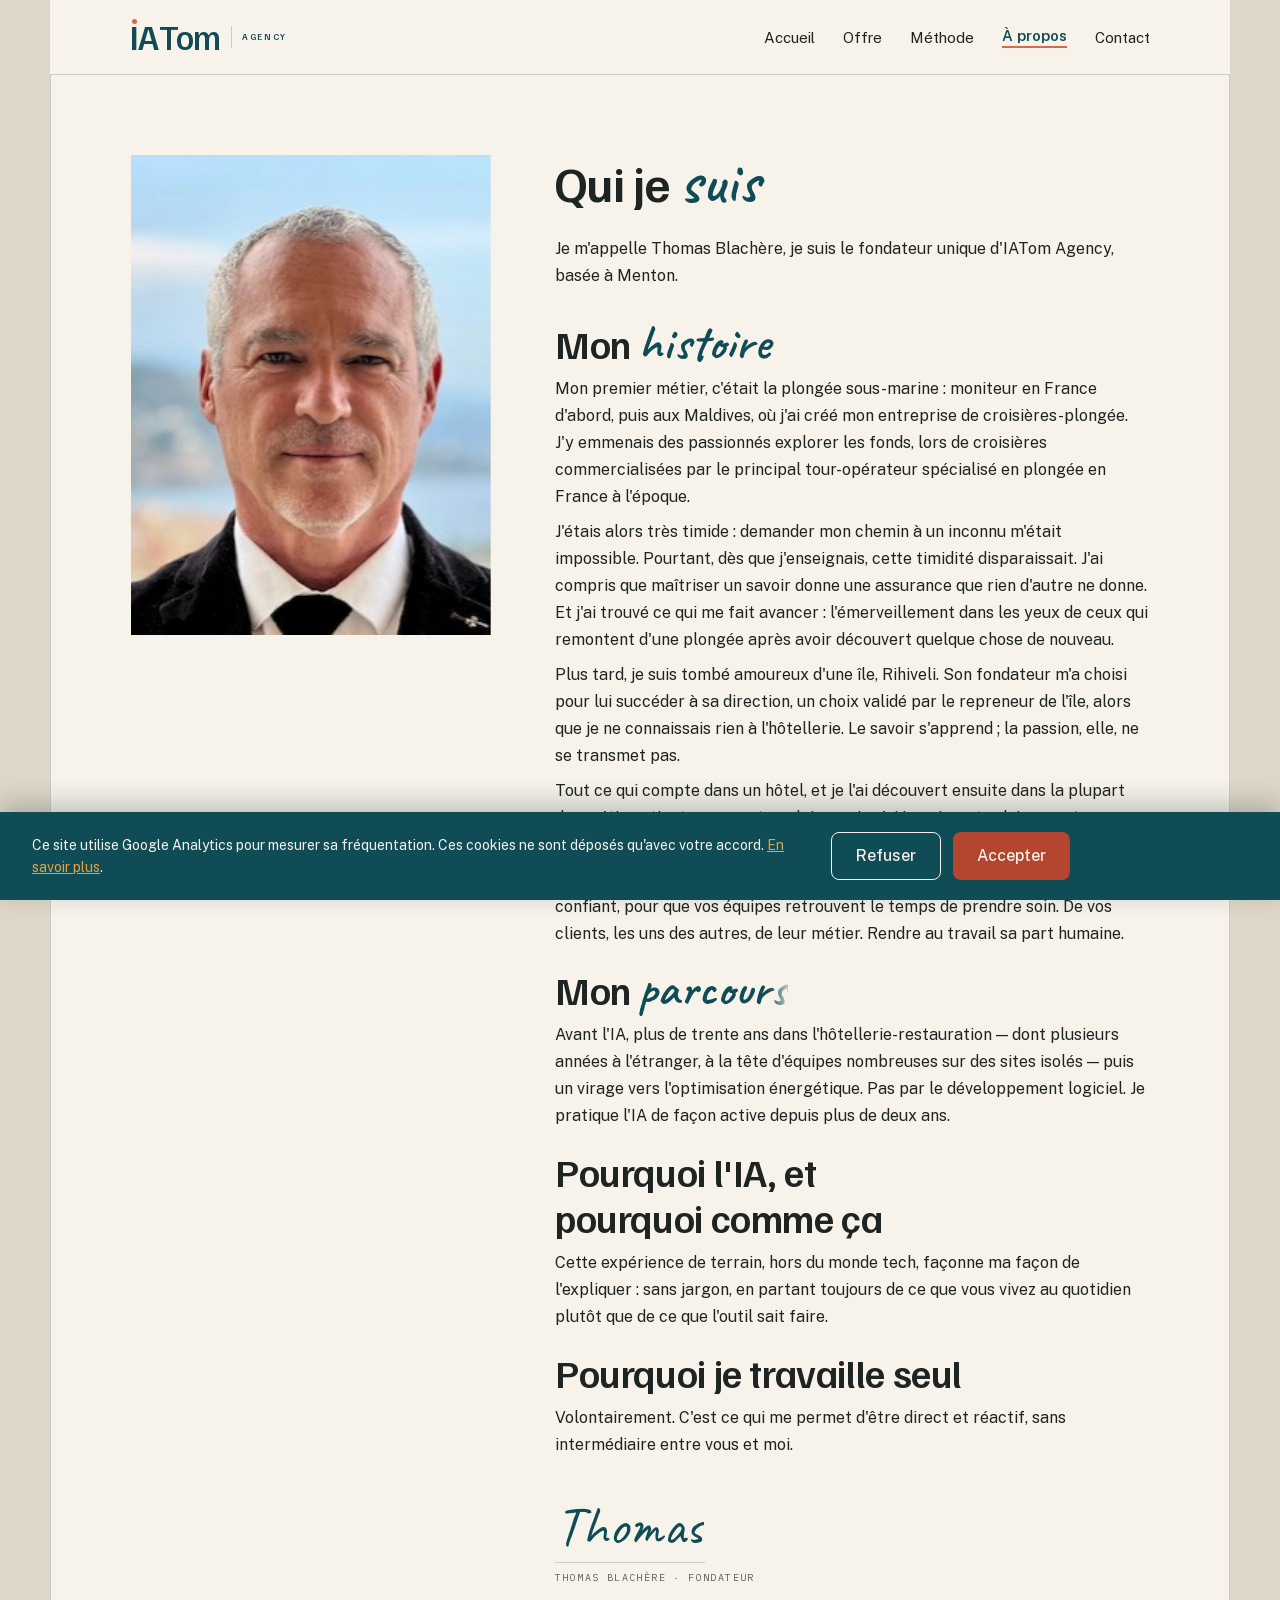
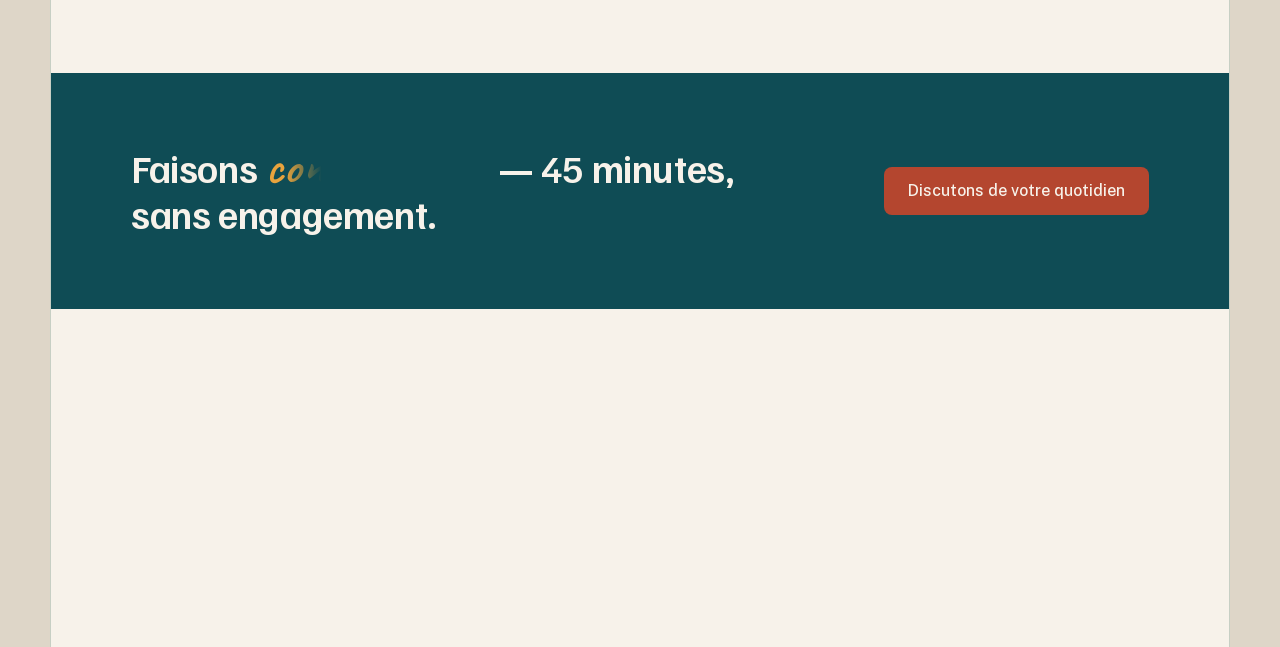
==== commit ec92122a: "Pied de page : QR code sous le logo Co-Authored-By: Claude Sonnet 5.5 <noreply@anthropic.com>" ====
--- a/a-propos.html
+++ b/a-propos.html
@@ -126,7 +126,7 @@
   </main>
 <div style="background: var(--iat-sable);">
   <div class="site-footer-top" style="padding: 48px 80px; display: flex; align-items: flex-start; justify-content: space-between; gap: 48px;">
-    <span class="iat-logo iat-logo--principal iat-logo--standard" role="img" aria-label="IATom Agency" style="font-size: 44px;"><span class="iat-logo__mot"><span class="iat-logo__i">I<span class="iat-logo__point"></span></span><span class="iat-logo__ia">A</span><span class="iat-logo__tom">Tom</span></span><span class="iat-logo__descripteur"><span>A</span><span>G</span><span>E</span><span>N</span><span>C</span><span>Y</span></span></span>
+    <div class="footer-marque"><span class="iat-logo iat-logo--principal iat-logo--standard" role="img" aria-label="IATom Agency" style="font-size: 44px;"><span class="iat-logo__mot"><span class="iat-logo__i">I<span class="iat-logo__point"></span></span><span class="iat-logo__ia">A</span><span class="iat-logo__tom">Tom</span></span><span class="iat-logo__descripteur"><span>A</span><span>G</span><span>E</span><span>N</span><span>C</span><span>Y</span></span></span><a class="footer-qr" href="https://s.vkard.io/p/30e7bf2a-7fc1-4e2c-b51f-27ae4fcb69c5/4a1ca84212?source=qr" target="_blank" rel="noopener"><img src="assets/img/qr-contact-thomas.svg" width="84" height="84" alt="QR code de la carte de contact de Thomas Blachère" loading="lazy"><span class="footer-qr-texte"><strong>Enregistrer mon contact</strong><span>Scannez ou cliquez pour ajouter Thomas à vos contacts.</span></span></a></div>
     <div class="site-footer-cols" style="display: flex; gap: 64px; font-family: var(--iat-font-texte); font-size: 14px; color: var(--iat-texte);">
       <div style="display: flex; flex-direction: column; gap: 8px;">
         <div style="font-family: var(--iat-font-mono); font-size: 11px; letter-spacing: 0.12em; color: var(--iat-gris-texte);">PAGES</div>
@@ -134,7 +134,7 @@
       </div>
       <div style="display: flex; flex-direction: column; gap: 8px;">
         <div style="font-family: var(--iat-font-mono); font-size: 11px; letter-spacing: 0.12em; color: var(--iat-gris-texte);">CONTACT</div>
-        <a href="mailto:bonjour@iatomagency.fr" style="color:inherit;text-decoration:none;">bonjour@iatomagency.fr</a><a href="https://www.iatomagency.fr" style="color:inherit;text-decoration:none;">www.iatomagency.fr</a><a href="tel:+33601483318" style="color:inherit;text-decoration:none;">+33 (0)6 01 48 33 18</a><a class="footer-qr" href="https://s.vkard.io/p/30e7bf2a-7fc1-4e2c-b51f-27ae4fcb69c5/4a1ca84212?source=qr" target="_blank" rel="noopener"><img src="assets/img/qr-contact-thomas.svg" width="84" height="84" alt="QR code de la carte de contact de Thomas Blachère" loading="lazy"><span class="footer-qr-texte"><strong>Enregistrer mon contact</strong><span>Scannez ou cliquez pour ajouter Thomas à vos contacts.</span></span></a>
+        <a href="mailto:bonjour@iatomagency.fr" style="color:inherit;text-decoration:none;">bonjour@iatomagency.fr</a><a href="https://www.iatomagency.fr" style="color:inherit;text-decoration:none;">www.iatomagency.fr</a><a href="tel:+33601483318" style="color:inherit;text-decoration:none;">+33 (0)6 01 48 33 18</a>
       </div>
       <div style="display: flex; flex-direction: column; gap: 8px;">
         <div style="font-family: var(--iat-font-mono); font-size: 11px; letter-spacing: 0.12em; color: var(--iat-gris-texte);">LÉGAL</div>
--- a/assets/choreo.css
+++ b/assets/choreo.css
@@ -414,3 +414,14 @@
 .site-footer-cols a.footer-qr:focus-visible {
   translate: 0 -2px;
 }
+
+/* QR code sous le logo du pied de page */
+.footer-marque {
+  display: flex;
+  flex-direction: column;
+  align-items: flex-start;
+  gap: 24px;
+}
+.footer-marque .footer-qr {
+  margin-top: 0;
+}
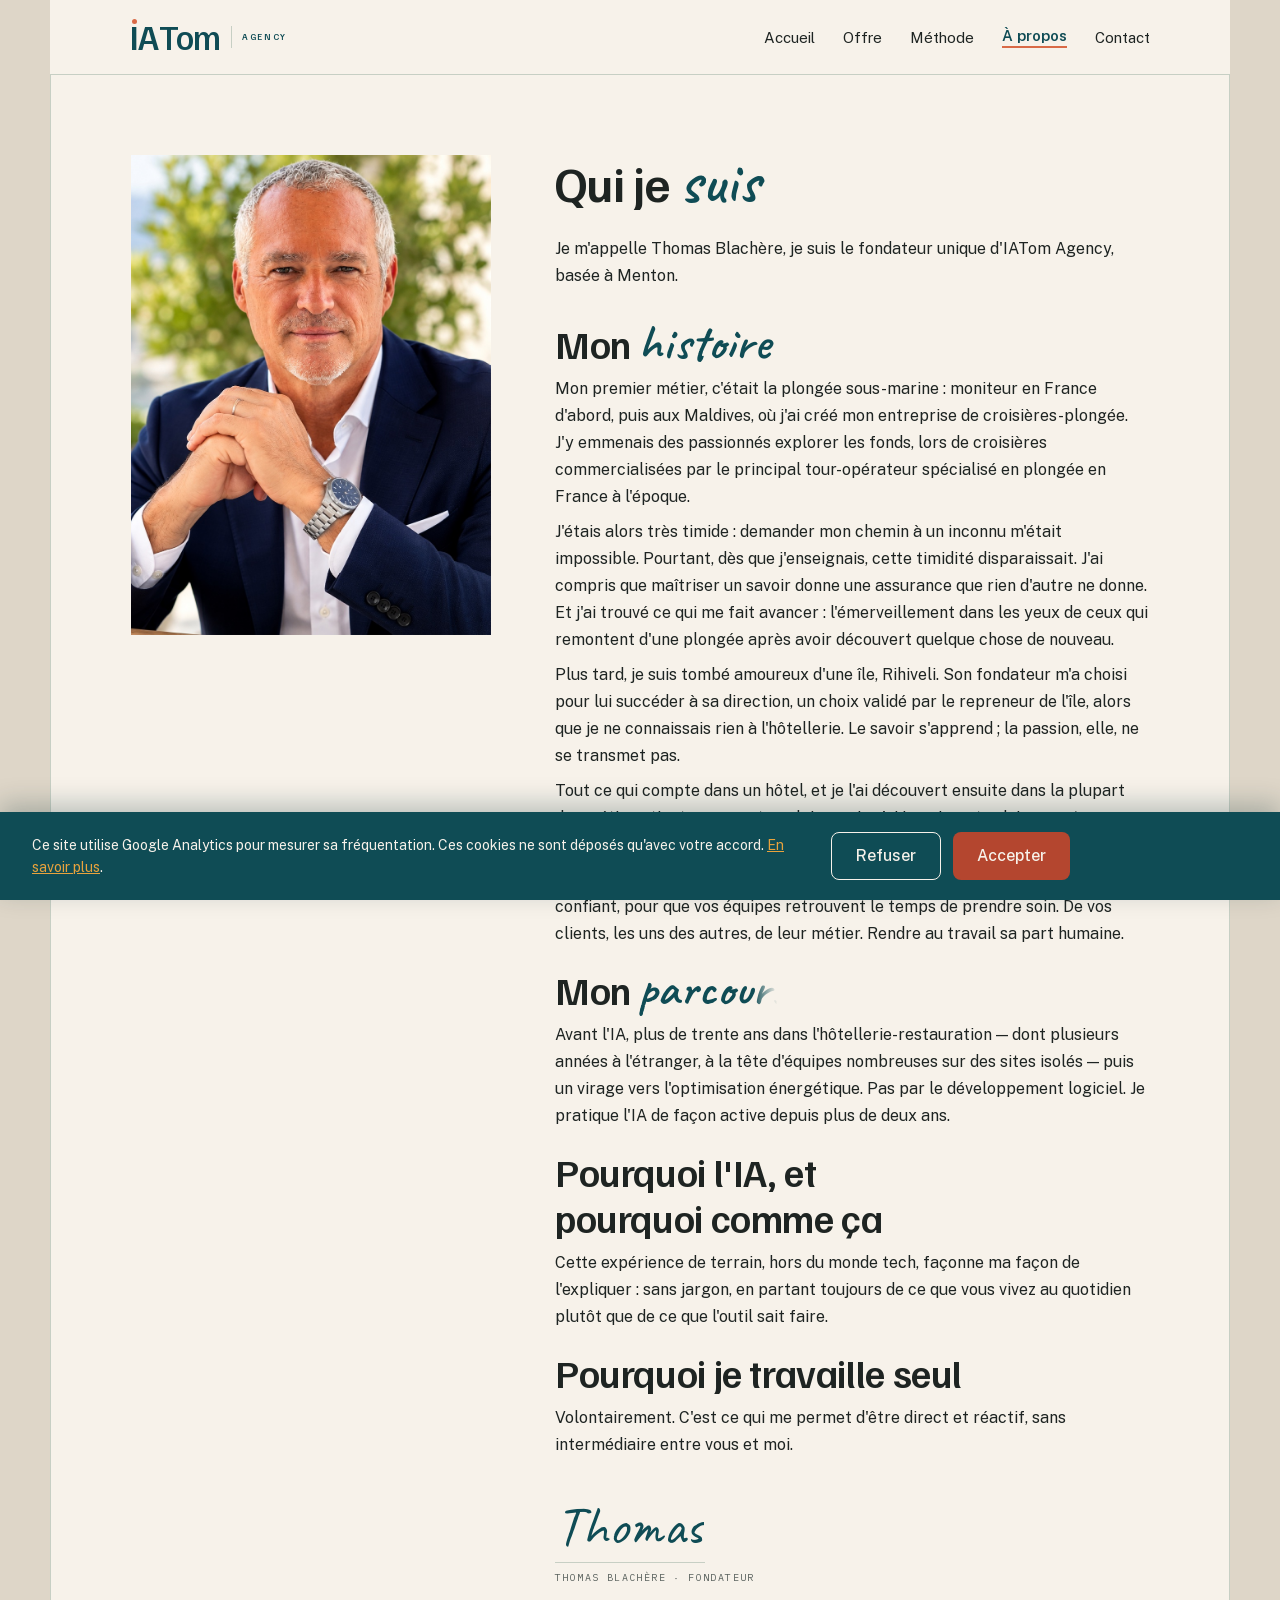
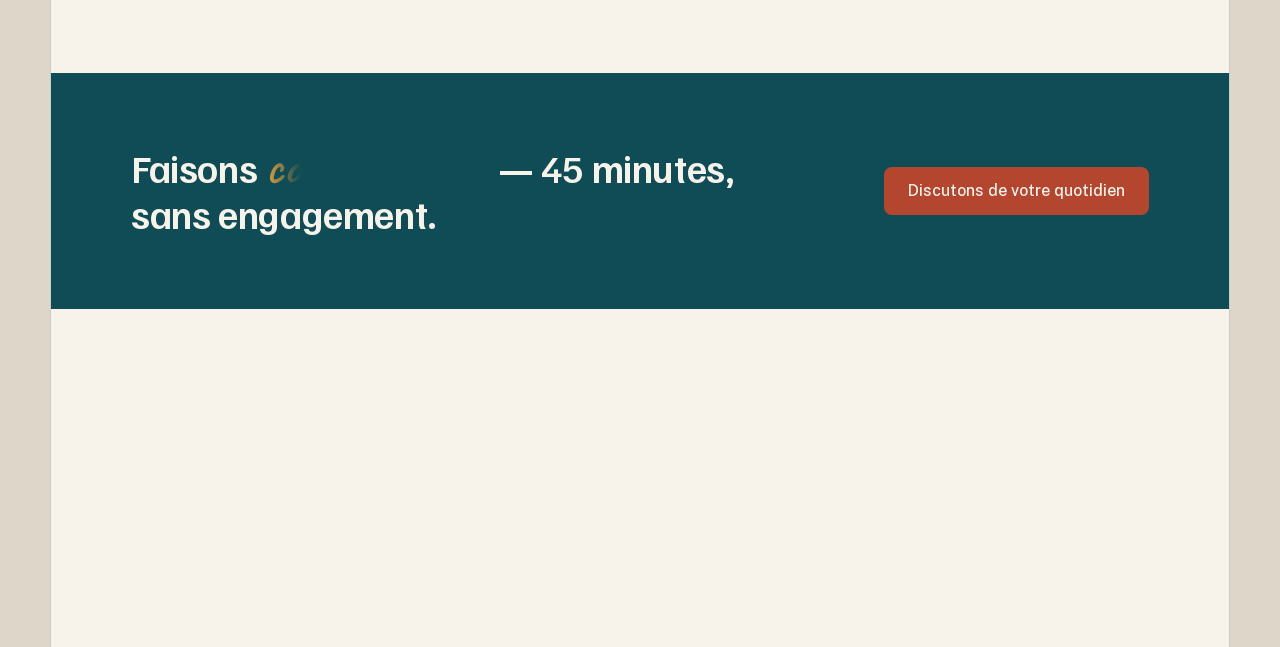
==== commit 57ff4ddc: "Pied de page : le QR code cliquable pointe vers iatomagency.fr/carte Co-Authored-By: Claude Opus 5.5" ====
--- a/a-propos.html
+++ b/a-propos.html
@@ -126,7 +126,7 @@
   </main>
 <div style="background: var(--iat-sable);">
   <div class="site-footer-top" style="padding: 48px 80px; display: flex; align-items: flex-start; justify-content: space-between; gap: 48px;">
-    <div class="footer-marque"><span class="iat-logo iat-logo--principal iat-logo--standard" role="img" aria-label="IATom Agency" style="font-size: 44px;"><span class="iat-logo__mot"><span class="iat-logo__i">I<span class="iat-logo__point"></span></span><span class="iat-logo__ia">A</span><span class="iat-logo__tom">Tom</span></span><span class="iat-logo__descripteur"><span>A</span><span>G</span><span>E</span><span>N</span><span>C</span><span>Y</span></span></span><a class="footer-qr" href="https://s.vkard.io/p/30e7bf2a-7fc1-4e2c-b51f-27ae4fcb69c5/4a1ca84212?source=qr" target="_blank" rel="noopener"><img src="assets/img/qr-contact-thomas.svg" width="84" height="84" alt="QR code de la carte de contact de Thomas Blachère" loading="lazy"><span class="footer-qr-texte"><strong>Enregistrer mon contact</strong><span>Scannez ou cliquez pour ajouter Thomas à vos contacts.</span></span></a></div>
+    <div class="footer-marque"><span class="iat-logo iat-logo--principal iat-logo--standard" role="img" aria-label="IATom Agency" style="font-size: 44px;"><span class="iat-logo__mot"><span class="iat-logo__i">I<span class="iat-logo__point"></span></span><span class="iat-logo__ia">A</span><span class="iat-logo__tom">Tom</span></span><span class="iat-logo__descripteur"><span>A</span><span>G</span><span>E</span><span>N</span><span>C</span><span>Y</span></span></span><a class="footer-qr" href="https://iatomagency.fr/carte" target="_blank" rel="noopener"><img src="assets/img/qr-contact-thomas.svg" width="84" height="84" alt="QR code de la carte de contact de Thomas Blachère" loading="lazy"><span class="footer-qr-texte"><strong>Enregistrer mon contact</strong><span>Scannez ou cliquez pour ajouter Thomas à vos contacts.</span></span></a></div>
     <div class="site-footer-cols" style="display: flex; gap: 64px; font-family: var(--iat-font-texte); font-size: 14px; color: var(--iat-texte);">
       <div style="display: flex; flex-direction: column; gap: 8px;">
         <div style="font-family: var(--iat-font-mono); font-size: 11px; letter-spacing: 0.12em; color: var(--iat-gris-texte);">PAGES</div>
